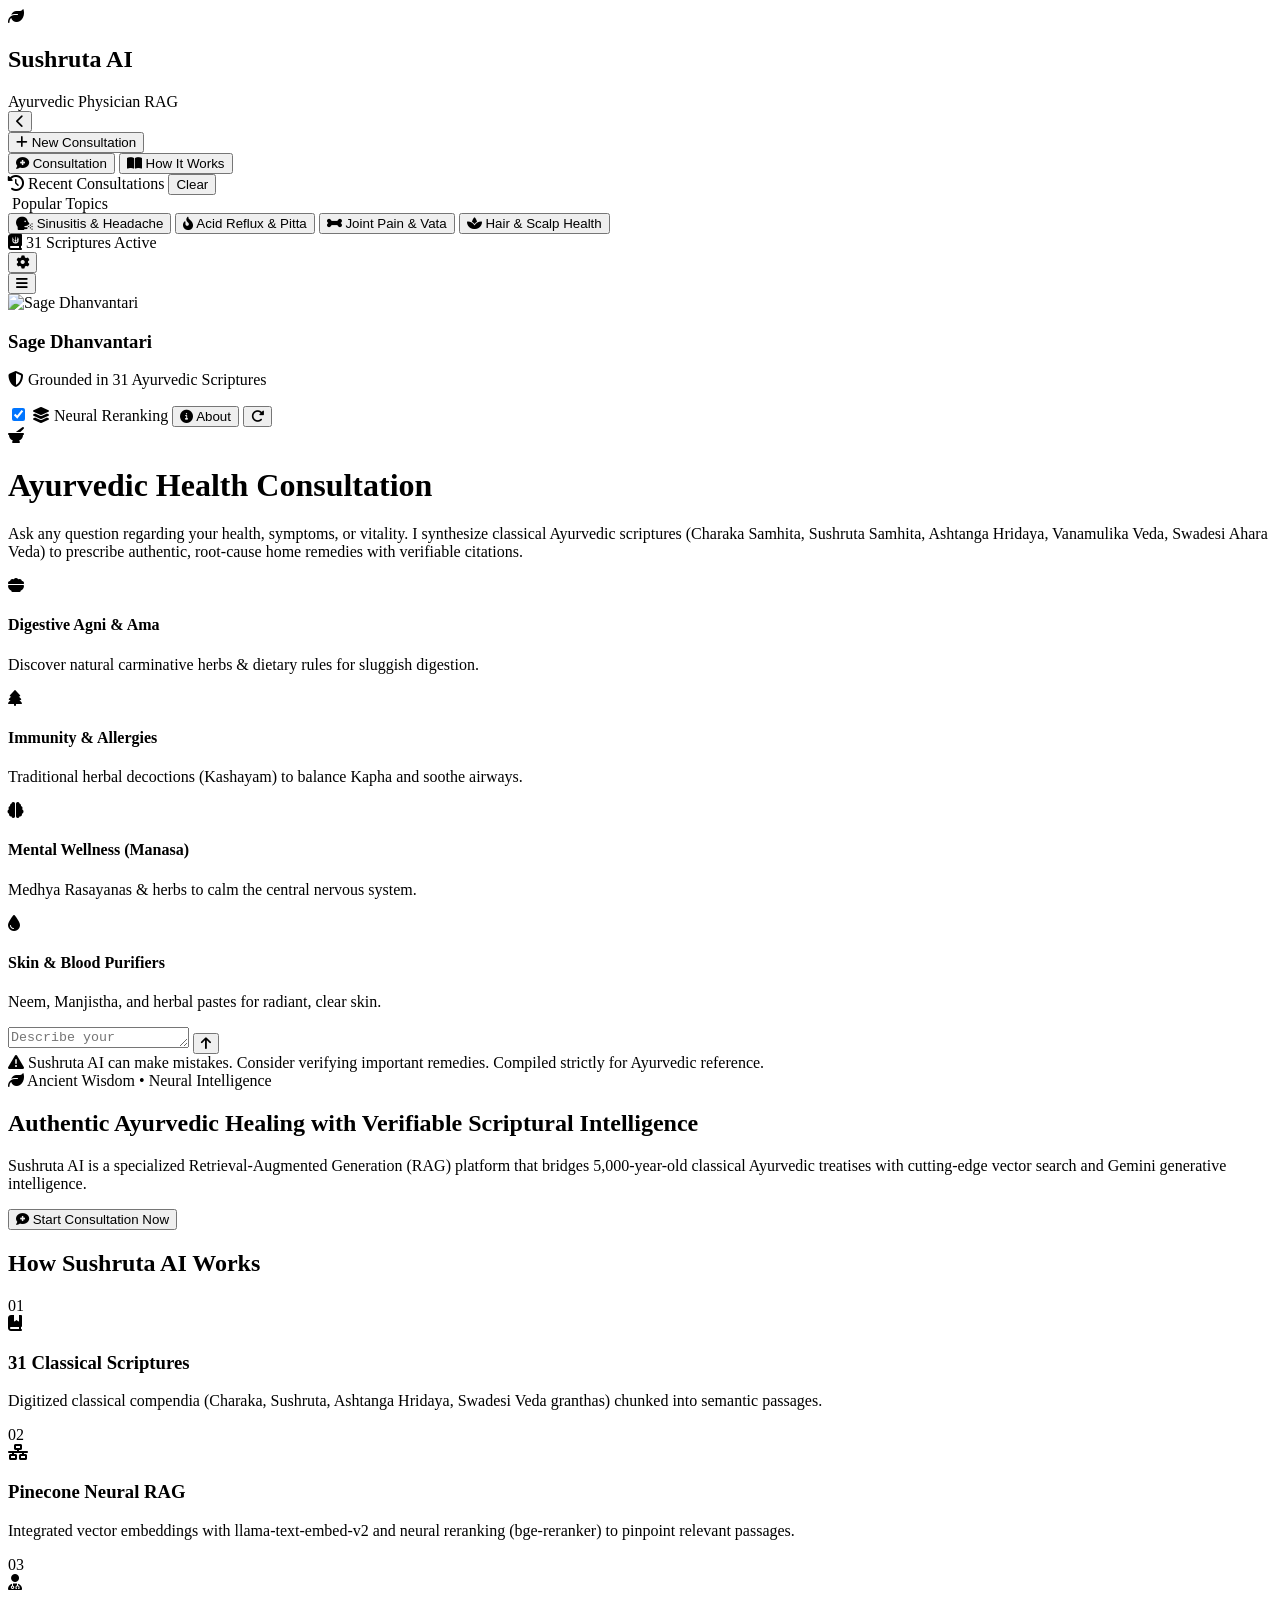
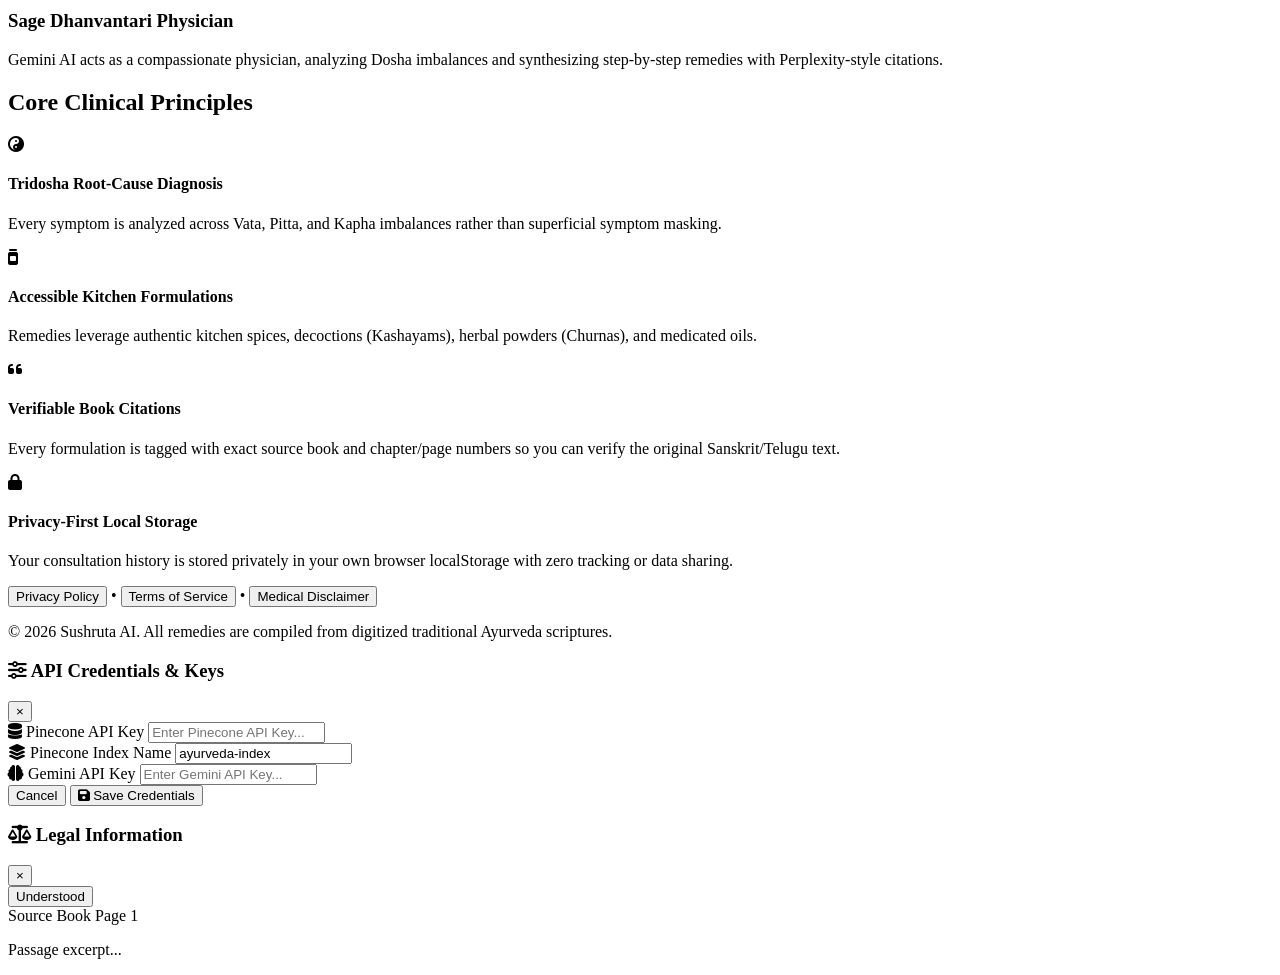
==== backend/static/index.html @ 0fadebde "feat: add brochure view, collapsible sidebar, local chat history, and fix gemini model" ====
<!DOCTYPE html>
<html lang="en">
<head>
    <meta charset="UTF-8">
    <meta name="viewport" content="width=device-width, initial-scale=1.0">
    <title>Sushruta AI - Ayurvedic Physician & Scripture RAG</title>
    <!-- Fonts -->
    <link rel="preconnect" href="https://fonts.googleapis.com">
    <link rel="preconnect" href="https://fonts.gstatic.com" crossorigin>
    <link href="https://fonts.googleapis.com/css2?family=Inter:wght@300;400;500;600;700&family=Playfair+Display:ital,wght@0,500;0,600;0,700;1,400&family=Plus+Jakarta+Sans:wght@400;500;600;700&display=swap" rel="stylesheet">
    <!-- FontAwesome Icons -->
    <link rel="stylesheet" href="https://cdnjs.cloudflare.com/ajax/libs/font-awesome/6.4.0/css/all.min.css">
    <!-- Markdown Parser -->
    <script src="https://cdn.jsdelivr.net/npm/marked/marked.min.js"></script>
    <!-- Stylesheet -->
    <link rel="stylesheet" href="/static/style.css">
</head>
<body>
    <div class="app-layout">
        <!-- Collapsible Sidebar -->
        <aside class="sidebar" id="sidebar">
            <div class="sidebar-top">
                <div class="brand">
                    <i class="fa-solid fa-leaf brand-icon"></i>
                    <div class="brand-text">
                        <h2>Sushruta <span class="accent">AI</span></h2>
                        <span class="tagline">Ayurvedic Physician RAG</span>
                    </div>
                </div>
                <button id="btn-collapse-sidebar" class="icon-toggle-btn" title="Collapse Sidebar">
                    <i class="fa-solid fa-chevron-left"></i>
                </button>
            </div>

            <button id="btn-new-chat" class="new-chat-btn" title="Start New Consultation">
                <i class="fa-solid fa-plus"></i>
                <span>New Consultation</span>
            </button>

            <!-- Navigation Mode Switcher -->
            <div class="nav-tabs">
                <button id="tab-chat" class="nav-tab active"><i class="fa-solid fa-comment-medical"></i> Consultation</button>
                <button id="tab-brochure" class="nav-tab"><i class="fa-solid fa-book-open"></i> How It Works</button>
            </div>

            <!-- Recent Chat History Section (Stored in localStorage) -->
            <div class="sidebar-section" id="sidebar-history-section">
                <div class="section-header">
                    <span class="section-title"><i class="fa-solid fa-clock-rotate-left"></i> Recent Consultations</span>
                    <button id="btn-clear-all-history" class="text-btn" title="Clear all chat history">Clear</button>
                </div>
                <div class="history-list" id="history-list">
                    <!-- Dynamic chat session items -->
                </div>
            </div>

            <!-- Suggested Quick Topics -->
            <div class="sidebar-section">
                <span class="section-title"><i class="fa-solid fa-sparkles"></i> Popular Topics</span>
                <div class="quick-prompts-list">
                    <button class="prompt-chip" data-prompt="I am suffering from severe sinusitis, blocked nose, and morning headache. What Ayurvedic remedies, steam inhalations, and herbs do the scriptures prescribe?">
                        <i class="fa-solid fa-head-side-cough"></i> Sinusitis & Headache
                    </button>
                    <button class="prompt-chip" data-prompt="I have severe acid reflux, burning sensation in the chest, and indigestion after meals. Explain the Pitta dosha root cause and remedies.">
                        <i class="fa-solid fa-fire-flame-curved"></i> Acid Reflux & Pitta
                    </button>
                    <button class="prompt-chip" data-prompt="I suffer from joint stiffness, knee pain, and cracking sounds in the morning. What Vata-pacifying oils and decoctions should I use?">
                        <i class="fa-solid fa-bone"></i> Joint Pain & Vata
                    </button>
                    <button class="prompt-chip" data-prompt="What Ayurvedic formulations and hair oils (like Bhringraj or Amla) are recommended for premature graying and hair fall?">
                        <i class="fa-solid fa-spa"></i> Hair & Scalp Health
                    </button>
                </div>
            </div>

            <!-- Sidebar Footer -->
            <div class="sidebar-footer">
                <div class="corpus-badge" id="corpus-status-badge">
                    <i class="fa-solid fa-book-journal-whills"></i>
                    <span>31 Scriptures Active</span>
                </div>
                <button id="btn-settings-modal" class="settings-btn" title="Configure API Keys">
                    <i class="fa-solid fa-gear"></i>
                </button>
            </div>
        </aside>

        <!-- Main Content Area -->
        <main class="main-content">
            <!-- Top Header Bar -->
            <header class="app-header">
                <div class="header-left">
                    <button id="btn-toggle-sidebar" class="sidebar-toggle-btn" title="Toggle Sidebar">
                        <i class="fa-solid fa-bars"></i>
                    </button>
                    <div class="doctor-profile" id="doctor-profile-header">
                        <div class="avatar-wrapper">
                            <img src="https://images.unsplash.com/photo-1618005182384-a83a8bd57fbe?w=100&auto=format&fit=crop&q=80" alt="Sage Dhanvantari" class="doctor-avatar">
                            <span class="status-dot"></span>
                        </div>
                        <div class="doctor-info">
                            <h3>Sage Dhanvantari</h3>
                            <p><i class="fa-solid fa-shield-halved"></i> Grounded in 31 Ayurvedic Scriptures</p>
                        </div>
                    </div>
                </div>

                <div class="header-right">
                    <label class="rerank-toggle" title="Enable Pinecone bge-reranker-v2-m3 for maximum scriptural relevance">
                        <input type="checkbox" id="checkbox-rerank" checked>
                        <span class="toggle-track"></span>
                        <span class="toggle-text"><i class="fa-solid fa-layer-group"></i> Neural Reranking</span>
                    </label>
                    <button id="btn-header-brochure" class="header-link-btn"><i class="fa-solid fa-circle-info"></i> About</button>
                    <button id="btn-clear-chat" class="icon-btn" title="Clear Current Chat"><i class="fa-solid fa-rotate-right"></i></button>
                </div>
            </header>

            <!-- VIEW 1: Chat Consultation Stream (ChatGPT Style) -->
            <div class="view-container active" id="chat-view">
                <div class="chat-messages" id="chat-messages">
                    <!-- Welcome Hero Card -->
                    <div class="welcome-screen" id="welcome-screen">
                        <div class="welcome-icon">
                            <i class="fa-solid fa-mortar-pestle"></i>
                        </div>
                        <h1>Ayurvedic Health Consultation</h1>
                        <p class="welcome-subtitle">Ask any question regarding your health, symptoms, or vitality. I synthesize classical Ayurvedic scriptures (Charaka Samhita, Sushruta Samhita, Ashtanga Hridaya, Vanamulika Veda, Swadesi Ahara Veda) to prescribe authentic, root-cause home remedies with verifiable citations.</p>

                        <div class="welcome-grid">
                            <div class="welcome-card" data-prompt="What is the root cause of chronic gas, bloating, and constipation according to Ayurveda, and how to fix it naturally?">
                                <i class="fa-solid fa-bowl-food"></i>
                                <h4>Digestive Agni & Ama</h4>
                                <p>Discover natural carminative herbs & dietary rules for sluggish digestion.</p>
                            </div>
                            <div class="welcome-card" data-prompt="Suggest an authentic Ayurvedic remedy for seasonal allergies, throat irritation, and sneezing.">
                                <i class="fa-solid fa-tree"></i>
                                <h4>Immunity & Allergies</h4>
                                <p>Traditional herbal decoctions (Kashayam) to balance Kapha and soothe airways.</p>
                            </div>
                            <div class="welcome-card" data-prompt="How can I reduce stress, mental fatigue, and anxiety using Ayurvedic herbs like Brahmi and Ashwagandha?">
                                <i class="fa-solid fa-brain"></i>
                                <h4>Mental Wellness (Manasa)</h4>
                                <p>Medhya Rasayanas & herbs to calm the central nervous system.</p>
                            </div>
                            <div class="welcome-card" data-prompt="What are the best natural remedies for dry skin, eczema, and blood purification?">
                                <i class="fa-solid fa-droplet"></i>
                                <h4>Skin & Blood Purifiers</h4>
                                <p>Neem, Manjistha, and herbal pastes for radiant, clear skin.</p>
                            </div>
                        </div>
                    </div>
                </div>

                <!-- Chat Input Area -->
                <div class="chat-input-area">
                    <form id="chat-form" class="chat-form">
                        <div class="input-wrapper">
                            <textarea id="chat-input" placeholder="Describe your symptoms, constitution, or health inquiry (e.g. chronic sinusitis, acid reflux, insomnia)..." rows="1" required></textarea>
                            <button type="submit" id="btn-send" class="send-btn" title="Send Message">
                                <i class="fa-solid fa-arrow-up"></i>
                            </button>
                        </div>
                    </form>
                    <div class="input-footer">
                        <span><i class="fa-solid fa-triangle-exclamation"></i> Sushruta AI can make mistakes. Consider verifying important remedies. Compiled strictly for Ayurvedic reference.</span>
                    </div>
                </div>
            </div>

            <!-- VIEW 2: Brochure / Landing Page (How It Works & Policies) -->
            <div class="view-container hidden" id="brochure-view">
                <div class="brochure-content">
                    <!-- Hero Section -->
                    <section class="brochure-hero">
                        <span class="pill-badge"><i class="fa-solid fa-leaf"></i> Ancient Wisdom &bull; Neural Intelligence</span>
                        <h1>Authentic Ayurvedic Healing with Verifiable Scriptural Intelligence</h1>
                        <p class="hero-desc">Sushruta AI is a specialized Retrieval-Augmented Generation (RAG) platform that bridges 5,000-year-old classical Ayurvedic treatises with cutting-edge vector search and Gemini generative intelligence.</p>
                        <button id="btn-try-consultation" class="cta-btn"><i class="fa-solid fa-comment-medical"></i> Start Consultation Now</button>
                    </section>

                    <!-- How It Works Section -->
                    <section class="brochure-section">
                        <h2 class="section-heading">How Sushruta AI Works</h2>
                        <div class="steps-grid">
                            <div class="step-card">
                                <div class="step-num">01</div>
                                <i class="fa-solid fa-book-bookmark step-icon"></i>
                                <h3>31 Classical Scriptures</h3>
                                <p>Digitized classical compendia (Charaka, Sushruta, Ashtanga Hridaya, Swadesi Veda granthas) chunked into semantic passages.</p>
                            </div>
                            <div class="step-card">
                                <div class="step-num">02</div>
                                <i class="fa-solid fa-network-wired step-icon"></i>
                                <h3>Pinecone Neural RAG</h3>
                                <p>Integrated vector embeddings with llama-text-embed-v2 and neural reranking (bge-reranker) to pinpoint relevant passages.</p>
                            </div>
                            <div class="step-card">
                                <div class="step-num">03</div>
                                <i class="fa-solid fa-user-doctor step-icon"></i>
                                <h3>Sage Dhanvantari Physician</h3>
                                <p>Gemini AI acts as a compassionate physician, analyzing Dosha imbalances and synthesizing step-by-step remedies with Perplexity-style citations.</p>
                            </div>
                        </div>
                    </section>

                    <!-- Clinical Pillars -->
                    <section class="brochure-section">
                        <h2 class="section-heading">Core Clinical Principles</h2>
                        <div class="pillars-grid">
                            <div class="pillar-card">
                                <i class="fa-solid fa-yin-yang"></i>
                                <h4>Tridosha Root-Cause Diagnosis</h4>
                                <p>Every symptom is analyzed across Vata, Pitta, and Kapha imbalances rather than superficial symptom masking.</p>
                            </div>
                            <div class="pillar-card">
                                <i class="fa-solid fa-jar"></i>
                                <h4>Accessible Kitchen Formulations</h4>
                                <p>Remedies leverage authentic kitchen spices, decoctions (Kashayams), herbal powders (Churnas), and medicated oils.</p>
                            </div>
                            <div class="pillar-card">
                                <i class="fa-solid fa-quote-left"></i>
                                <h4>Verifiable Book Citations</h4>
                                <p>Every formulation is tagged with exact source book and chapter/page numbers so you can verify the original Sanskrit/Telugu text.</p>
                            </div>
                            <div class="pillar-card">
                                <i class="fa-solid fa-lock"></i>
                                <h4>Privacy-First Local Storage</h4>
                                <p>Your consultation history is stored privately in your own browser localStorage with zero tracking or data sharing.</p>
                            </div>
                        </div>
                    </section>

                    <!-- Brochure Footer with Legal Links -->
                    <footer class="brochure-footer">
                        <div class="footer-links">
                            <button id="btn-open-privacy" class="footer-link">Privacy Policy</button>
                            <span>&bull;</span>
                            <button id="btn-open-terms" class="footer-link">Terms of Service</button>
                            <span>&bull;</span>
                            <button id="btn-open-disclaimer" class="footer-link">Medical Disclaimer</button>
                        </div>
                        <p class="footer-copy">&copy; 2026 Sushruta AI. All remedies are compiled from digitized traditional Ayurveda scriptures.</p>
                    </footer>
                </div>
            </div>
        </main>
    </div>

    <!-- Settings Modal -->
    <div class="modal-overlay hidden" id="settings-modal">
        <div class="modal-card">
            <div class="modal-header">
                <h3><i class="fa-solid fa-sliders"></i> API Credentials & Keys</h3>
                <button class="btn-close-modal" id="btn-close-settings">&times;</button>
            </div>
            <form id="settings-form" class="settings-form">
                <div class="form-group">
                    <label for="pinecone-api-key"><i class="fa-solid fa-database"></i> Pinecone API Key</label>
                    <input type="password" id="pinecone-api-key" placeholder="Enter Pinecone API Key...">
                </div>
                <div class="form-group">
                    <label for="pinecone-index-name"><i class="fa-solid fa-layer-group"></i> Pinecone Index Name</label>
                    <input type="text" id="pinecone-index-name" value="ayurveda-index">
                </div>
                <div class="form-group">
                    <label for="gemini-api-key"><i class="fa-solid fa-brain"></i> Gemini API Key</label>
                    <input type="password" id="gemini-api-key" placeholder="Enter Gemini API Key...">
                </div>
                <div class="modal-actions">
                    <button type="button" class="btn btn-secondary" id="btn-cancel-settings">Cancel</button>
                    <button type="submit" class="btn btn-primary"><i class="fa-solid fa-floppy-disk"></i> Save Credentials</button>
                </div>
            </form>
        </div>
    </div>

    <!-- Legal Modals (Privacy, Terms, Disclaimer) -->
    <div class="modal-overlay hidden" id="legal-modal">
        <div class="modal-card" style="max-width: 600px;">
            <div class="modal-header">
                <h3 id="legal-modal-title"><i class="fa-solid fa-scale-balanced"></i> Legal Information</h3>
                <button class="btn-close-modal" id="btn-close-legal">&times;</button>
            </div>
            <div class="legal-modal-body" id="legal-modal-content" style="max-height: 400px; overflow-y: auto; font-size: 0.88rem; line-height: 1.6; color: var(--text-muted);">
                <!-- Dynamic legal text -->
            </div>
            <div class="modal-actions">
                <button type="button" class="btn btn-primary" id="btn-dismiss-legal">Understood</button>
            </div>
        </div>
    </div>

    <!-- Citation Excerpt Drawer -->
    <div class="citation-popover hidden" id="citation-popover">
        <div class="citation-header">
            <span class="citation-book-title" id="popover-book-title">Source Book</span>
            <span class="citation-page" id="popover-page">Page 1</span>
        </div>
        <p class="citation-body" id="popover-excerpt">Passage excerpt...</p>
    </div>

    <script src="/static/app.js"></script>
</body>
</html>
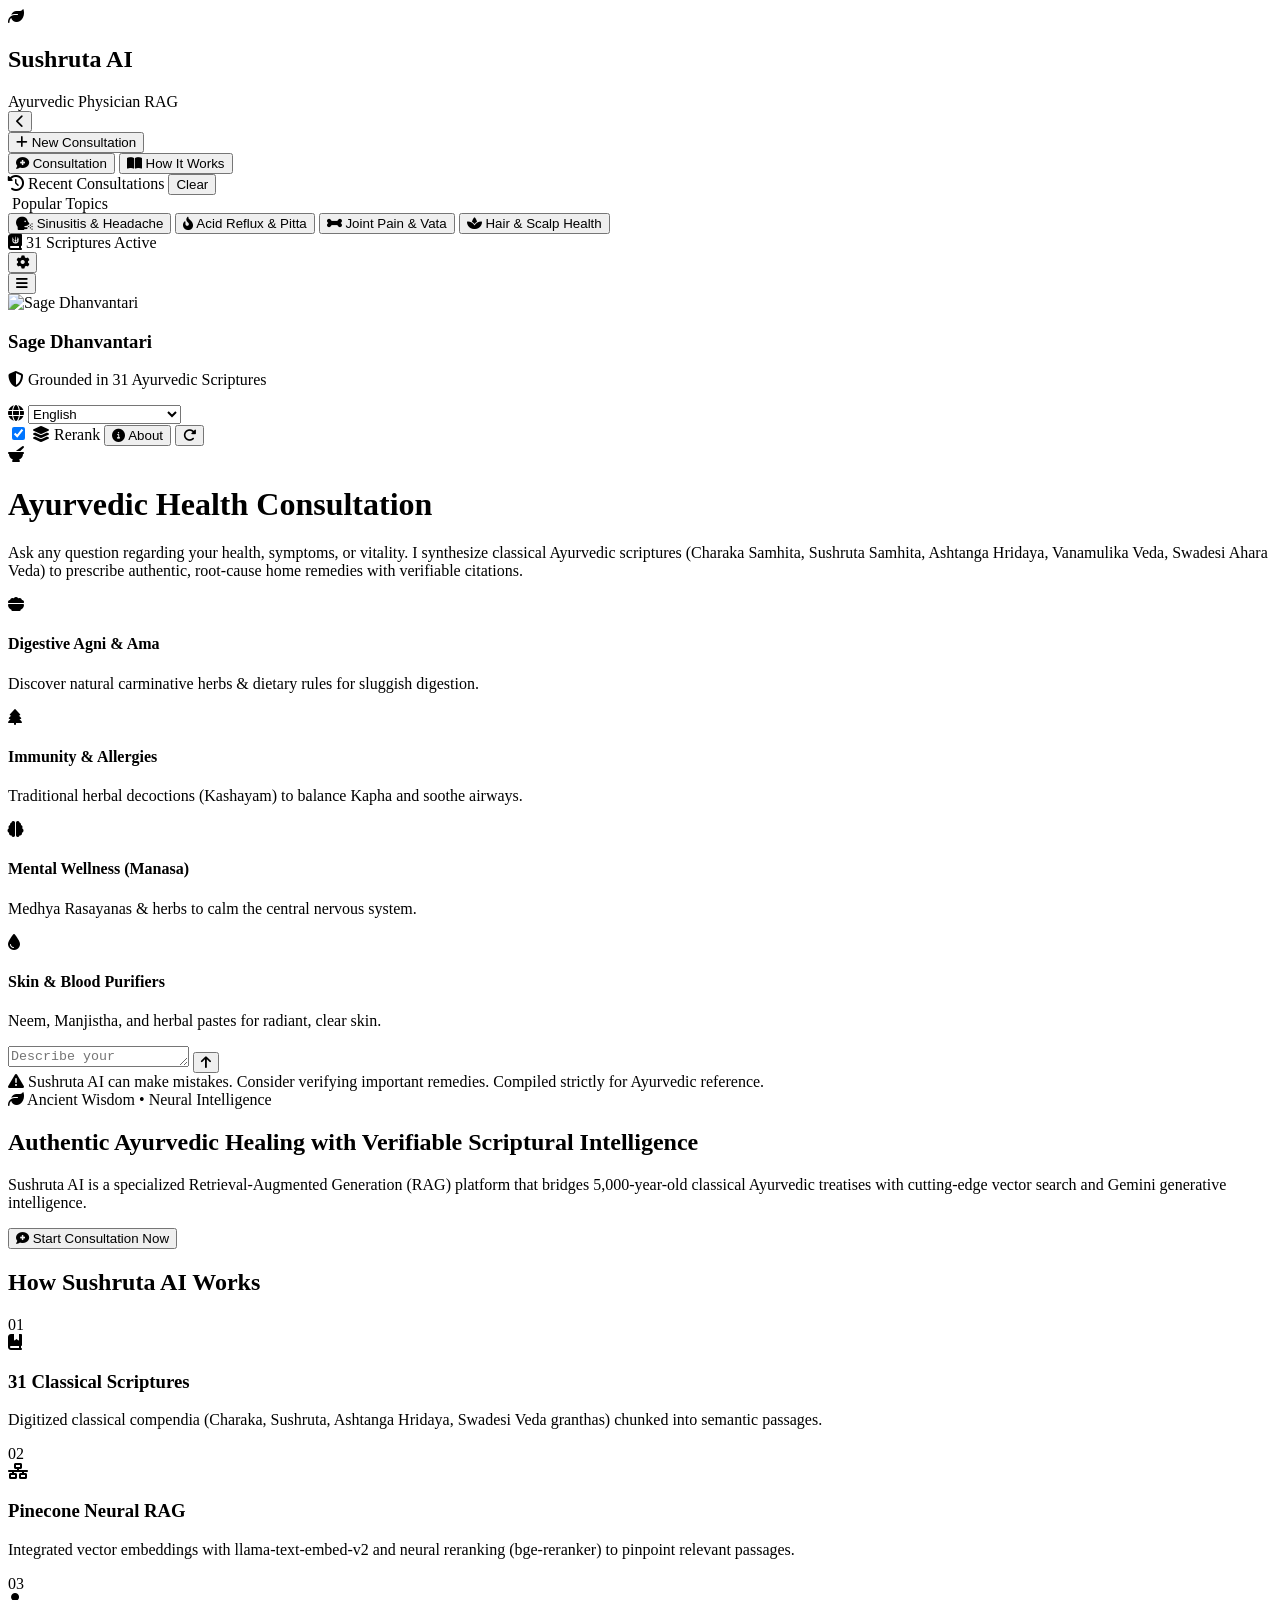
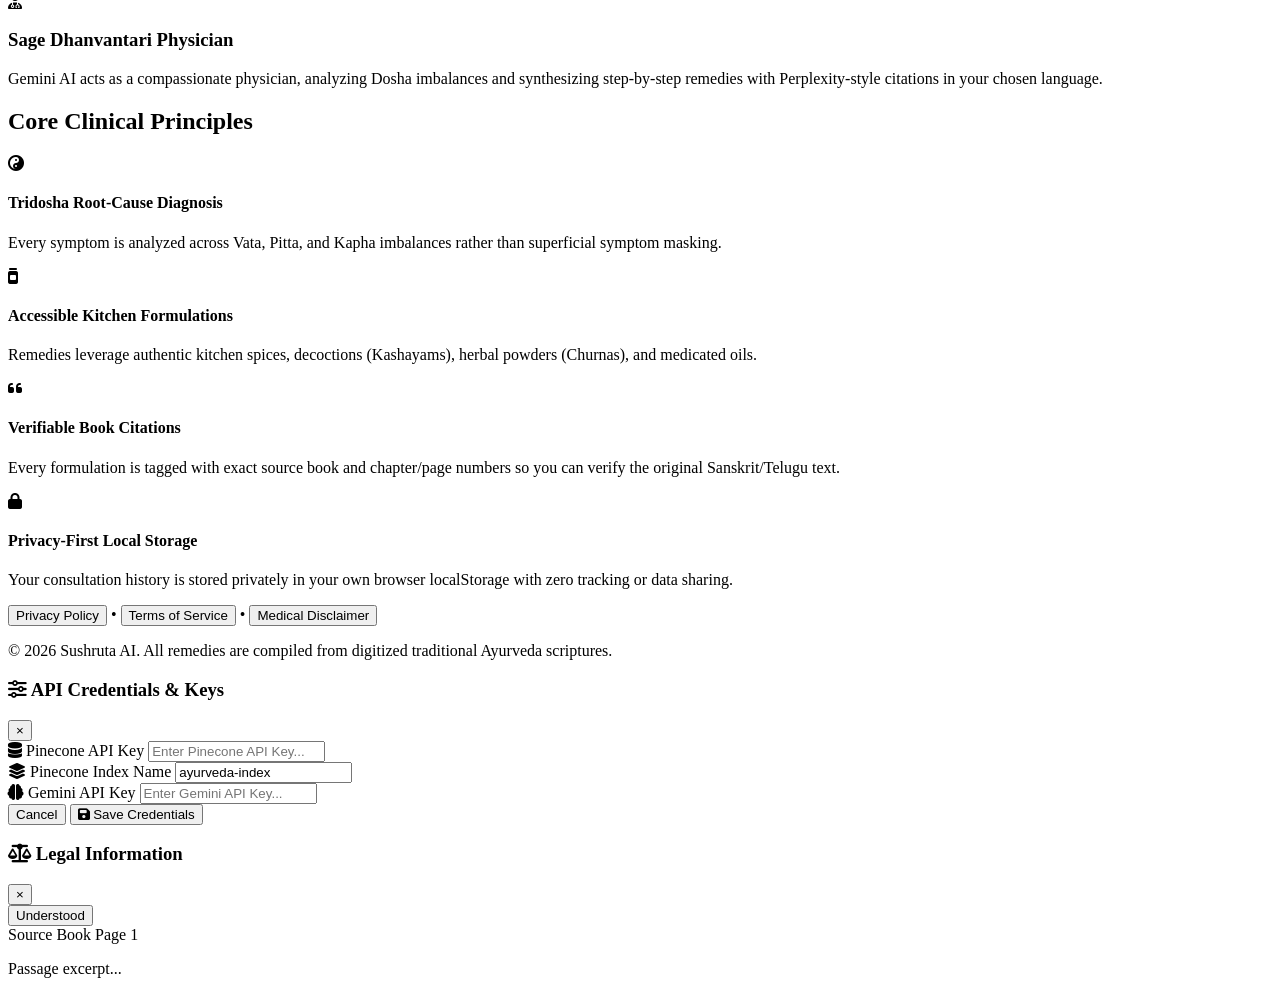
==== commit a91eeb66: "feat: add multi-language selection for consultation responses" ====
--- a/backend/static/index.html
+++ b/backend/static/index.html
@@ -106,10 +106,29 @@
                 </div>
 
                 <div class="header-right">
+                    <!-- Language Selection Dropdown -->
+                    <div class="lang-selector-wrapper" title="Select Response Language">
+                        <i class="fa-solid fa-globe lang-icon"></i>
+                        <select id="select-language" class="lang-select">
+                            <option value="English" selected>English</option>
+                            <option value="Telugu">తెలుగు (Telugu)</option>
+                            <option value="Hindi">हिन्दी (Hindi)</option>
+                            <option value="Sanskrit">संस्कृतम् (Sanskrit)</option>
+                            <option value="Tamil">தமிழ் (Tamil)</option>
+                            <option value="Kannada">ಕನ್ನಡ (Kannada)</option>
+                            <option value="Malayalam">മലയാളം (Malayalam)</option>
+                            <option value="Marathi">मराठी (Marathi)</option>
+                            <option value="Bengali">বাংলা (Bengali)</option>
+                            <option value="Spanish">Español (Spanish)</option>
+                            <option value="French">Français (French)</option>
+                            <option value="German">Deutsch (German)</option>
+                        </select>
+                    </div>
+
                     <label class="rerank-toggle" title="Enable Pinecone bge-reranker-v2-m3 for maximum scriptural relevance">
                         <input type="checkbox" id="checkbox-rerank" checked>
                         <span class="toggle-track"></span>
-                        <span class="toggle-text"><i class="fa-solid fa-layer-group"></i> Neural Reranking</span>
+                        <span class="toggle-text"><i class="fa-solid fa-layer-group"></i> Rerank</span>
                     </label>
                     <button id="btn-header-brochure" class="header-link-btn"><i class="fa-solid fa-circle-info"></i> About</button>
                     <button id="btn-clear-chat" class="icon-btn" title="Clear Current Chat"><i class="fa-solid fa-rotate-right"></i></button>
@@ -199,7 +218,7 @@
                                 <div class="step-num">03</div>
                                 <i class="fa-solid fa-user-doctor step-icon"></i>
                                 <h3>Sage Dhanvantari Physician</h3>
-                                <p>Gemini AI acts as a compassionate physician, analyzing Dosha imbalances and synthesizing step-by-step remedies with Perplexity-style citations.</p>
+                                <p>Gemini AI acts as a compassionate physician, analyzing Dosha imbalances and synthesizing step-by-step remedies with Perplexity-style citations in your chosen language.</p>
                             </div>
                         </div>
                     </section>
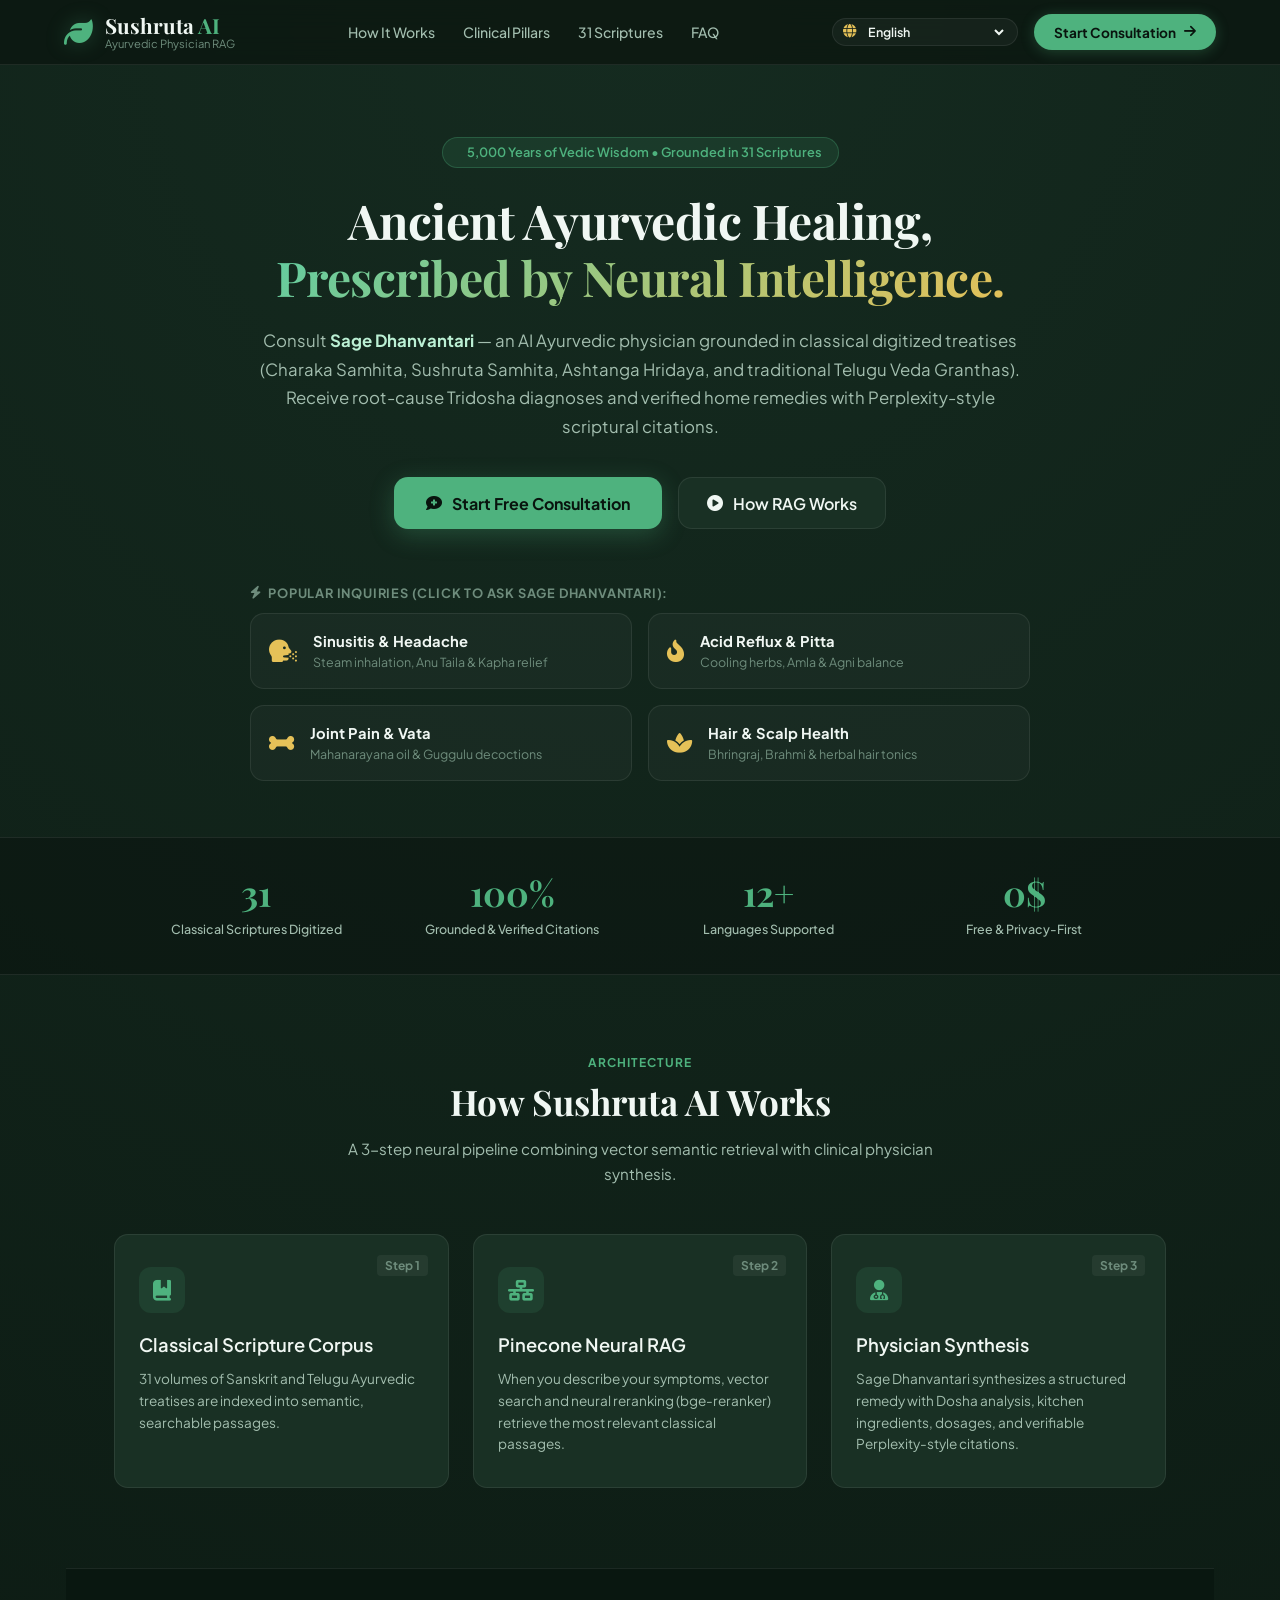
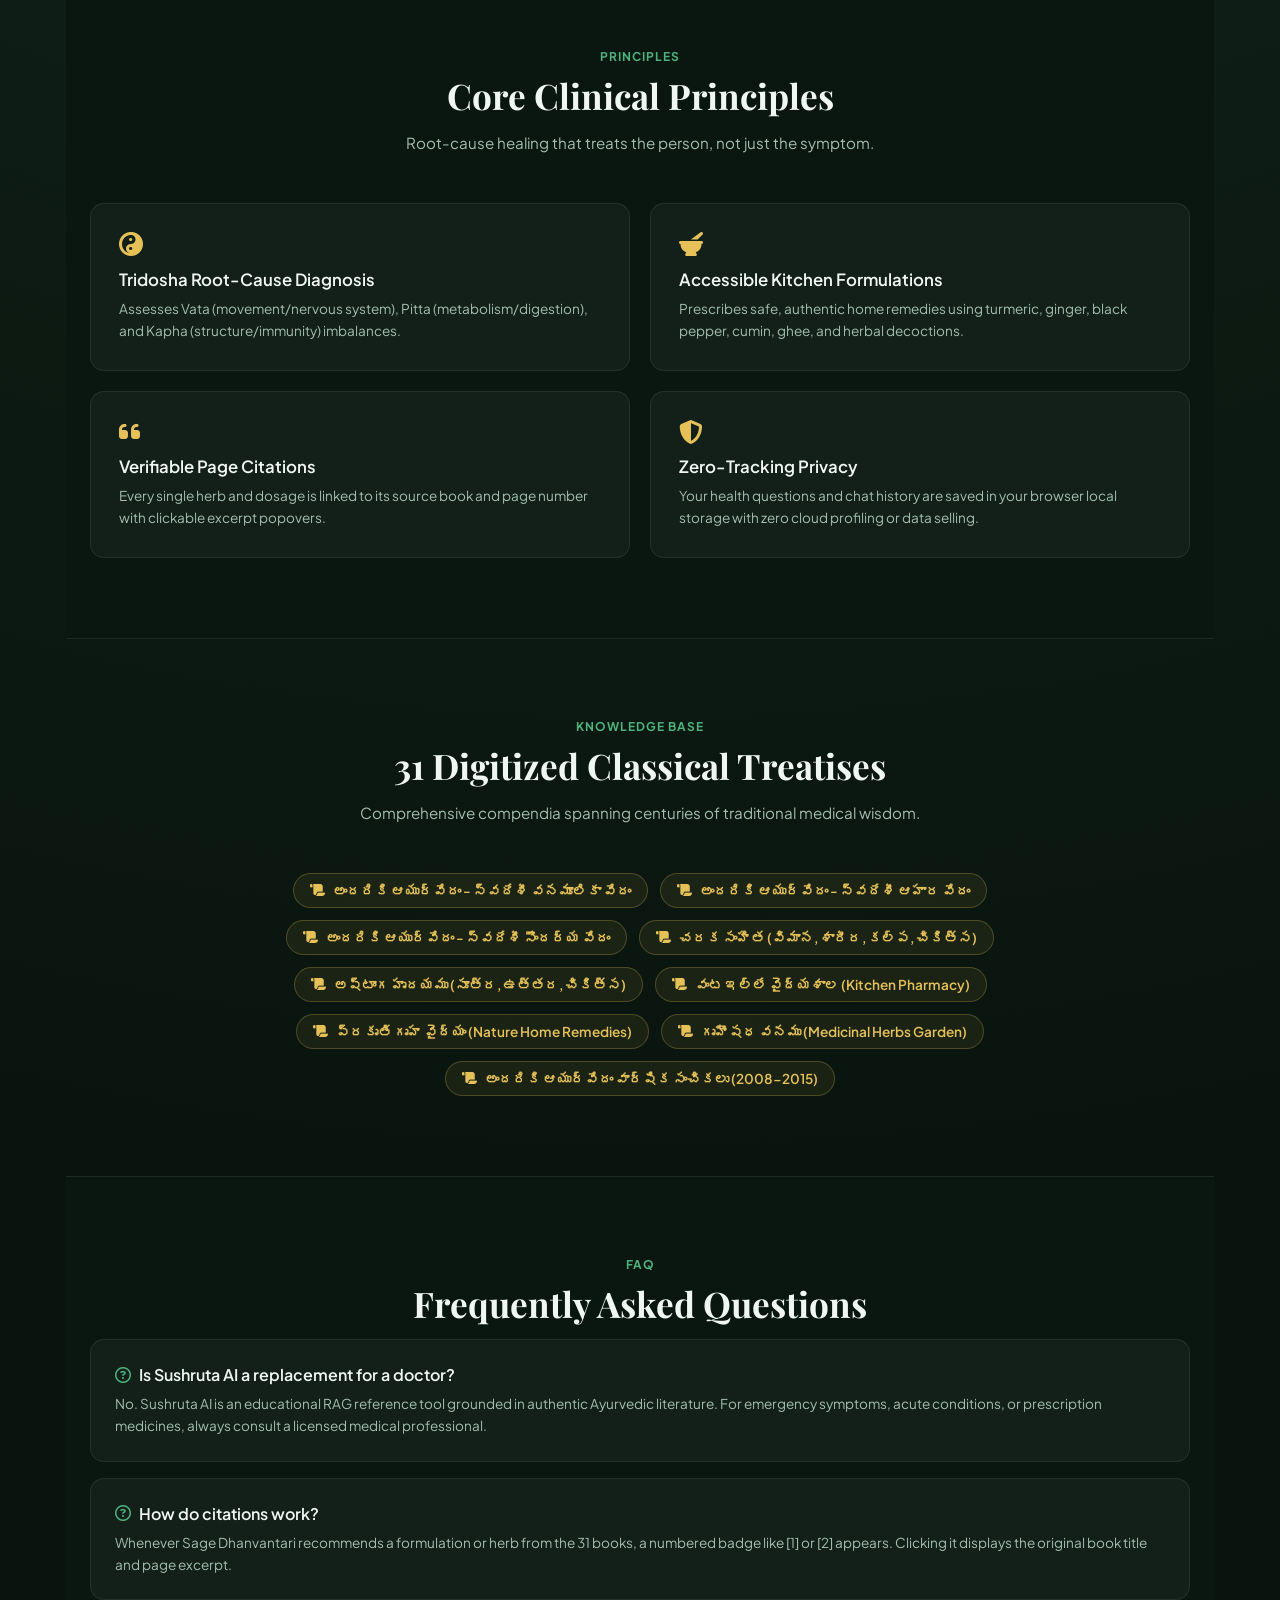
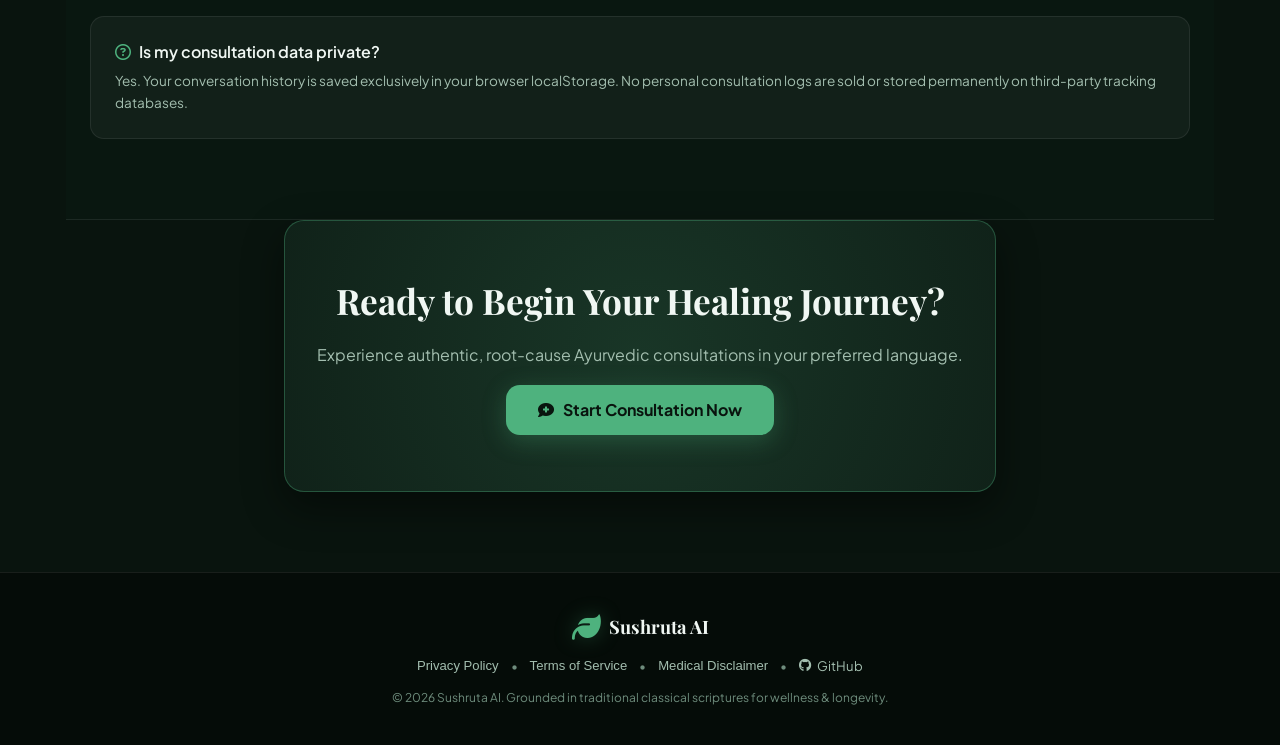
==== commit e2a82291: "feat: complete modern landing page as default website entry point" ====
--- a/backend/static/index.html
+++ b/backend/static/index.html
@@ -3,20 +3,281 @@
 <head>
     <meta charset="UTF-8">
     <meta name="viewport" content="width=device-width, initial-scale=1.0">
-    <title>Sushruta AI - Ayurvedic Physician & Scripture RAG</title>
+    <title>Sushruta AI - Ancient Ayurvedic Wisdom & Neural Scripture RAG</title>
     <!-- Fonts -->
     <link rel="preconnect" href="https://fonts.googleapis.com">
     <link rel="preconnect" href="https://fonts.gstatic.com" crossorigin>
-    <link href="https://fonts.googleapis.com/css2?family=Inter:wght@300;400;500;600;700&family=Playfair+Display:ital,wght@0,500;0,600;0,700;1,400&family=Plus+Jakarta+Sans:wght@400;500;600;700&display=swap" rel="stylesheet">
+    <link href="https://fonts.googleapis.com/css2?family=Inter:wght@300;400;500;600;700&family=Playfair+Display:ital,wght@0,500;0,600;0,700;1,400&family=Plus+Jakarta+Sans:wght@400;500;600;700;800&display=swap" rel="stylesheet">
     <!-- FontAwesome Icons -->
     <link rel="stylesheet" href="https://cdnjs.cloudflare.com/ajax/libs/font-awesome/6.4.0/css/all.min.css">
     <!-- Markdown Parser -->
     <script src="https://cdn.jsdelivr.net/npm/marked/marked.min.js"></script>
     <!-- Stylesheet -->
-    <link rel="stylesheet" href="/static/style.css">
+    <link rel="stylesheet" href="style.css">
 </head>
 <body>
-    <div class="app-layout">
+
+    <!-- ========================================================= -->
+    <!-- VIEW 1: BEAUTIFUL FULL-PAGE LANDING PAGE (DEFAULT VIEW)   -->
+    <!-- ========================================================= -->
+    <div class="landing-page-view" id="landing-view">
+        <!-- Landing Navbar -->
+        <nav class="landing-nav">
+            <div class="landing-nav-container">
+                <div class="landing-brand">
+                    <i class="fa-solid fa-leaf brand-icon"></i>
+                    <div>
+                        <span class="landing-brand-title">Sushruta <span class="accent">AI</span></span>
+                        <span class="landing-brand-tag">Ayurvedic Physician RAG</span>
+                    </div>
+                </div>
+
+                <div class="landing-nav-links">
+                    <a href="#how-it-works" class="nav-link">How It Works</a>
+                    <a href="#pillars" class="nav-link">Clinical Pillars</a>
+                    <a href="#scriptures" class="nav-link">31 Scriptures</a>
+                    <a href="#faq" class="nav-link">FAQ</a>
+                </div>
+
+                <div class="landing-nav-actions">
+                    <!-- Language Selector Dropdown -->
+                    <div class="lang-selector-wrapper" title="Select Consultation Language">
+                        <i class="fa-solid fa-globe lang-icon"></i>
+                        <select id="landing-select-language" class="lang-select">
+                            <option value="English" selected>English</option>
+                            <option value="Telugu">తెలుగు (Telugu)</option>
+                            <option value="Hindi">हिन्दी (Hindi)</option>
+                            <option value="Sanskrit">संस्कृतम् (Sanskrit)</option>
+                            <option value="Tamil">தமிழ் (Tamil)</option>
+                            <option value="Kannada">ಕನ್ನಡ (Kannada)</option>
+                            <option value="Malayalam">മലയാളം (Malayalam)</option>
+                            <option value="Marathi">मराठी (Marathi)</option>
+                            <option value="Bengali">বাংলা (Bengali)</option>
+                            <option value="Spanish">Español (Spanish)</option>
+                            <option value="French">Français (French)</option>
+                            <option value="German">Deutsch (German)</option>
+                        </select>
+                    </div>
+
+                    <button id="btn-landing-start" class="btn-primary-glow">
+                        <span>Start Consultation</span>
+                        <i class="fa-solid fa-arrow-right"></i>
+                    </button>
+                </div>
+            </div>
+        </nav>
+
+        <!-- Landing Hero Section -->
+        <header class="landing-hero">
+            <div class="hero-badge">
+                <i class="fa-solid fa-sparkles"></i> 5,000 Years of Vedic Wisdom &bull; Grounded in 31 Scriptures
+            </div>
+            <h1 class="hero-title">
+                Ancient Ayurvedic Healing,<br>
+                <span class="gradient-text">Prescribed by Neural Intelligence.</span>
+            </h1>
+            <p class="hero-subtitle">
+                Consult <strong>Sage Dhanvantari</strong> — an AI Ayurvedic physician grounded in classical digitized treatises (Charaka Samhita, Sushruta Samhita, Ashtanga Hridaya, and traditional Telugu Veda Granthas). Receive root-cause Tridosha diagnoses and verified home remedies with Perplexity-style scriptural citations.
+            </p>
+
+            <div class="hero-cta-group">
+                <button id="btn-hero-consult" class="btn-hero-primary">
+                    <i class="fa-solid fa-comment-medical"></i> Start Free Consultation
+                </button>
+                <a href="#how-it-works" class="btn-hero-secondary">
+                    <i class="fa-solid fa-circle-play"></i> How RAG Works
+                </a>
+            </div>
+
+            <!-- Quick Start Consultation Cards -->
+            <div class="hero-prompts-container">
+                <span class="prompts-label"><i class="fa-solid fa-bolt"></i> Popular Inquiries (Click to ask Sage Dhanvantari):</span>
+                <div class="hero-prompts-grid">
+                    <div class="hero-prompt-card" data-prompt="I am suffering from severe sinusitis, blocked nose, and morning headache. What Ayurvedic remedies, steam inhalations, and herbs do the scriptures prescribe?">
+                        <i class="fa-solid fa-head-side-cough prompt-icon"></i>
+                        <div>
+                            <strong>Sinusitis & Headache</strong>
+                            <p>Steam inhalation, Anu Taila & Kapha relief</p>
+                        </div>
+                    </div>
+                    <div class="hero-prompt-card" data-prompt="I have severe acid reflux, burning sensation in the chest, and indigestion after meals. Explain the Pitta dosha root cause and remedies.">
+                        <i class="fa-solid fa-fire-flame-curved prompt-icon"></i>
+                        <div>
+                            <strong>Acid Reflux & Pitta</strong>
+                            <p>Cooling herbs, Amla & Agni balance</p>
+                        </div>
+                    </div>
+                    <div class="hero-prompt-card" data-prompt="I suffer from joint stiffness, knee pain, and cracking sounds in the morning. What Vata-pacifying oils and decoctions should I use?">
+                        <i class="fa-solid fa-bone prompt-icon"></i>
+                        <div>
+                            <strong>Joint Pain & Vata</strong>
+                            <p>Mahanarayana oil & Guggulu decoctions</p>
+                        </div>
+                    </div>
+                    <div class="hero-prompt-card" data-prompt="What Ayurvedic formulations and hair oils (like Bhringraj or Amla) are recommended for premature graying and hair fall?">
+                        <i class="fa-solid fa-spa prompt-icon"></i>
+                        <div>
+                            <strong>Hair & Scalp Health</strong>
+                            <p>Bhringraj, Brahmi & herbal hair tonics</p>
+                        </div>
+                    </div>
+                </div>
+            </div>
+        </header>
+
+        <!-- Stats Bar -->
+        <section class="landing-stats-bar">
+            <div class="stats-grid">
+                <div class="stat-item">
+                    <span class="stat-number">31</span>
+                    <span class="stat-label">Classical Scriptures Digitized</span>
+                </div>
+                <div class="stat-item">
+                    <span class="stat-number">100%</span>
+                    <span class="stat-label">Grounded & Verified Citations</span>
+                </div>
+                <div class="stat-item">
+                    <span class="stat-number">12+</span>
+                    <span class="stat-label">Languages Supported</span>
+                </div>
+                <div class="stat-item">
+                    <span class="stat-number">0$</span>
+                    <span class="stat-label">Free & Privacy-First</span>
+                </div>
+            </div>
+        </section>
+
+        <!-- How It Works Section -->
+        <section class="landing-section" id="how-it-works">
+            <div class="section-badge">Architecture</div>
+            <h2 class="section-title">How Sushruta AI Works</h2>
+            <p class="section-sub">A 3-step neural pipeline combining vector semantic retrieval with clinical physician synthesis.</p>
+
+            <div class="landing-steps-grid">
+                <div class="landing-step-card">
+                    <div class="step-badge">Step 1</div>
+                    <div class="step-icon-box"><i class="fa-solid fa-book-bookmark"></i></div>
+                    <h3>Classical Scripture Corpus</h3>
+                    <p>31 volumes of Sanskrit and Telugu Ayurvedic treatises are indexed into semantic, searchable passages.</p>
+                </div>
+                <div class="landing-step-card">
+                    <div class="step-badge">Step 2</div>
+                    <div class="step-icon-box"><i class="fa-solid fa-network-wired"></i></div>
+                    <h3>Pinecone Neural RAG</h3>
+                    <p>When you describe your symptoms, vector search and neural reranking (bge-reranker) retrieve the most relevant classical passages.</p>
+                </div>
+                <div class="landing-step-card">
+                    <div class="step-badge">Step 3</div>
+                    <div class="step-icon-box"><i class="fa-solid fa-user-doctor"></i></div>
+                    <h3>Physician Synthesis</h3>
+                    <p>Sage Dhanvantari synthesizes a structured remedy with Dosha analysis, kitchen ingredients, dosages, and verifiable Perplexity-style citations.</p>
+                </div>
+            </div>
+        </section>
+
+        <!-- Clinical Pillars Section -->
+        <section class="landing-section dark-alt" id="pillars">
+            <div class="section-badge">Principles</div>
+            <h2 class="section-title">Core Clinical Principles</h2>
+            <p class="section-sub">Root-cause healing that treats the person, not just the symptom.</p>
+
+            <div class="landing-pillars-grid">
+                <div class="landing-pillar-card">
+                    <i class="fa-solid fa-yin-yang pillar-icon"></i>
+                    <h4>Tridosha Root-Cause Diagnosis</h4>
+                    <p>Assesses Vata (movement/nervous system), Pitta (metabolism/digestion), and Kapha (structure/immunity) imbalances.</p>
+                </div>
+                <div class="landing-pillar-card">
+                    <i class="fa-solid fa-mortar-pestle pillar-icon"></i>
+                    <h4>Accessible Kitchen Formulations</h4>
+                    <p>Prescribes safe, authentic home remedies using turmeric, ginger, black pepper, cumin, ghee, and herbal decoctions.</p>
+                </div>
+                <div class="landing-pillar-card">
+                    <i class="fa-solid fa-quote-left pillar-icon"></i>
+                    <h4>Verifiable Page Citations</h4>
+                    <p>Every single herb and dosage is linked to its source book and page number with clickable excerpt popovers.</p>
+                </div>
+                <div class="landing-pillar-card">
+                    <i class="fa-solid fa-shield-halved pillar-icon"></i>
+                    <h4>Zero-Tracking Privacy</h4>
+                    <p>Your health questions and chat history are saved in your browser local storage with zero cloud profiling or data selling.</p>
+                </div>
+            </div>
+        </section>
+
+        <!-- 31 Scriptures Showcase Section -->
+        <section class="landing-section" id="scriptures">
+            <div class="section-badge">Knowledge Base</div>
+            <h2 class="section-title">31 Digitized Classical Treatises</h2>
+            <p class="section-sub">Comprehensive compendia spanning centuries of traditional medical wisdom.</p>
+
+            <div class="scriptures-chips-grid">
+                <div class="scripture-chip"><i class="fa-solid fa-scroll"></i> అందరికి ఆయుర్వేదం - స్వదేశీ వనమూలికా వేదం</div>
+                <div class="scripture-chip"><i class="fa-solid fa-scroll"></i> అందరికి ఆయుర్వేదం - స్వదేశీ ఆహార వేదం</div>
+                <div class="scripture-chip"><i class="fa-solid fa-scroll"></i> అందరికి ఆయుర్వేదం - స్వదేశీ సౌందర్య వేదం</div>
+                <div class="scripture-chip"><i class="fa-solid fa-scroll"></i> చరక సంహిత (విమాన, శారీర, కల్ప, చికిత్స)</div>
+                <div class="scripture-chip"><i class="fa-solid fa-scroll"></i> అష్టాంగ హృదయము (సూత్ర, ఉత్తర, చికిత్స)</div>
+                <div class="scripture-chip"><i class="fa-solid fa-scroll"></i> వంట ఇల్లే వైద్యశాల (Kitchen Pharmacy)</div>
+                <div class="scripture-chip"><i class="fa-solid fa-scroll"></i> ప్రకృతి గృహ వైద్యం (Nature Home Remedies)</div>
+                <div class="scripture-chip"><i class="fa-solid fa-scroll"></i> గృహౌషధ వనము (Medicinal Herbs Garden)</div>
+                <div class="scripture-chip"><i class="fa-solid fa-scroll"></i> అందరికి ఆయుర్వేదం వార్షిక సంచికలు (2008-2015)</div>
+            </div>
+        </section>
+
+        <!-- FAQ Section -->
+        <section class="landing-section dark-alt" id="faq">
+            <div class="section-badge">FAQ</div>
+            <h2 class="section-title">Frequently Asked Questions</h2>
+            <div class="faq-container">
+                <div class="faq-card">
+                    <h4><i class="fa-regular fa-circle-question"></i> Is Sushruta AI a replacement for a doctor?</h4>
+                    <p>No. Sushruta AI is an educational RAG reference tool grounded in authentic Ayurvedic literature. For emergency symptoms, acute conditions, or prescription medicines, always consult a licensed medical professional.</p>
+                </div>
+                <div class="faq-card">
+                    <h4><i class="fa-regular fa-circle-question"></i> How do citations work?</h4>
+                    <p>Whenever Sage Dhanvantari recommends a formulation or herb from the 31 books, a numbered badge like [1] or [2] appears. Clicking it displays the original book title and page excerpt.</p>
+                </div>
+                <div class="faq-card">
+                    <h4><i class="fa-regular fa-circle-question"></i> Is my consultation data private?</h4>
+                    <p>Yes. Your conversation history is saved exclusively in your browser localStorage. No personal consultation logs are sold or stored permanently on third-party tracking databases.</p>
+                </div>
+            </div>
+        </section>
+
+        <!-- Bottom CTA Banner -->
+        <section class="landing-cta-banner">
+            <h2>Ready to Begin Your Healing Journey?</h2>
+            <p>Experience authentic, root-cause Ayurvedic consultations in your preferred language.</p>
+            <button id="btn-bottom-start" class="btn-hero-primary">
+                <i class="fa-solid fa-comment-medical"></i> Start Consultation Now
+            </button>
+        </section>
+
+        <!-- Landing Footer -->
+        <footer class="landing-footer">
+            <div class="footer-inner">
+                <div class="footer-brand">
+                    <i class="fa-solid fa-leaf brand-icon"></i>
+                    <span>Sushruta AI</span>
+                </div>
+                <div class="footer-links">
+                    <button class="btn-legal-link" id="btn-footer-privacy">Privacy Policy</button>
+                    <span>&bull;</span>
+                    <button class="btn-legal-link" id="btn-footer-terms">Terms of Service</button>
+                    <span>&bull;</span>
+                    <button class="btn-legal-link" id="btn-footer-disclaimer">Medical Disclaimer</button>
+                    <span>&bull;</span>
+                    <a href="https://github.com/SudheendraSripada/ayurveda-rag" target="_blank" class="footer-github"><i class="fa-brands fa-github"></i> GitHub</a>
+                </div>
+                <p class="footer-copy">&copy; 2026 Sushruta AI. Grounded in traditional classical scriptures for wellness & longevity.</p>
+            </div>
+        </footer>
+    </div>
+
+    <!-- ========================================================= -->
+    <!-- VIEW 2: CHATGPT-STYLE CONSULTATION CHAT (INTERACTIVE APP) -->
+    <!-- ========================================================= -->
+    <div class="app-layout hidden" id="chat-app-view">
         <!-- Collapsible Sidebar -->
         <aside class="sidebar" id="sidebar">
             <div class="sidebar-top">
@@ -32,21 +293,21 @@
                 </button>
             </div>
 
+            <!-- Return to Landing Page Button -->
+            <button id="btn-return-home" class="home-nav-btn" title="Return to Landing Page">
+                <i class="fa-solid fa-house"></i>
+                <span>Home &amp; About</span>
+            </button>
+
             <button id="btn-new-chat" class="new-chat-btn" title="Start New Consultation">
                 <i class="fa-solid fa-plus"></i>
                 <span>New Consultation</span>
             </button>
 
-            <!-- Navigation Mode Switcher -->
-            <div class="nav-tabs">
-                <button id="tab-chat" class="nav-tab active"><i class="fa-solid fa-comment-medical"></i> Consultation</button>
-                <button id="tab-brochure" class="nav-tab"><i class="fa-solid fa-book-open"></i> How It Works</button>
-            </div>
-
             <!-- Recent Chat History Section (Stored in localStorage) -->
             <div class="sidebar-section" id="sidebar-history-section">
                 <div class="section-header">
-                    <span class="section-title"><i class="fa-solid fa-clock-rotate-left"></i> Recent Consultations</span>
+                    <span class="section-title"><i class="fa-solid fa-clock-rotate-left"></i> Consultations</span>
                     <button id="btn-clear-all-history" class="text-btn" title="Clear all chat history">Clear</button>
                 </div>
                 <div class="history-list" id="history-list">
@@ -56,7 +317,7 @@
 
             <!-- Suggested Quick Topics -->
             <div class="sidebar-section">
-                <span class="section-title"><i class="fa-solid fa-sparkles"></i> Popular Topics</span>
+                <span class="section-title"><i class="fa-solid fa-sparkles"></i> Quick Inquiries</span>
                 <div class="quick-prompts-list">
                     <button class="prompt-chip" data-prompt="I am suffering from severe sinusitis, blocked nose, and morning headache. What Ayurvedic remedies, steam inhalations, and herbs do the scriptures prescribe?">
                         <i class="fa-solid fa-head-side-cough"></i> Sinusitis & Headache
@@ -85,7 +346,7 @@
             </div>
         </aside>
 
-        <!-- Main Content Area -->
+        <!-- Main Chat Area -->
         <main class="main-content">
             <!-- Top Header Bar -->
             <header class="app-header">
@@ -109,7 +370,7 @@
                     <!-- Language Selection Dropdown -->
                     <div class="lang-selector-wrapper" title="Select Response Language">
                         <i class="fa-solid fa-globe lang-icon"></i>
-                        <select id="select-language" class="lang-select">
+                        <select id="chat-select-language" class="lang-select">
                             <option value="English" selected>English</option>
                             <option value="Telugu">తెలుగు (Telugu)</option>
                             <option value="Hindi">हिन्दी (Hindi)</option>
@@ -130,12 +391,13 @@
                         <span class="toggle-track"></span>
                         <span class="toggle-text"><i class="fa-solid fa-layer-group"></i> Rerank</span>
                     </label>
-                    <button id="btn-header-brochure" class="header-link-btn"><i class="fa-solid fa-circle-info"></i> About</button>
+
+                    <button id="btn-header-home" class="header-link-btn" title="Back to Landing Page"><i class="fa-solid fa-house"></i> Home</button>
                     <button id="btn-clear-chat" class="icon-btn" title="Clear Current Chat"><i class="fa-solid fa-rotate-right"></i></button>
                 </div>
             </header>
 
-            <!-- VIEW 1: Chat Consultation Stream (ChatGPT Style) -->
+            <!-- Chat Stream Area -->
             <div class="view-container active" id="chat-view">
                 <div class="chat-messages" id="chat-messages">
                     <!-- Welcome Hero Card -->
@@ -186,86 +448,12 @@
                     </div>
                 </div>
             </div>
-
-            <!-- VIEW 2: Brochure / Landing Page (How It Works & Policies) -->
-            <div class="view-container hidden" id="brochure-view">
-                <div class="brochure-content">
-                    <!-- Hero Section -->
-                    <section class="brochure-hero">
-                        <span class="pill-badge"><i class="fa-solid fa-leaf"></i> Ancient Wisdom &bull; Neural Intelligence</span>
-                        <h1>Authentic Ayurvedic Healing with Verifiable Scriptural Intelligence</h1>
-                        <p class="hero-desc">Sushruta AI is a specialized Retrieval-Augmented Generation (RAG) platform that bridges 5,000-year-old classical Ayurvedic treatises with cutting-edge vector search and Gemini generative intelligence.</p>
-                        <button id="btn-try-consultation" class="cta-btn"><i class="fa-solid fa-comment-medical"></i> Start Consultation Now</button>
-                    </section>
-
-                    <!-- How It Works Section -->
-                    <section class="brochure-section">
-                        <h2 class="section-heading">How Sushruta AI Works</h2>
-                        <div class="steps-grid">
-                            <div class="step-card">
-                                <div class="step-num">01</div>
-                                <i class="fa-solid fa-book-bookmark step-icon"></i>
-                                <h3>31 Classical Scriptures</h3>
-                                <p>Digitized classical compendia (Charaka, Sushruta, Ashtanga Hridaya, Swadesi Veda granthas) chunked into semantic passages.</p>
-                            </div>
-                            <div class="step-card">
-                                <div class="step-num">02</div>
-                                <i class="fa-solid fa-network-wired step-icon"></i>
-                                <h3>Pinecone Neural RAG</h3>
-                                <p>Integrated vector embeddings with llama-text-embed-v2 and neural reranking (bge-reranker) to pinpoint relevant passages.</p>
-                            </div>
-                            <div class="step-card">
-                                <div class="step-num">03</div>
-                                <i class="fa-solid fa-user-doctor step-icon"></i>
-                                <h3>Sage Dhanvantari Physician</h3>
-                                <p>Gemini AI acts as a compassionate physician, analyzing Dosha imbalances and synthesizing step-by-step remedies with Perplexity-style citations in your chosen language.</p>
-                            </div>
-                        </div>
-                    </section>
-
-                    <!-- Clinical Pillars -->
-                    <section class="brochure-section">
-                        <h2 class="section-heading">Core Clinical Principles</h2>
-                        <div class="pillars-grid">
-                            <div class="pillar-card">
-                                <i class="fa-solid fa-yin-yang"></i>
-                                <h4>Tridosha Root-Cause Diagnosis</h4>
-                                <p>Every symptom is analyzed across Vata, Pitta, and Kapha imbalances rather than superficial symptom masking.</p>
-                            </div>
-                            <div class="pillar-card">
-                                <i class="fa-solid fa-jar"></i>
-                                <h4>Accessible Kitchen Formulations</h4>
-                                <p>Remedies leverage authentic kitchen spices, decoctions (Kashayams), herbal powders (Churnas), and medicated oils.</p>
-                            </div>
-                            <div class="pillar-card">
-                                <i class="fa-solid fa-quote-left"></i>
-                                <h4>Verifiable Book Citations</h4>
-                                <p>Every formulation is tagged with exact source book and chapter/page numbers so you can verify the original Sanskrit/Telugu text.</p>
-                            </div>
-                            <div class="pillar-card">
-                                <i class="fa-solid fa-lock"></i>
-                                <h4>Privacy-First Local Storage</h4>
-                                <p>Your consultation history is stored privately in your own browser localStorage with zero tracking or data sharing.</p>
-                            </div>
-                        </div>
-                    </section>
-
-                    <!-- Brochure Footer with Legal Links -->
-                    <footer class="brochure-footer">
-                        <div class="footer-links">
-                            <button id="btn-open-privacy" class="footer-link">Privacy Policy</button>
-                            <span>&bull;</span>
-                            <button id="btn-open-terms" class="footer-link">Terms of Service</button>
-                            <span>&bull;</span>
-                            <button id="btn-open-disclaimer" class="footer-link">Medical Disclaimer</button>
-                        </div>
-                        <p class="footer-copy">&copy; 2026 Sushruta AI. All remedies are compiled from digitized traditional Ayurveda scriptures.</p>
-                    </footer>
-                </div>
-            </div>
         </main>
     </div>
 
+    <!-- ========================================================= -->
+    <!-- MODALS & POPOVERS (ISOLATED)                              -->
+    <!-- ========================================================= -->
     <!-- Settings Modal -->
     <div class="modal-overlay hidden" id="settings-modal">
         <div class="modal-card">
@@ -319,6 +507,6 @@
         <p class="citation-body" id="popover-excerpt">Passage excerpt...</p>
     </div>
 
-    <script src="/static/app.js"></script>
+    <script src="app.js"></script>
 </body>
 </html>
--- a/backend/static/style.css
+++ b/backend/static/style.css
@@ -0,0 +1,1776 @@
+/* Botanical Dark Theme Design System */
+:root {
+    --bg-dark: #09140e;
+    --bg-landing: #0c1811;
+    --bg-sidebar: #0f1e16;
+    --bg-main: #13241b;
+    --bg-surface: #193024;
+    --bg-card: rgba(255, 255, 255, 0.04);
+    --bg-card-hover: rgba(255, 255, 255, 0.08);
+    --border: rgba(255, 255, 255, 0.08);
+    --border-highlight: rgba(78, 178, 126, 0.35);
+    
+    --primary: #4eb27e;
+    --primary-hover: #5ec991;
+    --primary-glow: rgba(78, 178, 126, 0.28);
+    --accent-gold: #e5c158;
+    --accent-amber: #f59e0b;
+    
+    --text-main: #f0f7f3;
+    --text-muted: #a3beaf;
+    --text-dim: #6e8c7c;
+    
+    --user-bubble: #1f3d2d;
+    --doctor-bubble: rgba(255, 255, 255, 0.03);
+    
+    --font-serif: 'Playfair Display', Georgia, serif;
+    --font-sans: 'Plus Jakarta Sans', 'Inter', system-ui, -apple-system, sans-serif;
+    --shadow-sm: 0 4px 12px rgba(0, 0, 0, 0.25);
+    --shadow-lg: 0 16px 40px rgba(0, 0, 0, 0.45);
+    --radius-sm: 8px;
+    --radius-md: 14px;
+    --radius-lg: 20px;
+    --transition: all 0.25s cubic-bezier(0.2, 0, 0, 1);
+}
+
+* {
+    margin: 0;
+    padding: 0;
+    box-sizing: border-box;
+}
+
+html {
+    scroll-behavior: smooth;
+}
+
+body {
+    font-family: var(--font-sans);
+    background-color: var(--bg-dark);
+    color: var(--text-main);
+    min-height: 100vh;
+    overflow-x: hidden;
+}
+
+/* Global Hidden Helper */
+.hidden {
+    display: none !important;
+}
+
+/* Scrollbar */
+::-webkit-scrollbar {
+    width: 6px;
+    height: 6px;
+}
+::-webkit-scrollbar-track {
+    background: transparent;
+}
+::-webkit-scrollbar-thumb {
+    background: rgba(255, 255, 255, 0.15);
+    border-radius: 4px;
+}
+::-webkit-scrollbar-thumb:hover {
+    background: rgba(255, 255, 255, 0.25);
+}
+
+/* ========================================================= */
+/* 1. LANDING PAGE STYLES                                    */
+/* ========================================================= */
+.landing-page-view {
+    width: 100%;
+    min-height: 100vh;
+    background: radial-gradient(circle at 50% 0%, #152b20 0%, var(--bg-dark) 70%);
+    display: flex;
+    flex-direction: column;
+    animation: fadeIn 0.3s ease-out;
+}
+
+/* Landing Navigation */
+.landing-nav {
+    position: sticky;
+    top: 0;
+    z-index: 100;
+    background: rgba(12, 24, 17, 0.85);
+    backdrop-filter: blur(14px);
+    border-bottom: 1px solid var(--border);
+    padding: 0.85rem 0;
+}
+
+.landing-nav-container {
+    max-width: 1200px;
+    margin: 0 auto;
+    padding: 0 1.5rem;
+    display: flex;
+    justify-content: space-between;
+    align-items: center;
+}
+
+.landing-brand {
+    display: flex;
+    align-items: center;
+    gap: 0.75rem;
+    cursor: pointer;
+}
+
+.brand-icon {
+    font-size: 1.8rem;
+    color: var(--primary);
+    filter: drop-shadow(0 0 10px var(--primary-glow));
+}
+
+.landing-brand-title {
+    font-family: var(--font-serif);
+    font-size: 1.3rem;
+    font-weight: 700;
+    color: var(--text-main);
+    display: block;
+    line-height: 1.1;
+}
+
+.landing-brand-title .accent {
+    color: var(--primary);
+}
+
+.landing-brand-tag {
+    font-size: 0.7rem;
+    color: var(--text-dim);
+    display: block;
+}
+
+.landing-nav-links {
+    display: flex;
+    gap: 1.75rem;
+}
+
+.nav-link {
+    color: var(--text-muted);
+    text-decoration: none;
+    font-size: 0.88rem;
+    font-weight: 500;
+    transition: var(--transition);
+}
+
+.nav-link:hover {
+    color: var(--primary);
+}
+
+.landing-nav-actions {
+    display: flex;
+    align-items: center;
+    gap: 1rem;
+}
+
+.btn-primary-glow {
+    background: var(--primary);
+    color: var(--bg-dark);
+    border: none;
+    font-family: var(--font-sans);
+    font-size: 0.85rem;
+    font-weight: 700;
+    padding: 0.6rem 1.25rem;
+    border-radius: 20px;
+    cursor: pointer;
+    display: inline-flex;
+    align-items: center;
+    gap: 0.5rem;
+    box-shadow: 0 2px 14px var(--primary-glow);
+    transition: var(--transition);
+}
+
+.btn-primary-glow:hover {
+    background: var(--primary-hover);
+    transform: translateY(-1px);
+    box-shadow: 0 4px 18px var(--primary-glow);
+}
+
+/* Landing Hero Section */
+.landing-hero {
+    max-width: 960px;
+    margin: 0 auto;
+    padding: 4.5rem 1.5rem 3.5rem;
+    text-align: center;
+    display: flex;
+    flex-direction: column;
+    align-items: center;
+}
+
+.hero-badge {
+    background: rgba(78, 178, 126, 0.12);
+    color: var(--primary);
+    border: 1px solid rgba(78, 178, 126, 0.28);
+    font-size: 0.8rem;
+    font-weight: 600;
+    padding: 0.4rem 1rem;
+    border-radius: 20px;
+    display: inline-flex;
+    align-items: center;
+    gap: 0.5rem;
+    margin-bottom: 1.5rem;
+}
+
+.hero-title {
+    font-family: var(--font-serif);
+    font-size: 3rem;
+    font-weight: 700;
+    line-height: 1.2;
+    color: var(--text-main);
+    margin-bottom: 1.25rem;
+    letter-spacing: -0.5px;
+}
+
+.gradient-text {
+    background: linear-gradient(135deg, #62cca0 0%, #e5c158 100%);
+    -webkit-background-clip: text;
+    -webkit-text-fill-color: transparent;
+}
+
+.hero-subtitle {
+    font-size: 1.05rem;
+    color: var(--text-muted);
+    line-height: 1.7;
+    max-width: 780px;
+    margin-bottom: 2.25rem;
+}
+
+.hero-subtitle strong {
+    color: #bbf0d4;
+}
+
+.hero-cta-group {
+    display: flex;
+    gap: 1rem;
+    margin-bottom: 3.5rem;
+}
+
+.btn-hero-primary {
+    background: var(--primary);
+    color: var(--bg-dark);
+    border: none;
+    font-family: var(--font-sans);
+    font-size: 1rem;
+    font-weight: 700;
+    padding: 0.9rem 2rem;
+    border-radius: var(--radius-md);
+    cursor: pointer;
+    display: inline-flex;
+    align-items: center;
+    gap: 0.6rem;
+    box-shadow: 0 6px 24px var(--primary-glow);
+    transition: var(--transition);
+}
+
+.btn-hero-primary:hover {
+    background: var(--primary-hover);
+    transform: translateY(-2px);
+    box-shadow: 0 8px 28px var(--primary-glow);
+}
+
+.btn-hero-secondary {
+    background: var(--bg-surface);
+    color: var(--text-main);
+    border: 1px solid var(--border);
+    font-family: var(--font-sans);
+    font-size: 1rem;
+    font-weight: 600;
+    padding: 0.9rem 1.75rem;
+    border-radius: var(--radius-md);
+    cursor: pointer;
+    text-decoration: none;
+    display: inline-flex;
+    align-items: center;
+    gap: 0.6rem;
+    transition: var(--transition);
+}
+
+.btn-hero-secondary:hover {
+    background: var(--bg-card-hover);
+    border-color: var(--border-highlight);
+}
+
+/* Quick Inquiries Hero Prompt Cards */
+.hero-prompts-container {
+    width: 100%;
+    text-align: left;
+}
+
+.prompts-label {
+    font-size: 0.8rem;
+    font-weight: 700;
+    text-transform: uppercase;
+    letter-spacing: 0.8px;
+    color: var(--text-dim);
+    margin-bottom: 0.75rem;
+    display: flex;
+    align-items: center;
+    gap: 0.4rem;
+}
+
+.hero-prompts-grid {
+    display: grid;
+    grid-template-columns: repeat(2, 1fr);
+    gap: 1rem;
+}
+
+.hero-prompt-card {
+    background: rgba(255, 255, 255, 0.03);
+    border: 1px solid var(--border);
+    border-radius: var(--radius-md);
+    padding: 1.15rem;
+    display: flex;
+    align-items: center;
+    gap: 1rem;
+    cursor: pointer;
+    transition: var(--transition);
+}
+
+.hero-prompt-card:hover {
+    background: rgba(78, 178, 126, 0.08);
+    border-color: var(--border-highlight);
+    transform: translateY(-2px);
+}
+
+.prompt-icon {
+    font-size: 1.4rem;
+    color: var(--accent-gold);
+    flex-shrink: 0;
+}
+
+.hero-prompt-card strong {
+    font-size: 0.92rem;
+    color: var(--text-main);
+    display: block;
+    margin-bottom: 0.2rem;
+}
+
+.hero-prompt-card p {
+    font-size: 0.78rem;
+    color: var(--text-dim);
+}
+
+/* Stats Bar */
+.landing-stats-bar {
+    border-top: 1px solid var(--border);
+    border-bottom: 1px solid var(--border);
+    background: rgba(0, 0, 0, 0.25);
+    padding: 2.25rem 1.5rem;
+}
+
+.stats-grid {
+    max-width: 1000px;
+    margin: 0 auto;
+    display: grid;
+    grid-template-columns: repeat(4, 1fr);
+    gap: 1.5rem;
+    text-align: center;
+}
+
+.stat-number {
+    font-family: var(--font-serif);
+    font-size: 2.2rem;
+    font-weight: 700;
+    color: var(--primary);
+    display: block;
+    line-height: 1.1;
+    margin-bottom: 0.3rem;
+}
+
+.stat-label {
+    font-size: 0.78rem;
+    color: var(--text-muted);
+    font-weight: 500;
+}
+
+/* Landing Sections */
+.landing-section {
+    max-width: 1100px;
+    margin: 0 auto;
+    padding: 5rem 1.5rem;
+    text-align: center;
+}
+
+.landing-section.dark-alt {
+    max-width: 100%;
+    background: #091710;
+    border-top: 1px solid var(--border);
+    border-bottom: 1px solid var(--border);
+}
+
+.landing-section.dark-alt > * {
+    max-width: 1100px;
+    margin-left: auto;
+    margin-right: auto;
+}
+
+.section-badge {
+    font-size: 0.75rem;
+    font-weight: 700;
+    text-transform: uppercase;
+    letter-spacing: 1px;
+    color: var(--primary);
+    margin-bottom: 0.5rem;
+}
+
+.section-title {
+    font-family: var(--font-serif);
+    font-size: 2.2rem;
+    color: var(--text-main);
+    margin-bottom: 0.75rem;
+}
+
+.section-sub {
+    font-size: 0.95rem;
+    color: var(--text-muted);
+    max-width: 600px;
+    margin: 0 auto 3rem;
+    line-height: 1.6;
+}
+
+/* How it Works Steps Grid */
+.landing-steps-grid {
+    display: grid;
+    grid-template-columns: repeat(3, 1fr);
+    gap: 1.5rem;
+    text-align: left;
+}
+
+.landing-step-card {
+    background: var(--bg-surface);
+    border: 1px solid var(--border);
+    border-radius: var(--radius-md);
+    padding: 2rem 1.5rem;
+    position: relative;
+    display: flex;
+    flex-direction: column;
+    gap: 0.75rem;
+}
+
+.step-badge {
+    position: absolute;
+    top: 1.25rem;
+    right: 1.25rem;
+    font-size: 0.75rem;
+    font-weight: 700;
+    color: var(--text-dim);
+    background: rgba(255, 255, 255, 0.05);
+    padding: 0.2rem 0.5rem;
+    border-radius: 4px;
+}
+
+.step-icon-box {
+    width: 46px;
+    height: 46px;
+    background: rgba(78, 178, 126, 0.12);
+    border-radius: 12px;
+    display: flex;
+    align-items: center;
+    justify-content: center;
+    color: var(--primary);
+    font-size: 1.3rem;
+    margin-bottom: 0.5rem;
+}
+
+.landing-step-card h3 {
+    font-size: 1.15rem;
+    font-weight: 600;
+    color: var(--text-main);
+}
+
+.landing-step-card p {
+    font-size: 0.85rem;
+    color: var(--text-muted);
+    line-height: 1.6;
+}
+
+/* Clinical Pillars Grid */
+.landing-pillars-grid {
+    display: grid;
+    grid-template-columns: repeat(2, 1fr);
+    gap: 1.25rem;
+    text-align: left;
+}
+
+.landing-pillar-card {
+    background: var(--bg-card);
+    border: 1px solid var(--border);
+    border-radius: var(--radius-md);
+    padding: 1.75rem;
+    display: flex;
+    flex-direction: column;
+    gap: 0.5rem;
+    transition: var(--transition);
+}
+
+.landing-pillar-card:hover {
+    background: var(--bg-card-hover);
+    border-color: var(--border-highlight);
+}
+
+.pillar-icon {
+    font-size: 1.5rem;
+    color: var(--accent-gold);
+    margin-bottom: 0.3rem;
+}
+
+.landing-pillar-card h4 {
+    font-size: 1.05rem;
+    font-weight: 600;
+    color: var(--text-main);
+}
+
+.landing-pillar-card p {
+    font-size: 0.85rem;
+    color: var(--text-muted);
+    line-height: 1.6;
+}
+
+/* Scriptures Showcase Chips */
+.scriptures-chips-grid {
+    display: flex;
+    flex-wrap: wrap;
+    justify-content: center;
+    gap: 0.75rem;
+    max-width: 900px;
+    margin: 0 auto;
+}
+
+.scripture-chip {
+    background: rgba(229, 193, 88, 0.08);
+    border: 1px solid rgba(229, 193, 88, 0.25);
+    color: var(--accent-gold);
+    border-radius: 20px;
+    padding: 0.5rem 1rem;
+    font-size: 0.85rem;
+    font-weight: 600;
+    display: flex;
+    align-items: center;
+    gap: 0.5rem;
+}
+
+/* FAQ */
+.faq-container {
+    max-width: 800px;
+    margin: 0 auto;
+    display: flex;
+    flex-direction: column;
+    gap: 1rem;
+    text-align: left;
+}
+
+.faq-card {
+    background: var(--bg-card);
+    border: 1px solid var(--border);
+    border-radius: var(--radius-md);
+    padding: 1.5rem;
+}
+
+.faq-card h4 {
+    font-size: 1rem;
+    font-weight: 600;
+    color: var(--text-main);
+    margin-bottom: 0.5rem;
+    display: flex;
+    align-items: center;
+    gap: 0.5rem;
+}
+
+.faq-card h4 i {
+    color: var(--primary);
+}
+
+.faq-card p {
+    font-size: 0.85rem;
+    color: var(--text-muted);
+    line-height: 1.6;
+}
+
+/* Bottom CTA Banner */
+.landing-cta-banner {
+    max-width: 960px;
+    margin: 0 auto 5rem;
+    padding: 3.5rem 2rem;
+    background: radial-gradient(circle at center, #193627 0%, #102219 100%);
+    border: 1px solid var(--border-highlight);
+    border-radius: var(--radius-lg);
+    text-align: center;
+    display: flex;
+    flex-direction: column;
+    align-items: center;
+    gap: 1.25rem;
+    box-shadow: var(--shadow-lg);
+}
+
+.landing-cta-banner h2 {
+    font-family: var(--font-serif);
+    font-size: 2.2rem;
+    color: var(--text-main);
+}
+
+.landing-cta-banner p {
+    font-size: 1rem;
+    color: var(--text-muted);
+}
+
+/* Landing Footer */
+.landing-footer {
+    border-top: 1px solid var(--border);
+    background: rgba(0, 0, 0, 0.4);
+    padding: 2.5rem 1.5rem;
+}
+
+.footer-inner {
+    max-width: 1100px;
+    margin: 0 auto;
+    display: flex;
+    flex-direction: column;
+    align-items: center;
+    gap: 1rem;
+    text-align: center;
+}
+
+.footer-brand {
+    display: flex;
+    align-items: center;
+    gap: 0.5rem;
+    font-family: var(--font-serif);
+    font-size: 1.15rem;
+    font-weight: 700;
+    color: var(--text-main);
+}
+
+.footer-links {
+    display: flex;
+    align-items: center;
+    gap: 0.75rem;
+    font-size: 0.82rem;
+    color: var(--text-dim);
+}
+
+.btn-legal-link {
+    background: none;
+    border: none;
+    color: var(--text-muted);
+    font-size: 0.82rem;
+    cursor: pointer;
+    transition: var(--transition);
+}
+
+.btn-legal-link:hover {
+    color: var(--primary);
+    text-decoration: underline;
+}
+
+.footer-github {
+    color: var(--text-muted);
+    text-decoration: none;
+    display: inline-flex;
+    align-items: center;
+    gap: 0.3rem;
+    transition: var(--transition);
+}
+
+.footer-github:hover {
+    color: var(--text-main);
+}
+
+.footer-copy {
+    font-size: 0.75rem;
+    color: var(--text-dim);
+}
+
+/* ========================================================= */
+/* 2. CHAT APP VIEW STYLES                                   */
+/* ========================================================= */
+.app-layout {
+    display: flex;
+    width: 100vw;
+    height: 100vh;
+    overflow: hidden;
+    position: relative;
+    animation: fadeIn 0.3s ease-out;
+}
+
+/* Sidebar */
+.sidebar {
+    width: 280px;
+    background: var(--bg-sidebar);
+    border-right: 1px solid var(--border);
+    display: flex;
+    flex-direction: column;
+    padding: 1.25rem 1rem;
+    gap: 1rem;
+    flex-shrink: 0;
+    transition: margin-left 0.3s cubic-bezier(0.2, 0, 0, 1);
+    z-index: 50;
+}
+
+.sidebar.collapsed {
+    margin-left: -280px;
+}
+
+.sidebar-top {
+    display: flex;
+    justify-content: space-between;
+    align-items: center;
+}
+
+.brand {
+    display: flex;
+    align-items: center;
+    gap: 0.75rem;
+}
+
+.brand-text h2 {
+    font-family: var(--font-serif);
+    font-size: 1.2rem;
+    font-weight: 700;
+    color: var(--text-main);
+    letter-spacing: -0.5px;
+}
+
+.brand-text .accent {
+    color: var(--primary);
+}
+
+.brand-text .tagline {
+    font-size: 0.72rem;
+    color: var(--text-dim);
+    display: block;
+}
+
+.icon-toggle-btn {
+    background: transparent;
+    border: none;
+    color: var(--text-muted);
+    font-size: 1rem;
+    cursor: pointer;
+    padding: 0.4rem;
+    border-radius: 6px;
+    transition: var(--transition);
+}
+
+.icon-toggle-btn:hover {
+    color: var(--text-main);
+    background: var(--bg-card-hover);
+}
+
+.home-nav-btn {
+    background: rgba(255, 255, 255, 0.03);
+    color: var(--text-muted);
+    border: 1px solid var(--border);
+    border-radius: var(--radius-md);
+    padding: 0.6rem 0.9rem;
+    font-family: var(--font-sans);
+    font-size: 0.82rem;
+    font-weight: 600;
+    cursor: pointer;
+    display: flex;
+    align-items: center;
+    gap: 0.5rem;
+    transition: var(--transition);
+}
+
+.home-nav-btn:hover {
+    background: var(--bg-card-hover);
+    color: var(--primary);
+    border-color: var(--border-highlight);
+}
+
+.new-chat-btn {
+    background: var(--bg-surface);
+    color: var(--text-main);
+    border: 1px solid var(--border);
+    border-radius: var(--radius-md);
+    padding: 0.75rem 1rem;
+    font-family: var(--font-sans);
+    font-size: 0.9rem;
+    font-weight: 600;
+    cursor: pointer;
+    display: flex;
+    align-items: center;
+    justify-content: center;
+    gap: 0.6rem;
+    transition: var(--transition);
+}
+
+.new-chat-btn:hover {
+    background: var(--primary);
+    color: var(--bg-dark);
+    border-color: var(--primary);
+    box-shadow: 0 4px 14px var(--primary-glow);
+}
+
+/* Sidebar History & Sections */
+.sidebar-section {
+    display: flex;
+    flex-direction: column;
+    gap: 0.5rem;
+}
+
+#sidebar-history-section {
+    flex: 1;
+    overflow-y: auto;
+}
+
+.section-header {
+    display: flex;
+    justify-content: space-between;
+    align-items: center;
+    padding: 0 0.4rem;
+}
+
+.sidebar-section .section-title {
+    font-size: 0.72rem;
+    font-weight: 700;
+    text-transform: uppercase;
+    letter-spacing: 0.8px;
+    color: var(--text-dim);
+    display: flex;
+    align-items: center;
+    gap: 0.4rem;
+}
+
+.text-btn {
+    background: none;
+    border: none;
+    color: var(--text-dim);
+    font-size: 0.75rem;
+    cursor: pointer;
+    transition: var(--transition);
+}
+
+.text-btn:hover {
+    color: var(--accent-amber);
+}
+
+.history-list {
+    display: flex;
+    flex-direction: column;
+    gap: 0.35rem;
+}
+
+.history-item {
+    display: flex;
+    justify-content: space-between;
+    align-items: center;
+    padding: 0.55rem 0.75rem;
+    border-radius: var(--radius-sm);
+    background: transparent;
+    color: var(--text-muted);
+    font-size: 0.82rem;
+    cursor: pointer;
+    transition: var(--transition);
+}
+
+.history-item:hover, .history-item.active {
+    background: var(--bg-card-hover);
+    color: var(--text-main);
+}
+
+.history-title {
+    overflow: hidden;
+    text-overflow: ellipsis;
+    white-space: nowrap;
+    max-width: 190px;
+}
+
+.btn-delete-session {
+    background: none;
+    border: none;
+    color: var(--text-dim);
+    font-size: 0.75rem;
+    cursor: pointer;
+    opacity: 0;
+    transition: var(--transition);
+}
+
+.history-item:hover .btn-delete-session {
+    opacity: 1;
+}
+
+.btn-delete-session:hover {
+    color: #ef4444;
+}
+
+.quick-prompts-list {
+    display: flex;
+    flex-direction: column;
+    gap: 0.35rem;
+}
+
+.prompt-chip {
+    background: transparent;
+    border: none;
+    outline: none;
+    color: var(--text-muted);
+    font-family: var(--font-sans);
+    font-size: 0.82rem;
+    text-align: left;
+    padding: 0.55rem 0.75rem;
+    border-radius: var(--radius-sm);
+    cursor: pointer;
+    display: flex;
+    align-items: center;
+    gap: 0.6rem;
+    transition: var(--transition);
+    white-space: nowrap;
+    overflow: hidden;
+    text-overflow: ellipsis;
+}
+
+.prompt-chip:hover {
+    background: var(--bg-card-hover);
+    color: var(--text-main);
+}
+
+.sidebar-footer {
+    display: flex;
+    justify-content: space-between;
+    align-items: center;
+    padding-top: 0.75rem;
+    border-top: 1px solid var(--border);
+}
+
+.corpus-badge {
+    background: rgba(78, 178, 126, 0.1);
+    color: var(--primary);
+    border: 1px solid rgba(78, 178, 126, 0.2);
+    font-size: 0.72rem;
+    font-weight: 600;
+    padding: 0.35rem 0.65rem;
+    border-radius: 20px;
+    display: flex;
+    align-items: center;
+    gap: 0.4rem;
+}
+
+.settings-btn {
+    background: transparent;
+    border: none;
+    color: var(--text-dim);
+    font-size: 1rem;
+    cursor: pointer;
+    padding: 0.4rem;
+    border-radius: 6px;
+    transition: var(--transition);
+}
+
+.settings-btn:hover {
+    color: var(--text-main);
+    background: var(--bg-card-hover);
+}
+
+/* Main Content Area */
+.main-content {
+    flex: 1;
+    display: flex;
+    flex-direction: column;
+    background: var(--bg-main);
+    height: 100vh;
+    overflow: hidden;
+    position: relative;
+}
+
+/* App Header */
+.app-header {
+    height: 60px;
+    border-bottom: 1px solid var(--border);
+    display: flex;
+    justify-content: space-between;
+    align-items: center;
+    padding: 0 1.5rem;
+    background: rgba(19, 36, 27, 0.85);
+    backdrop-filter: blur(12px);
+    z-index: 10;
+}
+
+.header-left {
+    display: flex;
+    align-items: center;
+    gap: 1rem;
+}
+
+.sidebar-toggle-btn {
+    background: transparent;
+    border: 1px solid var(--border);
+    color: var(--text-muted);
+    width: 34px;
+    height: 34px;
+    border-radius: var(--radius-sm);
+    cursor: pointer;
+    display: flex;
+    align-items: center;
+    justify-content: center;
+    font-size: 0.95rem;
+    transition: var(--transition);
+}
+
+.sidebar-toggle-btn:hover {
+    color: var(--text-main);
+    border-color: var(--primary);
+    background: var(--bg-card-hover);
+}
+
+.doctor-profile {
+    display: flex;
+    align-items: center;
+    gap: 0.85rem;
+}
+
+.avatar-wrapper {
+    position: relative;
+    width: 36px;
+    height: 36px;
+}
+
+.doctor-avatar {
+    width: 100%;
+    height: 100%;
+    border-radius: 50%;
+    object-fit: cover;
+    border: 2px solid var(--primary);
+}
+
+.status-dot {
+    position: absolute;
+    bottom: 0;
+    right: 0;
+    width: 9px;
+    height: 9px;
+    background: var(--primary);
+    border-radius: 50%;
+    border: 2px solid var(--bg-dark);
+}
+
+.doctor-info h3 {
+    font-size: 0.92rem;
+    font-weight: 600;
+    color: var(--text-main);
+}
+
+.doctor-info p {
+    font-size: 0.72rem;
+    color: var(--text-muted);
+}
+
+.header-right {
+    display: flex;
+    align-items: center;
+    gap: 0.75rem;
+}
+
+/* Language Selector Dropdown */
+.lang-selector-wrapper {
+    display: flex;
+    align-items: center;
+    gap: 0.4rem;
+    background: var(--bg-card);
+    border: 1px solid var(--border);
+    border-radius: 20px;
+    padding: 0.25rem 0.65rem;
+    transition: var(--transition);
+}
+
+.lang-selector-wrapper:hover, .lang-selector-wrapper:focus-within {
+    border-color: var(--border-highlight);
+    background: var(--bg-card-hover);
+}
+
+.lang-icon {
+    font-size: 0.85rem;
+    color: var(--accent-gold);
+}
+
+.lang-select {
+    background: transparent;
+    border: none;
+    outline: none;
+    color: var(--text-main);
+    font-family: var(--font-sans);
+    font-size: 0.78rem;
+    font-weight: 600;
+    cursor: pointer;
+}
+
+.lang-select option {
+    background: #15291e;
+    color: var(--text-main);
+}
+
+.rerank-toggle {
+    display: flex;
+    align-items: center;
+    gap: 0.5rem;
+    cursor: pointer;
+    font-size: 0.78rem;
+    color: var(--text-muted);
+    font-weight: 500;
+}
+
+.rerank-toggle input {
+    display: none;
+}
+
+.toggle-track {
+    width: 30px;
+    height: 16px;
+    background: rgba(255, 255, 255, 0.15);
+    border-radius: 20px;
+    position: relative;
+    transition: var(--transition);
+}
+
+.toggle-track::before {
+    content: '';
+    position: absolute;
+    left: 2px;
+    top: 2px;
+    width: 12px;
+    height: 12px;
+    background: white;
+    border-radius: 50%;
+    transition: var(--transition);
+}
+
+.rerank-toggle input:checked + .toggle-track {
+    background: var(--primary);
+}
+
+.rerank-toggle input:checked + .toggle-track::before {
+    transform: translateX(14px);
+}
+
+.header-link-btn {
+    background: var(--bg-card);
+    border: 1px solid var(--border);
+    color: var(--text-muted);
+    font-family: var(--font-sans);
+    font-size: 0.78rem;
+    font-weight: 600;
+    padding: 0.35rem 0.75rem;
+    border-radius: 20px;
+    cursor: pointer;
+    display: flex;
+    align-items: center;
+    gap: 0.4rem;
+    transition: var(--transition);
+}
+
+.header-link-btn:hover {
+    color: var(--text-main);
+    border-color: var(--border-highlight);
+}
+
+.icon-btn {
+    background: transparent;
+    border: none;
+    color: var(--text-muted);
+    font-size: 0.95rem;
+    padding: 0.4rem;
+    cursor: pointer;
+    border-radius: 6px;
+    transition: var(--transition);
+}
+
+.icon-btn:hover {
+    color: var(--text-main);
+    background: var(--bg-card-hover);
+}
+
+/* Chat Container */
+.view-container {
+    flex: 1;
+    display: flex;
+    flex-direction: column;
+    height: calc(100vh - 60px);
+    overflow: hidden;
+}
+
+/* Chat Messages (ChatGPT Style Centered Layout) */
+.chat-messages {
+    flex: 1;
+    overflow-y: auto;
+    padding: 2rem 1.5rem;
+    display: flex;
+    flex-direction: column;
+    gap: 1.5rem;
+    max-width: 800px;
+    width: 100%;
+    margin: 0 auto;
+}
+
+/* Welcome Screen */
+.welcome-screen {
+    text-align: center;
+    margin: auto 0;
+    display: flex;
+    flex-direction: column;
+    align-items: center;
+    animation: fadeIn 0.3s ease-out;
+}
+
+.welcome-icon {
+    width: 56px;
+    height: 56px;
+    background: rgba(78, 178, 126, 0.12);
+    border: 1px solid rgba(78, 178, 126, 0.25);
+    color: var(--primary);
+    font-size: 1.6rem;
+    border-radius: 50%;
+    display: flex;
+    align-items: center;
+    justify-content: center;
+    margin-bottom: 1rem;
+    box-shadow: 0 0 20px var(--primary-glow);
+}
+
+.welcome-screen h1 {
+    font-family: var(--font-serif);
+    font-size: 1.85rem;
+    color: var(--text-main);
+    margin-bottom: 0.5rem;
+}
+
+.welcome-subtitle {
+    font-size: 0.9rem;
+    color: var(--text-muted);
+    max-width: 620px;
+    line-height: 1.6;
+    margin-bottom: 2rem;
+}
+
+.welcome-grid {
+    display: grid;
+    grid-template-columns: repeat(2, 1fr);
+    gap: 0.85rem;
+    width: 100%;
+}
+
+.welcome-card {
+    background: var(--bg-card);
+    border: 1px solid var(--border);
+    border-radius: var(--radius-md);
+    padding: 1.15rem;
+    text-align: left;
+    cursor: pointer;
+    transition: var(--transition);
+}
+
+.welcome-card:hover {
+    background: var(--bg-card-hover);
+    border-color: var(--border-highlight);
+    transform: translateY(-2px);
+}
+
+.welcome-card i {
+    font-size: 1.2rem;
+    color: var(--accent-gold);
+    margin-bottom: 0.5rem;
+}
+
+.welcome-card h4 {
+    font-size: 0.9rem;
+    font-weight: 600;
+    color: var(--text-main);
+    margin-bottom: 0.25rem;
+}
+
+.welcome-card p {
+    font-size: 0.78rem;
+    color: var(--text-dim);
+    line-height: 1.4;
+}
+
+/* Chat Message Rows */
+.message-row {
+    display: flex;
+    gap: 0.85rem;
+    width: 100%;
+    animation: messageSlide 0.25s ease-out;
+}
+
+@keyframes messageSlide {
+    from { opacity: 0; transform: translateY(8px); }
+    to { opacity: 1; transform: translateY(0); }
+}
+
+.message-row.user {
+    justify-content: flex-end;
+}
+
+.message-row.doctor {
+    justify-content: flex-start;
+}
+
+.message-avatar {
+    width: 32px;
+    height: 32px;
+    border-radius: 50%;
+    display: flex;
+    align-items: center;
+    justify-content: center;
+    flex-shrink: 0;
+    margin-top: 2px;
+}
+
+.message-row.doctor .message-avatar {
+    background: rgba(78, 178, 126, 0.15);
+    color: var(--primary);
+    border: 1px solid var(--border-highlight);
+}
+
+.message-bubble {
+    max-width: 88%;
+    border-radius: var(--radius-md);
+    padding: 1.15rem 1.35rem;
+    font-size: 0.92rem;
+    line-height: 1.65;
+    word-break: break-word;
+}
+
+.message-row.user .message-bubble {
+    background: var(--user-bubble);
+    border: 1px solid rgba(78, 178, 126, 0.25);
+    color: #e6f4ec;
+    border-top-right-radius: 4px;
+}
+
+.message-row.doctor .message-bubble {
+    background: var(--doctor-bubble);
+    border: 1px solid var(--border);
+    border-top-left-radius: 4px;
+    color: var(--text-main);
+}
+
+/* Perplexity Style Sources Tray */
+.sources-tray {
+    display: flex;
+    flex-direction: column;
+    gap: 0.5rem;
+    margin-bottom: 1.15rem;
+    padding-bottom: 0.85rem;
+    border-bottom: 1px solid var(--border);
+}
+
+.sources-label {
+    font-size: 0.72rem;
+    font-weight: 700;
+    text-transform: uppercase;
+    letter-spacing: 0.6px;
+    color: var(--text-dim);
+    display: flex;
+    align-items: center;
+    gap: 0.4rem;
+}
+
+.sources-chips {
+    display: flex;
+    flex-wrap: wrap;
+    gap: 0.4rem;
+}
+
+.source-chip {
+    background: rgba(229, 193, 88, 0.08);
+    border: 1px solid rgba(229, 193, 88, 0.25);
+    color: var(--accent-gold);
+    border-radius: 20px;
+    padding: 0.25rem 0.65rem;
+    font-size: 0.75rem;
+    font-weight: 600;
+    display: flex;
+    align-items: center;
+    gap: 0.35rem;
+    cursor: pointer;
+    transition: var(--transition);
+}
+
+.source-chip:hover {
+    background: rgba(229, 193, 88, 0.18);
+    border-color: var(--accent-gold);
+}
+
+.source-chip .chip-num {
+    background: var(--accent-gold);
+    color: var(--bg-dark);
+    width: 14px;
+    height: 14px;
+    border-radius: 50%;
+    display: flex;
+    align-items: center;
+    justify-content: center;
+    font-size: 0.62rem;
+    font-weight: 700;
+}
+
+/* Inline Citations */
+.inline-citation {
+    display: inline-flex;
+    align-items: center;
+    justify-content: center;
+    background: rgba(229, 193, 88, 0.15);
+    color: var(--accent-gold);
+    border: 1px solid rgba(229, 193, 88, 0.3);
+    font-size: 0.7rem;
+    font-weight: 700;
+    padding: 0 4px;
+    margin: 0 2px;
+    border-radius: 4px;
+    cursor: pointer;
+    vertical-align: super;
+    text-decoration: none;
+    transition: var(--transition);
+}
+
+.inline-citation:hover {
+    background: var(--accent-gold);
+    color: var(--bg-dark);
+}
+
+/* Markdown Typography */
+.markdown-body h1, .markdown-body h2, .markdown-body h3, .markdown-body h4 {
+    font-family: var(--font-serif);
+    color: var(--text-main);
+    margin-top: 1.25rem;
+    margin-bottom: 0.5rem;
+}
+
+.markdown-body h1 { font-size: 1.35rem; color: var(--primary); }
+.markdown-body h2 { font-size: 1.15rem; border-bottom: 1px solid var(--border); padding-bottom: 0.3rem; }
+.markdown-body h3 { font-size: 1rem; }
+
+.markdown-body p { margin-bottom: 0.85rem; }
+.markdown-body ul, .markdown-body ol { margin-bottom: 0.85rem; padding-left: 1.35rem; }
+.markdown-body li { margin-bottom: 0.3rem; }
+.markdown-body strong { color: #bbf0d4; }
+.markdown-body blockquote {
+    border-left: 3px solid var(--primary);
+    background: rgba(78, 178, 126, 0.05);
+    padding: 0.6rem 1rem;
+    margin: 0.85rem 0;
+    border-radius: 0 8px 8px 0;
+    font-style: italic;
+}
+
+/* Typing Indicator */
+.typing-indicator {
+    display: flex;
+    align-items: center;
+    gap: 0.35rem;
+    padding: 0.4rem 0;
+}
+
+.typing-dot {
+    width: 6px;
+    height: 6px;
+    background: var(--primary);
+    border-radius: 50%;
+    animation: typingBounce 1.4s infinite ease-in-out;
+}
+
+.typing-dot:nth-child(2) { animation-delay: 0.2s; }
+.typing-dot:nth-child(3) { animation-delay: 0.4s; }
+
+@keyframes typingBounce {
+    0%, 80%, 100% { transform: translateY(0); opacity: 0.4; }
+    40% { transform: translateY(-5px); opacity: 1; }
+}
+
+/* Input Area (Centered Column) */
+.chat-input-area {
+    padding: 1rem 1.5rem 1.25rem;
+    background: linear-gradient(180deg, transparent 0%, var(--bg-main) 35%);
+    max-width: 800px;
+    width: 100%;
+    margin: 0 auto;
+}
+
+.input-wrapper {
+    position: relative;
+    background: var(--bg-surface);
+    border: 1px solid var(--border);
+    border-radius: var(--radius-lg);
+    box-shadow: var(--shadow-sm);
+    display: flex;
+    align-items: flex-end;
+    padding: 0.75rem 1rem 0.75rem 1.25rem;
+    transition: var(--transition);
+}
+
+.input-wrapper:focus-within {
+    border-color: var(--border-highlight);
+    box-shadow: 0 0 0 3px var(--primary-glow);
+}
+
+.input-wrapper textarea {
+    flex: 1;
+    background: transparent;
+    border: none;
+    outline: none;
+    color: var(--text-main);
+    font-family: var(--font-sans);
+    font-size: 0.92rem;
+    resize: none;
+    max-height: 180px;
+    line-height: 1.5;
+}
+
+.input-wrapper textarea::placeholder {
+    color: var(--text-dim);
+}
+
+.send-btn {
+    width: 34px;
+    height: 34px;
+    border-radius: 50%;
+    background: var(--primary);
+    color: var(--bg-dark);
+    border: none;
+    cursor: pointer;
+    display: flex;
+    align-items: center;
+    justify-content: center;
+    font-size: 0.85rem;
+    transition: var(--transition);
+    flex-shrink: 0;
+    margin-left: 0.5rem;
+}
+
+.send-btn:hover {
+    transform: scale(1.05);
+    background: var(--primary-hover);
+}
+
+.send-btn:disabled {
+    background: rgba(255, 255, 255, 0.08);
+    color: var(--text-dim);
+    cursor: not-allowed;
+    transform: none;
+}
+
+.input-footer {
+    text-align: center;
+    margin-top: 0.5rem;
+    font-size: 0.72rem;
+    color: var(--text-dim);
+}
+
+/* Modals - Absolute Isolation */
+.modal-overlay {
+    position: fixed;
+    top: 0;
+    left: 0;
+    right: 0;
+    bottom: 0;
+    background: rgba(0, 0, 0, 0.8);
+    backdrop-filter: blur(8px);
+    display: flex;
+    align-items: center;
+    justify-content: center;
+    z-index: 200;
+    padding: 1rem;
+}
+
+.modal-overlay.hidden {
+    display: none !important;
+}
+
+.modal-card {
+    background: var(--bg-surface);
+    border: 1px solid var(--border);
+    border-radius: var(--radius-lg);
+    width: 100%;
+    max-width: 480px;
+    padding: 2rem;
+    box-shadow: var(--shadow-lg);
+    animation: fadeIn 0.2s ease-out;
+}
+
+.modal-header {
+    display: flex;
+    justify-content: space-between;
+    align-items: center;
+    margin-bottom: 1.5rem;
+}
+
+.modal-header h3 {
+    font-size: 1.15rem;
+    color: var(--text-main);
+    display: flex;
+    align-items: center;
+    gap: 0.5rem;
+}
+
+.btn-close-modal {
+    background: none;
+    border: none;
+    color: var(--text-muted);
+    font-size: 1.5rem;
+    cursor: pointer;
+}
+
+.form-group {
+    display: flex;
+    flex-direction: column;
+    gap: 0.4rem;
+    margin-bottom: 1.25rem;
+}
+
+.form-group label {
+    font-size: 0.85rem;
+    font-weight: 600;
+    color: var(--text-muted);
+}
+
+.form-group input {
+    background: var(--bg-dark);
+    border: 1px solid var(--border);
+    border-radius: var(--radius-sm);
+    color: var(--text-main);
+    font-family: var(--font-sans);
+    padding: 0.7rem 0.9rem;
+    font-size: 0.9rem;
+    outline: none;
+}
+
+.form-group input:focus {
+    border-color: var(--primary);
+}
+
+.modal-actions {
+    display: flex;
+    justify-content: flex-end;
+    gap: 0.75rem;
+    margin-top: 1.5rem;
+}
+
+.btn {
+    padding: 0.65rem 1.25rem;
+    border-radius: var(--radius-sm);
+    font-family: var(--font-sans);
+    font-size: 0.85rem;
+    font-weight: 600;
+    cursor: pointer;
+    border: none;
+    display: inline-flex;
+    align-items: center;
+    gap: 0.5rem;
+    transition: var(--transition);
+}
+
+.btn-primary {
+    background: var(--primary);
+    color: var(--bg-dark);
+}
+
+.btn-primary:hover {
+    background: var(--primary-hover);
+}
+
+.btn-secondary {
+    background: var(--bg-card-hover);
+    color: var(--text-muted);
+}
+
+.btn-secondary:hover {
+    color: var(--text-main);
+}
+
+/* Citation Popover */
+.citation-popover {
+    position: fixed;
+    background: #193325;
+    border: 1px solid var(--accent-gold);
+    border-radius: var(--radius-md);
+    padding: 1rem 1.25rem;
+    max-width: 360px;
+    box-shadow: var(--shadow-lg);
+    z-index: 300;
+    pointer-events: none;
+    animation: fadeIn 0.2s ease-out;
+}
+
+.citation-popover.hidden {
+    display: none !important;
+}
+
+.citation-header {
+    display: flex;
+    justify-content: space-between;
+    align-items: center;
+    margin-bottom: 0.5rem;
+    font-size: 0.8rem;
+}
+
+.citation-book-title {
+    font-weight: 700;
+    color: var(--accent-gold);
+}
+
+.citation-page {
+    background: rgba(229, 193, 88, 0.15);
+    color: var(--accent-gold);
+    padding: 0.15rem 0.5rem;
+    border-radius: 4px;
+    font-size: 0.72rem;
+}
+
+.citation-body {
+    font-size: 0.82rem;
+    color: var(--text-main);
+    line-height: 1.5;
+    font-style: italic;
+}
+
+@keyframes fadeIn {
+    from { opacity: 0; transform: scale(0.97); }
+    to { opacity: 1; transform: scale(1); }
+}
+
+/* Responsive Rules */
+@media (max-width: 900px) {
+    .hero-title {
+        font-size: 2.2rem;
+    }
+    .landing-steps-grid {
+        grid-template-columns: 1fr;
+    }
+    .landing-pillars-grid {
+        grid-template-columns: 1fr;
+    }
+    .hero-prompts-grid {
+        grid-template-columns: 1fr;
+    }
+    .stats-grid {
+        grid-template-columns: repeat(2, 1fr);
+    }
+    .landing-nav-links {
+        display: none;
+    }
+}
+
+@media (max-width: 768px) {
+    .sidebar {
+        position: absolute;
+        top: 0;
+        bottom: 0;
+        left: 0;
+        box-shadow: var(--shadow-lg);
+    }
+    .welcome-grid {
+        grid-template-columns: 1fr;
+    }
+    .app-header {
+        padding: 0 0.75rem;
+    }
+    .chat-messages {
+        padding: 1.25rem 1rem;
+    }
+    .chat-input-area {
+        padding: 0.75rem 1rem 1rem;
+    }
+    .lang-select {
+        max-width: 80px;
+    }
+    .hero-cta-group {
+        flex-direction: column;
+        width: 100%;
+    }
+}
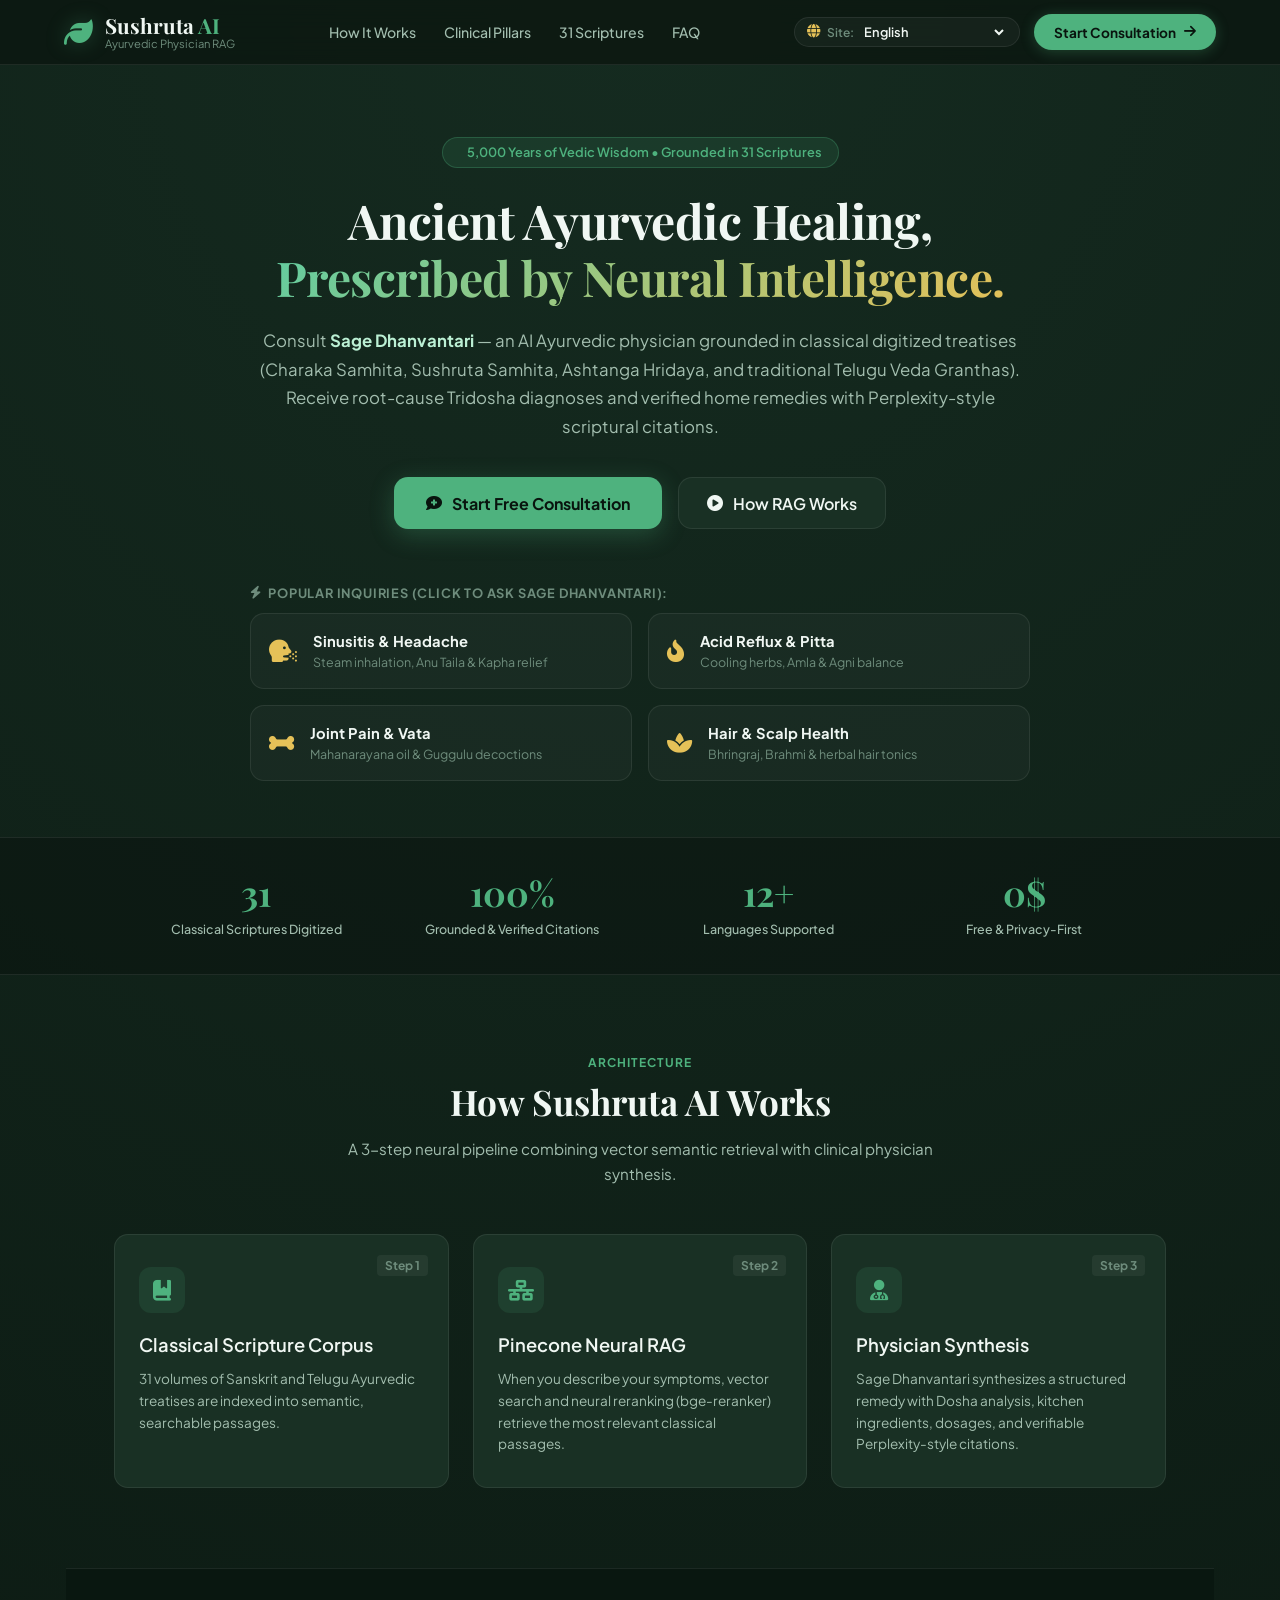
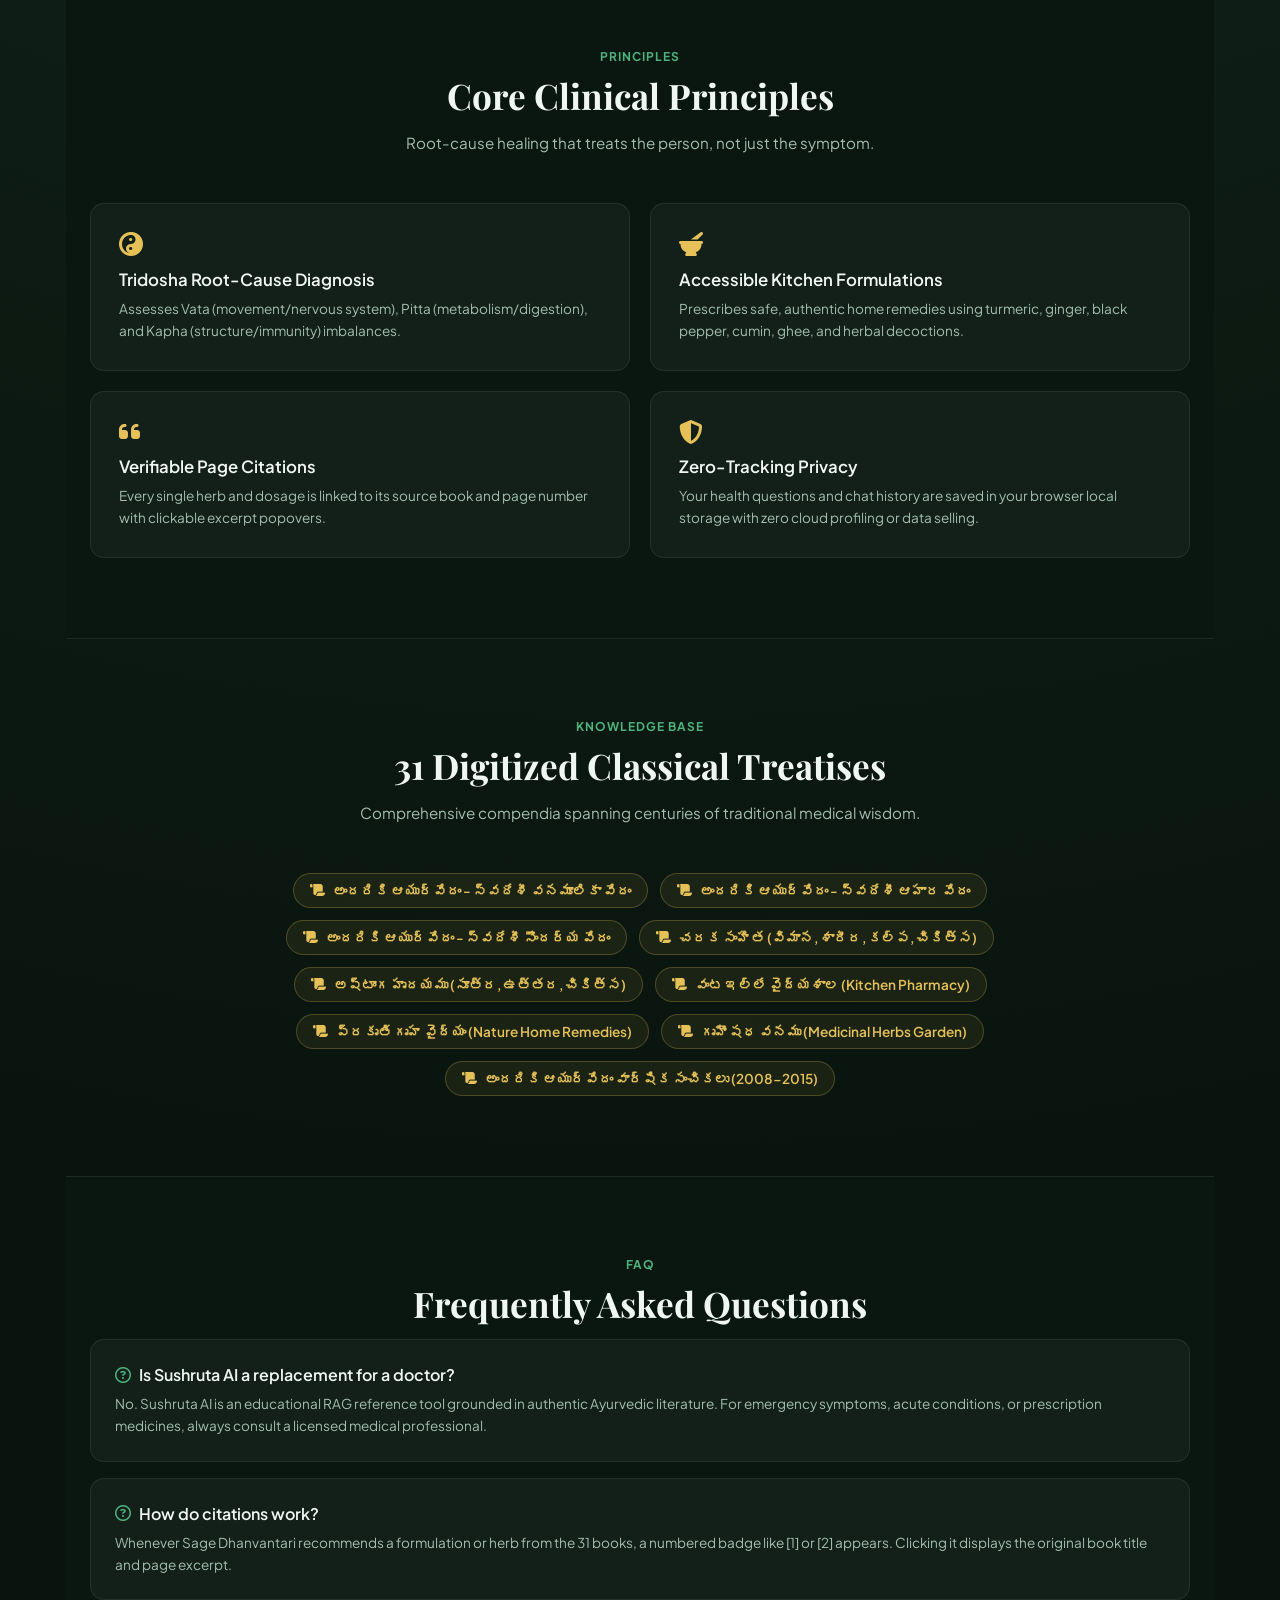
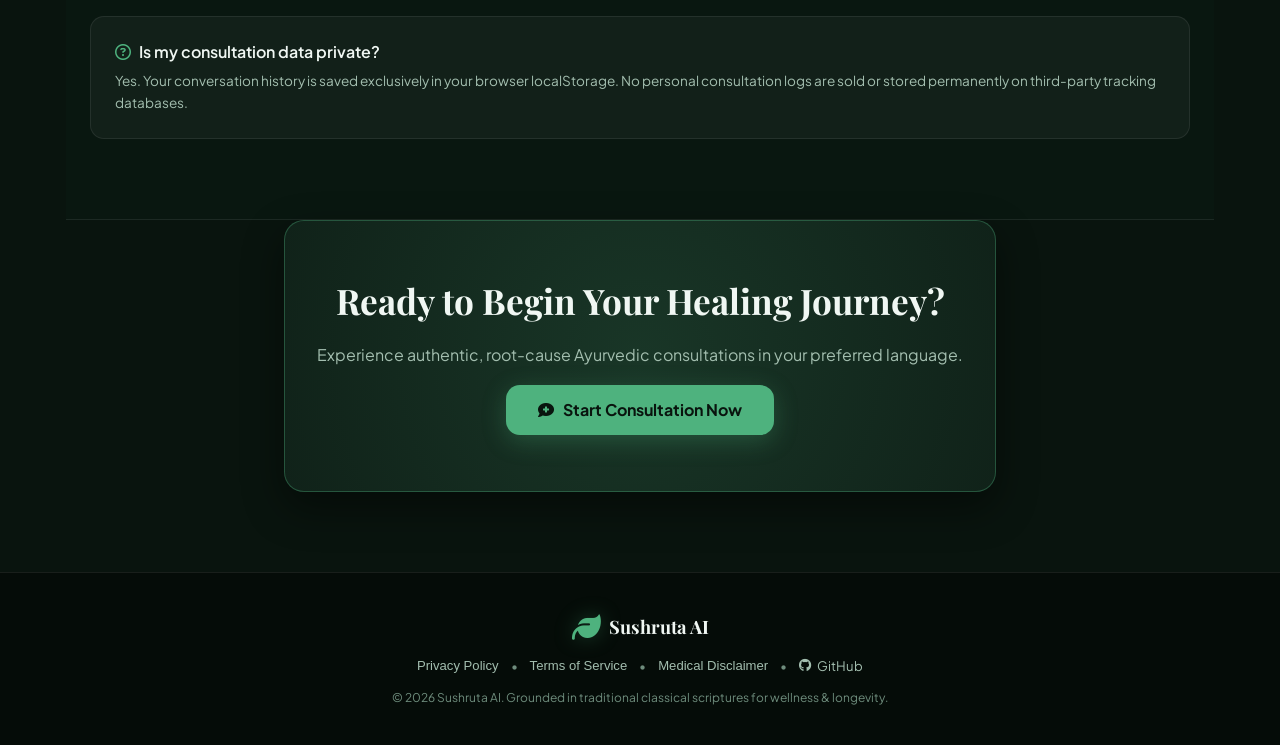
==== commit 4dd85cc1: "feat: separate header site language from in-chatbox response language" ====
--- a/backend/static/index.html
+++ b/backend/static/index.html
@@ -28,22 +28,23 @@
                     <i class="fa-solid fa-leaf brand-icon"></i>
                     <div>
                         <span class="landing-brand-title">Sushruta <span class="accent">AI</span></span>
-                        <span class="landing-brand-tag">Ayurvedic Physician RAG</span>
+                        <span class="landing-brand-tag" data-i18n="tagline">Ayurvedic Physician RAG</span>
                     </div>
                 </div>
 
                 <div class="landing-nav-links">
-                    <a href="#how-it-works" class="nav-link">How It Works</a>
-                    <a href="#pillars" class="nav-link">Clinical Pillars</a>
-                    <a href="#scriptures" class="nav-link">31 Scriptures</a>
-                    <a href="#faq" class="nav-link">FAQ</a>
+                    <a href="#how-it-works" class="nav-link" data-i18n="nav_how_it_works">How It Works</a>
+                    <a href="#pillars" class="nav-link" data-i18n="nav_pillars">Clinical Pillars</a>
+                    <a href="#scriptures" class="nav-link" data-i18n="nav_scriptures">31 Scriptures</a>
+                    <a href="#faq" class="nav-link" data-i18n="nav_faq">FAQ</a>
                 </div>
 
                 <div class="landing-nav-actions">
-                    <!-- Language Selector Dropdown -->
-                    <div class="lang-selector-wrapper" title="Select Consultation Language">
+                    <!-- Website UI Language Selector Dropdown -->
+                    <div class="lang-selector-wrapper" title="Change Website Display Language">
                         <i class="fa-solid fa-globe lang-icon"></i>
-                        <select id="landing-select-language" class="lang-select">
+                        <span class="lang-selector-label" data-i18n="site_lang_label">Site:</span>
+                        <select id="landing-site-language" class="lang-select">
                             <option value="English" selected>English</option>
                             <option value="Telugu">తెలుగు (Telugu)</option>
                             <option value="Hindi">हिन्दी (Hindi)</option>
@@ -60,7 +61,7 @@
                     </div>
 
                     <button id="btn-landing-start" class="btn-primary-glow">
-                        <span>Start Consultation</span>
+                        <span data-i18n="nav_start_btn">Start Consultation</span>
                         <i class="fa-solid fa-arrow-right"></i>
                     </button>
                 </div>
@@ -69,56 +70,56 @@
 
         <!-- Landing Hero Section -->
         <header class="landing-hero">
-            <div class="hero-badge">
+            <div class="hero-badge" data-i18n="hero_badge">
                 <i class="fa-solid fa-sparkles"></i> 5,000 Years of Vedic Wisdom &bull; Grounded in 31 Scriptures
             </div>
             <h1 class="hero-title">
-                Ancient Ayurvedic Healing,<br>
-                <span class="gradient-text">Prescribed by Neural Intelligence.</span>
+                <span data-i18n="hero_title_1">Ancient Ayurvedic Healing,</span><br>
+                <span class="gradient-text" data-i18n="hero_title_2">Prescribed by Neural Intelligence.</span>
             </h1>
-            <p class="hero-subtitle">
+            <p class="hero-subtitle" data-i18n="hero_subtitle">
                 Consult <strong>Sage Dhanvantari</strong> — an AI Ayurvedic physician grounded in classical digitized treatises (Charaka Samhita, Sushruta Samhita, Ashtanga Hridaya, and traditional Telugu Veda Granthas). Receive root-cause Tridosha diagnoses and verified home remedies with Perplexity-style scriptural citations.
             </p>
 
             <div class="hero-cta-group">
                 <button id="btn-hero-consult" class="btn-hero-primary">
-                    <i class="fa-solid fa-comment-medical"></i> Start Free Consultation
+                    <i class="fa-solid fa-comment-medical"></i> <span data-i18n="hero_btn_consult">Start Free Consultation</span>
                 </button>
                 <a href="#how-it-works" class="btn-hero-secondary">
-                    <i class="fa-solid fa-circle-play"></i> How RAG Works
+                    <i class="fa-solid fa-circle-play"></i> <span data-i18n="hero_btn_rag">How RAG Works</span>
                 </a>
             </div>
 
             <!-- Quick Start Consultation Cards -->
             <div class="hero-prompts-container">
-                <span class="prompts-label"><i class="fa-solid fa-bolt"></i> Popular Inquiries (Click to ask Sage Dhanvantari):</span>
+                <span class="prompts-label"><i class="fa-solid fa-bolt"></i> <span data-i18n="popular_inquiries">Popular Inquiries (Click to ask Sage Dhanvantari):</span></span>
                 <div class="hero-prompts-grid">
                     <div class="hero-prompt-card" data-prompt="I am suffering from severe sinusitis, blocked nose, and morning headache. What Ayurvedic remedies, steam inhalations, and herbs do the scriptures prescribe?">
                         <i class="fa-solid fa-head-side-cough prompt-icon"></i>
                         <div>
-                            <strong>Sinusitis & Headache</strong>
-                            <p>Steam inhalation, Anu Taila & Kapha relief</p>
+                            <strong data-i18n="prompt_sinus_title">Sinusitis & Headache</strong>
+                            <p data-i18n="prompt_sinus_desc">Steam inhalation, Anu Taila & Kapha relief</p>
                         </div>
                     </div>
                     <div class="hero-prompt-card" data-prompt="I have severe acid reflux, burning sensation in the chest, and indigestion after meals. Explain the Pitta dosha root cause and remedies.">
                         <i class="fa-solid fa-fire-flame-curved prompt-icon"></i>
                         <div>
-                            <strong>Acid Reflux & Pitta</strong>
-                            <p>Cooling herbs, Amla & Agni balance</p>
+                            <strong data-i18n="prompt_reflux_title">Acid Reflux & Pitta</strong>
+                            <p data-i18n="prompt_reflux_desc">Cooling herbs, Amla & Agni balance</p>
                         </div>
                     </div>
                     <div class="hero-prompt-card" data-prompt="I suffer from joint stiffness, knee pain, and cracking sounds in the morning. What Vata-pacifying oils and decoctions should I use?">
                         <i class="fa-solid fa-bone prompt-icon"></i>
                         <div>
-                            <strong>Joint Pain & Vata</strong>
-                            <p>Mahanarayana oil & Guggulu decoctions</p>
+                            <strong data-i18n="prompt_joint_title">Joint Pain & Vata</strong>
+                            <p data-i18n="prompt_joint_desc">Mahanarayana oil & Guggulu decoctions</p>
                         </div>
                     </div>
                     <div class="hero-prompt-card" data-prompt="What Ayurvedic formulations and hair oils (like Bhringraj or Amla) are recommended for premature graying and hair fall?">
                         <i class="fa-solid fa-spa prompt-icon"></i>
                         <div>
-                            <strong>Hair & Scalp Health</strong>
-                            <p>Bhringraj, Brahmi & herbal hair tonics</p>
+                            <strong data-i18n="prompt_hair_title">Hair & Scalp Health</strong>
+                            <p data-i18n="prompt_hair_desc">Bhringraj, Brahmi & herbal hair tonics</p>
                         </div>
                     </div>
                 </div>
@@ -130,86 +131,86 @@
             <div class="stats-grid">
                 <div class="stat-item">
                     <span class="stat-number">31</span>
-                    <span class="stat-label">Classical Scriptures Digitized</span>
+                    <span class="stat-label" data-i18n="stats_scriptures">Classical Scriptures Digitized</span>
                 </div>
                 <div class="stat-item">
                     <span class="stat-number">100%</span>
-                    <span class="stat-label">Grounded & Verified Citations</span>
+                    <span class="stat-label" data-i18n="stats_citations">Grounded & Verified Citations</span>
                 </div>
                 <div class="stat-item">
                     <span class="stat-number">12+</span>
-                    <span class="stat-label">Languages Supported</span>
+                    <span class="stat-label" data-i18n="stats_languages">Languages Supported</span>
                 </div>
                 <div class="stat-item">
                     <span class="stat-number">0$</span>
-                    <span class="stat-label">Free & Privacy-First</span>
+                    <span class="stat-label" data-i18n="stats_free">Free & Privacy-First</span>
                 </div>
             </div>
         </section>
 
         <!-- How It Works Section -->
         <section class="landing-section" id="how-it-works">
-            <div class="section-badge">Architecture</div>
-            <h2 class="section-title">How Sushruta AI Works</h2>
-            <p class="section-sub">A 3-step neural pipeline combining vector semantic retrieval with clinical physician synthesis.</p>
+            <div class="section-badge" data-i18n="arch_badge">Architecture</div>
+            <h2 class="section-title" data-i18n="arch_title">How Sushruta AI Works</h2>
+            <p class="section-sub" data-i18n="arch_sub">A 3-step neural pipeline combining vector semantic retrieval with clinical physician synthesis.</p>
 
             <div class="landing-steps-grid">
                 <div class="landing-step-card">
-                    <div class="step-badge">Step 1</div>
+                    <div class="step-badge" data-i18n="step_1_num">Step 1</div>
                     <div class="step-icon-box"><i class="fa-solid fa-book-bookmark"></i></div>
-                    <h3>Classical Scripture Corpus</h3>
-                    <p>31 volumes of Sanskrit and Telugu Ayurvedic treatises are indexed into semantic, searchable passages.</p>
+                    <h3 data-i18n="step_1_title">Classical Scripture Corpus</h3>
+                    <p data-i18n="step_1_desc">31 volumes of Sanskrit and Telugu Ayurvedic treatises are indexed into semantic, searchable passages.</p>
                 </div>
                 <div class="landing-step-card">
-                    <div class="step-badge">Step 2</div>
+                    <div class="step-badge" data-i18n="step_2_num">Step 2</div>
                     <div class="step-icon-box"><i class="fa-solid fa-network-wired"></i></div>
-                    <h3>Pinecone Neural RAG</h3>
-                    <p>When you describe your symptoms, vector search and neural reranking (bge-reranker) retrieve the most relevant classical passages.</p>
+                    <h3 data-i18n="step_2_title">Pinecone Neural RAG</h3>
+                    <p data-i18n="step_2_desc">When you describe your symptoms, vector search and neural reranking (bge-reranker) retrieve the most relevant classical passages.</p>
                 </div>
                 <div class="landing-step-card">
-                    <div class="step-badge">Step 3</div>
+                    <div class="step-badge" data-i18n="step_3_num">Step 3</div>
                     <div class="step-icon-box"><i class="fa-solid fa-user-doctor"></i></div>
-                    <h3>Physician Synthesis</h3>
-                    <p>Sage Dhanvantari synthesizes a structured remedy with Dosha analysis, kitchen ingredients, dosages, and verifiable Perplexity-style citations.</p>
+                    <h3 data-i18n="step_3_title">Physician Synthesis</h3>
+                    <p data-i18n="step_3_desc">Sage Dhanvantari synthesizes a structured remedy with Dosha analysis, kitchen ingredients, dosages, and verifiable Perplexity-style citations.</p>
                 </div>
             </div>
         </section>
 
         <!-- Clinical Pillars Section -->
         <section class="landing-section dark-alt" id="pillars">
-            <div class="section-badge">Principles</div>
-            <h2 class="section-title">Core Clinical Principles</h2>
-            <p class="section-sub">Root-cause healing that treats the person, not just the symptom.</p>
+            <div class="section-badge" data-i18n="pillars_badge">Principles</div>
+            <h2 class="section-title" data-i18n="pillars_title">Core Clinical Principles</h2>
+            <p class="section-sub" data-i18n="pillars_sub">Root-cause healing that treats the person, not just the symptom.</p>
 
             <div class="landing-pillars-grid">
                 <div class="landing-pillar-card">
                     <i class="fa-solid fa-yin-yang pillar-icon"></i>
-                    <h4>Tridosha Root-Cause Diagnosis</h4>
-                    <p>Assesses Vata (movement/nervous system), Pitta (metabolism/digestion), and Kapha (structure/immunity) imbalances.</p>
+                    <h4 data-i18n="pillar_1_title">Tridosha Root-Cause Diagnosis</h4>
+                    <p data-i18n="pillar_1_desc">Assesses Vata (movement/nervous system), Pitta (metabolism/digestion), and Kapha (structure/immunity) imbalances.</p>
                 </div>
                 <div class="landing-pillar-card">
                     <i class="fa-solid fa-mortar-pestle pillar-icon"></i>
-                    <h4>Accessible Kitchen Formulations</h4>
-                    <p>Prescribes safe, authentic home remedies using turmeric, ginger, black pepper, cumin, ghee, and herbal decoctions.</p>
+                    <h4 data-i18n="pillar_2_title">Accessible Kitchen Formulations</h4>
+                    <p data-i18n="pillar_2_desc">Prescribes safe, authentic home remedies using turmeric, ginger, black pepper, cumin, ghee, and herbal decoctions.</p>
                 </div>
                 <div class="landing-pillar-card">
                     <i class="fa-solid fa-quote-left pillar-icon"></i>
-                    <h4>Verifiable Page Citations</h4>
-                    <p>Every single herb and dosage is linked to its source book and page number with clickable excerpt popovers.</p>
+                    <h4 data-i18n="pillar_3_title">Verifiable Page Citations</h4>
+                    <p data-i18n="pillar_3_desc">Every single herb and dosage is linked to its source book and page number with clickable excerpt popovers.</p>
                 </div>
                 <div class="landing-pillar-card">
                     <i class="fa-solid fa-shield-halved pillar-icon"></i>
-                    <h4>Zero-Tracking Privacy</h4>
-                    <p>Your health questions and chat history are saved in your browser local storage with zero cloud profiling or data selling.</p>
+                    <h4 data-i18n="pillar_4_title">Zero-Tracking Privacy</h4>
+                    <p data-i18n="pillar_4_desc">Your health questions and chat history are saved in your browser local storage with zero cloud profiling or data selling.</p>
                 </div>
             </div>
         </section>
 
         <!-- 31 Scriptures Showcase Section -->
         <section class="landing-section" id="scriptures">
-            <div class="section-badge">Knowledge Base</div>
-            <h2 class="section-title">31 Digitized Classical Treatises</h2>
-            <p class="section-sub">Comprehensive compendia spanning centuries of traditional medical wisdom.</p>
+            <div class="section-badge" data-i18n="scriptures_badge">Knowledge Base</div>
+            <h2 class="section-title" data-i18n="scriptures_title">31 Digitized Classical Treatises</h2>
+            <p class="section-sub" data-i18n="scriptures_sub">Comprehensive compendia spanning centuries of traditional medical wisdom.</p>
 
             <div class="scriptures-chips-grid">
                 <div class="scripture-chip"><i class="fa-solid fa-scroll"></i> అందరికి ఆయుర్వేదం - స్వదేశీ వనమూలికా వేదం</div>
@@ -226,30 +227,30 @@
 
         <!-- FAQ Section -->
         <section class="landing-section dark-alt" id="faq">
-            <div class="section-badge">FAQ</div>
-            <h2 class="section-title">Frequently Asked Questions</h2>
+            <div class="section-badge" data-i18n="faq_badge">FAQ</div>
+            <h2 class="section-title" data-i18n="faq_title">Frequently Asked Questions</h2>
             <div class="faq-container">
                 <div class="faq-card">
-                    <h4><i class="fa-regular fa-circle-question"></i> Is Sushruta AI a replacement for a doctor?</h4>
-                    <p>No. Sushruta AI is an educational RAG reference tool grounded in authentic Ayurvedic literature. For emergency symptoms, acute conditions, or prescription medicines, always consult a licensed medical professional.</p>
+                    <h4><i class="fa-regular fa-circle-question"></i> <span data-i18n="faq_q1">Is Sushruta AI a replacement for a doctor?</span></h4>
+                    <p data-i18n="faq_a1">No. Sushruta AI is an educational RAG reference tool grounded in authentic Ayurvedic literature. For emergency symptoms, acute conditions, or prescription medicines, always consult a licensed medical professional.</p>
                 </div>
                 <div class="faq-card">
-                    <h4><i class="fa-regular fa-circle-question"></i> How do citations work?</h4>
-                    <p>Whenever Sage Dhanvantari recommends a formulation or herb from the 31 books, a numbered badge like [1] or [2] appears. Clicking it displays the original book title and page excerpt.</p>
+                    <h4><i class="fa-regular fa-circle-question"></i> <span data-i18n="faq_q2">How do citations work?</span></h4>
+                    <p data-i18n="faq_a2">Whenever Sage Dhanvantari recommends a formulation or herb from the 31 books, a numbered badge like [1] or [2] appears. Clicking it displays the original book title and page excerpt.</p>
                 </div>
                 <div class="faq-card">
-                    <h4><i class="fa-regular fa-circle-question"></i> Is my consultation data private?</h4>
-                    <p>Yes. Your conversation history is saved exclusively in your browser localStorage. No personal consultation logs are sold or stored permanently on third-party tracking databases.</p>
+                    <h4><i class="fa-regular fa-circle-question"></i> <span data-i18n="faq_q3">Is my consultation data private?</span></h4>
+                    <p data-i18n="faq_a3">Yes. Your conversation history is saved exclusively in your browser localStorage. No personal consultation logs are sold or stored permanently on third-party tracking databases.</p>
                 </div>
             </div>
         </section>
 
         <!-- Bottom CTA Banner -->
         <section class="landing-cta-banner">
-            <h2>Ready to Begin Your Healing Journey?</h2>
-            <p>Experience authentic, root-cause Ayurvedic consultations in your preferred language.</p>
+            <h2 data-i18n="cta_banner_title">Ready to Begin Your Healing Journey?</h2>
+            <p data-i18n="cta_banner_sub">Experience authentic, root-cause Ayurvedic consultations in your preferred language.</p>
             <button id="btn-bottom-start" class="btn-hero-primary">
-                <i class="fa-solid fa-comment-medical"></i> Start Consultation Now
+                <i class="fa-solid fa-comment-medical"></i> <span data-i18n="cta_banner_btn">Start Consultation Now</span>
             </button>
         </section>
 
@@ -261,15 +262,15 @@
                     <span>Sushruta AI</span>
                 </div>
                 <div class="footer-links">
-                    <button class="btn-legal-link" id="btn-footer-privacy">Privacy Policy</button>
+                    <button class="btn-legal-link" id="btn-footer-privacy" data-i18n="footer_privacy">Privacy Policy</button>
                     <span>&bull;</span>
-                    <button class="btn-legal-link" id="btn-footer-terms">Terms of Service</button>
+                    <button class="btn-legal-link" id="btn-footer-terms" data-i18n="footer_terms">Terms of Service</button>
                     <span>&bull;</span>
-                    <button class="btn-legal-link" id="btn-footer-disclaimer">Medical Disclaimer</button>
+                    <button class="btn-legal-link" id="btn-footer-disclaimer" data-i18n="footer_disclaimer">Medical Disclaimer</button>
                     <span>&bull;</span>
                     <a href="https://github.com/SudheendraSripada/ayurveda-rag" target="_blank" class="footer-github"><i class="fa-brands fa-github"></i> GitHub</a>
                 </div>
-                <p class="footer-copy">&copy; 2026 Sushruta AI. Grounded in traditional classical scriptures for wellness & longevity.</p>
+                <p class="footer-copy" data-i18n="footer_copy">&copy; 2026 Sushruta AI. Grounded in traditional classical scriptures for wellness & longevity.</p>
             </div>
         </footer>
     </div>
@@ -285,7 +286,7 @@
                     <i class="fa-solid fa-leaf brand-icon"></i>
                     <div class="brand-text">
                         <h2>Sushruta <span class="accent">AI</span></h2>
-                        <span class="tagline">Ayurvedic Physician RAG</span>
+                        <span class="tagline" data-i18n="tagline">Ayurvedic Physician RAG</span>
                     </div>
                 </div>
                 <button id="btn-collapse-sidebar" class="icon-toggle-btn" title="Collapse Sidebar">
@@ -296,19 +297,19 @@
             <!-- Return to Landing Page Button -->
             <button id="btn-return-home" class="home-nav-btn" title="Return to Landing Page">
                 <i class="fa-solid fa-house"></i>
-                <span>Home &amp; About</span>
+                <span data-i18n="sidebar_home">Home &amp; About</span>
             </button>
 
             <button id="btn-new-chat" class="new-chat-btn" title="Start New Consultation">
                 <i class="fa-solid fa-plus"></i>
-                <span>New Consultation</span>
+                <span data-i18n="sidebar_new_chat">New Consultation</span>
             </button>
 
             <!-- Recent Chat History Section (Stored in localStorage) -->
             <div class="sidebar-section" id="sidebar-history-section">
                 <div class="section-header">
-                    <span class="section-title"><i class="fa-solid fa-clock-rotate-left"></i> Consultations</span>
-                    <button id="btn-clear-all-history" class="text-btn" title="Clear all chat history">Clear</button>
+                    <span class="section-title"><i class="fa-solid fa-clock-rotate-left"></i> <span data-i18n="sidebar_history_title">Consultations</span></span>
+                    <button id="btn-clear-all-history" class="text-btn" title="Clear all chat history" data-i18n="sidebar_clear_btn">Clear</button>
                 </div>
                 <div class="history-list" id="history-list">
                     <!-- Dynamic chat session items -->
@@ -317,19 +318,19 @@
 
             <!-- Suggested Quick Topics -->
             <div class="sidebar-section">
-                <span class="section-title"><i class="fa-solid fa-sparkles"></i> Quick Inquiries</span>
+                <span class="section-title"><i class="fa-solid fa-sparkles"></i> <span data-i18n="sidebar_quick_inquiries">Quick Inquiries</span></span>
                 <div class="quick-prompts-list">
                     <button class="prompt-chip" data-prompt="I am suffering from severe sinusitis, blocked nose, and morning headache. What Ayurvedic remedies, steam inhalations, and herbs do the scriptures prescribe?">
-                        <i class="fa-solid fa-head-side-cough"></i> Sinusitis & Headache
+                        <i class="fa-solid fa-head-side-cough"></i> <span data-i18n="prompt_sinus_title">Sinusitis & Headache</span>
                     </button>
                     <button class="prompt-chip" data-prompt="I have severe acid reflux, burning sensation in the chest, and indigestion after meals. Explain the Pitta dosha root cause and remedies.">
-                        <i class="fa-solid fa-fire-flame-curved"></i> Acid Reflux & Pitta
+                        <i class="fa-solid fa-fire-flame-curved"></i> <span data-i18n="prompt_reflux_title">Acid Reflux & Pitta</span>
                     </button>
                     <button class="prompt-chip" data-prompt="I suffer from joint stiffness, knee pain, and cracking sounds in the morning. What Vata-pacifying oils and decoctions should I use?">
-                        <i class="fa-solid fa-bone"></i> Joint Pain & Vata
+                        <i class="fa-solid fa-bone"></i> <span data-i18n="prompt_joint_title">Joint Pain & Vata</span>
                     </button>
                     <button class="prompt-chip" data-prompt="What Ayurvedic formulations and hair oils (like Bhringraj or Amla) are recommended for premature graying and hair fall?">
-                        <i class="fa-solid fa-spa"></i> Hair & Scalp Health
+                        <i class="fa-solid fa-spa"></i> <span data-i18n="prompt_hair_title">Hair & Scalp Health</span>
                     </button>
                 </div>
             </div>
@@ -360,17 +361,18 @@
                             <span class="status-dot"></span>
                         </div>
                         <div class="doctor-info">
-                            <h3>Sage Dhanvantari</h3>
-                            <p><i class="fa-solid fa-shield-halved"></i> Grounded in 31 Ayurvedic Scriptures</p>
+                            <h3 data-i18n="doc_name">Sage Dhanvantari</h3>
+                            <p><i class="fa-solid fa-shield-halved"></i> <span data-i18n="doc_grounded">Grounded in 31 Ayurvedic Scriptures</span></p>
                         </div>
                     </div>
                 </div>
 
                 <div class="header-right">
-                    <!-- Language Selection Dropdown -->
-                    <div class="lang-selector-wrapper" title="Select Response Language">
+                    <!-- Website UI Language Selector Dropdown in Chat Header -->
+                    <div class="lang-selector-wrapper" title="Change Website Display Language">
                         <i class="fa-solid fa-globe lang-icon"></i>
-                        <select id="chat-select-language" class="lang-select">
+                        <span class="lang-selector-label" data-i18n="site_lang_label">Site:</span>
+                        <select id="chat-site-language" class="lang-select">
                             <option value="English" selected>English</option>
                             <option value="Telugu">తెలుగు (Telugu)</option>
                             <option value="Hindi">हिन्दी (Hindi)</option>
@@ -392,7 +394,7 @@
                         <span class="toggle-text"><i class="fa-solid fa-layer-group"></i> Rerank</span>
                     </label>
 
-                    <button id="btn-header-home" class="header-link-btn" title="Back to Landing Page"><i class="fa-solid fa-house"></i> Home</button>
+                    <button id="btn-header-home" class="header-link-btn" title="Back to Landing Page"><i class="fa-solid fa-house"></i> <span data-i18n="header_home">Home</span></button>
                     <button id="btn-clear-chat" class="icon-btn" title="Clear Current Chat"><i class="fa-solid fa-rotate-right"></i></button>
                 </div>
             </header>
@@ -405,46 +407,68 @@
                         <div class="welcome-icon">
                             <i class="fa-solid fa-mortar-pestle"></i>
                         </div>
-                        <h1>Ayurvedic Health Consultation</h1>
-                        <p class="welcome-subtitle">Ask any question regarding your health, symptoms, or vitality. I synthesize classical Ayurvedic scriptures (Charaka Samhita, Sushruta Samhita, Ashtanga Hridaya, Vanamulika Veda, Swadesi Ahara Veda) to prescribe authentic, root-cause home remedies with verifiable citations.</p>
+                        <h1 data-i18n="welcome_title">Ayurvedic Health Consultation</h1>
+                        <p class="welcome-subtitle" data-i18n="welcome_subtitle">Ask any question regarding your health, symptoms, or vitality. I synthesize classical Ayurvedic scriptures (Charaka Samhita, Sushruta Samhita, Ashtanga Hridaya, Vanamulika Veda, Swadesi Ahara Veda) to prescribe authentic, root-cause home remedies with verifiable citations.</p>
 
                         <div class="welcome-grid">
                             <div class="welcome-card" data-prompt="What is the root cause of chronic gas, bloating, and constipation according to Ayurveda, and how to fix it naturally?">
                                 <i class="fa-solid fa-bowl-food"></i>
-                                <h4>Digestive Agni & Ama</h4>
-                                <p>Discover natural carminative herbs & dietary rules for sluggish digestion.</p>
+                                <h4 data-i18n="welcome_card1_title">Digestive Agni & Ama</h4>
+                                <p data-i18n="welcome_card1_desc">Discover natural carminative herbs & dietary rules for sluggish digestion.</p>
                             </div>
                             <div class="welcome-card" data-prompt="Suggest an authentic Ayurvedic remedy for seasonal allergies, throat irritation, and sneezing.">
                                 <i class="fa-solid fa-tree"></i>
-                                <h4>Immunity & Allergies</h4>
-                                <p>Traditional herbal decoctions (Kashayam) to balance Kapha and soothe airways.</p>
+                                <h4 data-i18n="welcome_card2_title">Immunity & Allergies</h4>
+                                <p data-i18n="welcome_card2_desc">Traditional herbal decoctions (Kashayam) to balance Kapha and soothe airways.</p>
                             </div>
                             <div class="welcome-card" data-prompt="How can I reduce stress, mental fatigue, and anxiety using Ayurvedic herbs like Brahmi and Ashwagandha?">
                                 <i class="fa-solid fa-brain"></i>
-                                <h4>Mental Wellness (Manasa)</h4>
-                                <p>Medhya Rasayanas & herbs to calm the central nervous system.</p>
+                                <h4 data-i18n="welcome_card3_title">Mental Wellness (Manasa)</h4>
+                                <p data-i18n="welcome_card3_desc">Medhya Rasayanas & herbs to calm the central nervous system.</p>
                             </div>
                             <div class="welcome-card" data-prompt="What are the best natural remedies for dry skin, eczema, and blood purification?">
                                 <i class="fa-solid fa-droplet"></i>
-                                <h4>Skin & Blood Purifiers</h4>
-                                <p>Neem, Manjistha, and herbal pastes for radiant, clear skin.</p>
+                                <h4 data-i18n="welcome_card4_title">Skin & Blood Purifiers</h4>
+                                <p data-i18n="welcome_card4_desc">Neem, Manjistha, and herbal pastes for radiant, clear skin.</p>
                             </div>
                         </div>
                     </div>
                 </div>
 
-                <!-- Chat Input Area -->
+                <!-- Chat Input Area with In-Chatbox Response Language Selector -->
                 <div class="chat-input-area">
                     <form id="chat-form" class="chat-form">
                         <div class="input-wrapper">
                             <textarea id="chat-input" placeholder="Describe your symptoms, constitution, or health inquiry (e.g. chronic sinusitis, acid reflux, insomnia)..." rows="1" required></textarea>
-                            <button type="submit" id="btn-send" class="send-btn" title="Send Message">
-                                <i class="fa-solid fa-arrow-up"></i>
-                            </button>
+                            
+                            <!-- In-Chatbox Control Bar -->
+                            <div class="chat-input-controls">
+                                <div class="chat-response-lang-badge" title="Select the language Sage Dhanvantari responds in">
+                                    <i class="fa-solid fa-feather-pointed"></i>
+                                    <span class="response-label">Response:</span>
+                                    <select id="chat-response-language" class="chat-response-select">
+                                        <option value="English" selected>English</option>
+                                        <option value="Telugu">తెలుగు (Telugu)</option>
+                                        <option value="Hindi">हिन्दी (Hindi)</option>
+                                        <option value="Sanskrit">संस्कृतम् (Sanskrit)</option>
+                                        <option value="Tamil">தமிழ் (Tamil)</option>
+                                        <option value="Kannada">ಕನ್ನಡ (Kannada)</option>
+                                        <option value="Malayalam">മലയാളം (Malayalam)</option>
+                                        <option value="Marathi">मराठी (Marathi)</option>
+                                        <option value="Bengali">বাংলা (Bengali)</option>
+                                        <option value="Spanish">Español (Spanish)</option>
+                                        <option value="French">Français (French)</option>
+                                        <option value="German">Deutsch (German)</option>
+                                    </select>
+                                </div>
+                                <button type="submit" id="btn-send" class="send-btn" title="Send Message">
+                                    <i class="fa-solid fa-arrow-up"></i>
+                                </button>
+                            </div>
                         </div>
                     </form>
                     <div class="input-footer">
-                        <span><i class="fa-solid fa-triangle-exclamation"></i> Sushruta AI can make mistakes. Consider verifying important remedies. Compiled strictly for Ayurvedic reference.</span>
+                        <span><i class="fa-solid fa-triangle-exclamation"></i> <span data-i18n="input_warning">Sushruta AI can make mistakes. Consider verifying important remedies. Compiled strictly for Ayurvedic reference.</span></span>
                     </div>
                 </div>
             </div>
--- a/backend/static/style.css
+++ b/backend/static/style.css
@@ -156,7 +156,51 @@
 .landing-nav-actions {
     display: flex;
     align-items: center;
-    gap: 1rem;
+    gap: 0.85rem;
+}
+
+/* Header Website UI Language Selector */
+.lang-selector-wrapper {
+    display: flex;
+    align-items: center;
+    gap: 0.4rem;
+    background: var(--bg-card);
+    border: 1px solid var(--border);
+    border-radius: 20px;
+    padding: 0.3rem 0.75rem;
+    transition: var(--transition);
+}
+
+.lang-selector-wrapper:hover, .lang-selector-wrapper:focus-within {
+    border-color: var(--border-highlight);
+    background: var(--bg-card-hover);
+}
+
+.lang-icon {
+    font-size: 0.85rem;
+    color: var(--accent-gold);
+}
+
+.lang-selector-label {
+    font-size: 0.75rem;
+    font-weight: 600;
+    color: var(--text-dim);
+}
+
+.lang-select {
+    background: transparent;
+    border: none;
+    outline: none;
+    color: var(--text-main);
+    font-family: var(--font-sans);
+    font-size: 0.8rem;
+    font-weight: 600;
+    cursor: pointer;
+}
+
+.lang-select option {
+    background: #15291e;
+    color: var(--text-main);
 }
 
 .btn-primary-glow {
@@ -1055,44 +1099,6 @@
     display: flex;
     align-items: center;
     gap: 0.75rem;
-}
-
-/* Language Selector Dropdown */
-.lang-selector-wrapper {
-    display: flex;
-    align-items: center;
-    gap: 0.4rem;
-    background: var(--bg-card);
-    border: 1px solid var(--border);
-    border-radius: 20px;
-    padding: 0.25rem 0.65rem;
-    transition: var(--transition);
-}
-
-.lang-selector-wrapper:hover, .lang-selector-wrapper:focus-within {
-    border-color: var(--border-highlight);
-    background: var(--bg-card-hover);
-}
-
-.lang-icon {
-    font-size: 0.85rem;
-    color: var(--accent-gold);
-}
-
-.lang-select {
-    background: transparent;
-    border: none;
-    outline: none;
-    color: var(--text-main);
-    font-family: var(--font-sans);
-    font-size: 0.78rem;
-    font-weight: 600;
-    cursor: pointer;
-}
-
-.lang-select option {
-    background: #15291e;
-    color: var(--text-main);
 }
 
 .rerank-toggle {
@@ -1473,9 +1479,9 @@
     40% { transform: translateY(-5px); opacity: 1; }
 }
 
-/* Input Area (Centered Column) */
+/* Input Area (Centered Column) with In-Chatbox Response Language Selector */
 .chat-input-area {
-    padding: 1rem 1.5rem 1.25rem;
+    padding: 0.75rem 1.5rem 1.25rem;
     background: linear-gradient(180deg, transparent 0%, var(--bg-main) 35%);
     max-width: 800px;
     width: 100%;
@@ -1489,9 +1495,10 @@
     border-radius: var(--radius-lg);
     box-shadow: var(--shadow-sm);
     display: flex;
-    align-items: flex-end;
-    padding: 0.75rem 1rem 0.75rem 1.25rem;
-    transition: var(--transition);
+    flex-direction: column;
+    padding: 0.75rem 1rem 0.65rem 1.25rem;
+    transition: var(--transition);
+    gap: 0.4rem;
 }
 
 .input-wrapper:focus-within {
@@ -1500,7 +1507,7 @@
 }
 
 .input-wrapper textarea {
-    flex: 1;
+    width: 100%;
     background: transparent;
     border: none;
     outline: none;
@@ -1516,9 +1523,63 @@
     color: var(--text-dim);
 }
 
+.chat-input-controls {
+    display: flex;
+    justify-content: space-between;
+    align-items: center;
+    padding-top: 0.35rem;
+    border-top: 1px solid rgba(255, 255, 255, 0.05);
+}
+
+/* Response Language Selector in Chatbox */
+.chat-response-lang-badge {
+    display: flex;
+    align-items: center;
+    gap: 0.4rem;
+    background: rgba(0, 0, 0, 0.25);
+    border: 1px solid rgba(229, 193, 88, 0.3);
+    border-radius: 16px;
+    padding: 0.2rem 0.6rem;
+    transition: var(--transition);
+}
+
+.chat-response-lang-badge:hover, .chat-response-lang-badge:focus-within {
+    border-color: var(--accent-gold);
+    background: rgba(0, 0, 0, 0.35);
+}
+
+.chat-response-lang-badge i {
+    font-size: 0.75rem;
+    color: var(--accent-gold);
+}
+
+.response-label {
+    font-size: 0.72rem;
+    font-weight: 700;
+    color: var(--accent-gold);
+    text-transform: uppercase;
+    letter-spacing: 0.5px;
+}
+
+.chat-response-select {
+    background: transparent;
+    border: none;
+    outline: none;
+    color: var(--text-main);
+    font-family: var(--font-sans);
+    font-size: 0.75rem;
+    font-weight: 600;
+    cursor: pointer;
+}
+
+.chat-response-select option {
+    background: #15291e;
+    color: var(--text-main);
+}
+
 .send-btn {
-    width: 34px;
-    height: 34px;
+    width: 32px;
+    height: 32px;
     border-radius: 50%;
     background: var(--primary);
     color: var(--bg-dark);
@@ -1530,7 +1591,6 @@
     font-size: 0.85rem;
     transition: var(--transition);
     flex-shrink: 0;
-    margin-left: 0.5rem;
 }
 
 .send-btn:hover {
@@ -1547,7 +1607,7 @@
 
 .input-footer {
     text-align: center;
-    margin-top: 0.5rem;
+    margin-top: 0.4rem;
     font-size: 0.72rem;
     color: var(--text-dim);
 }
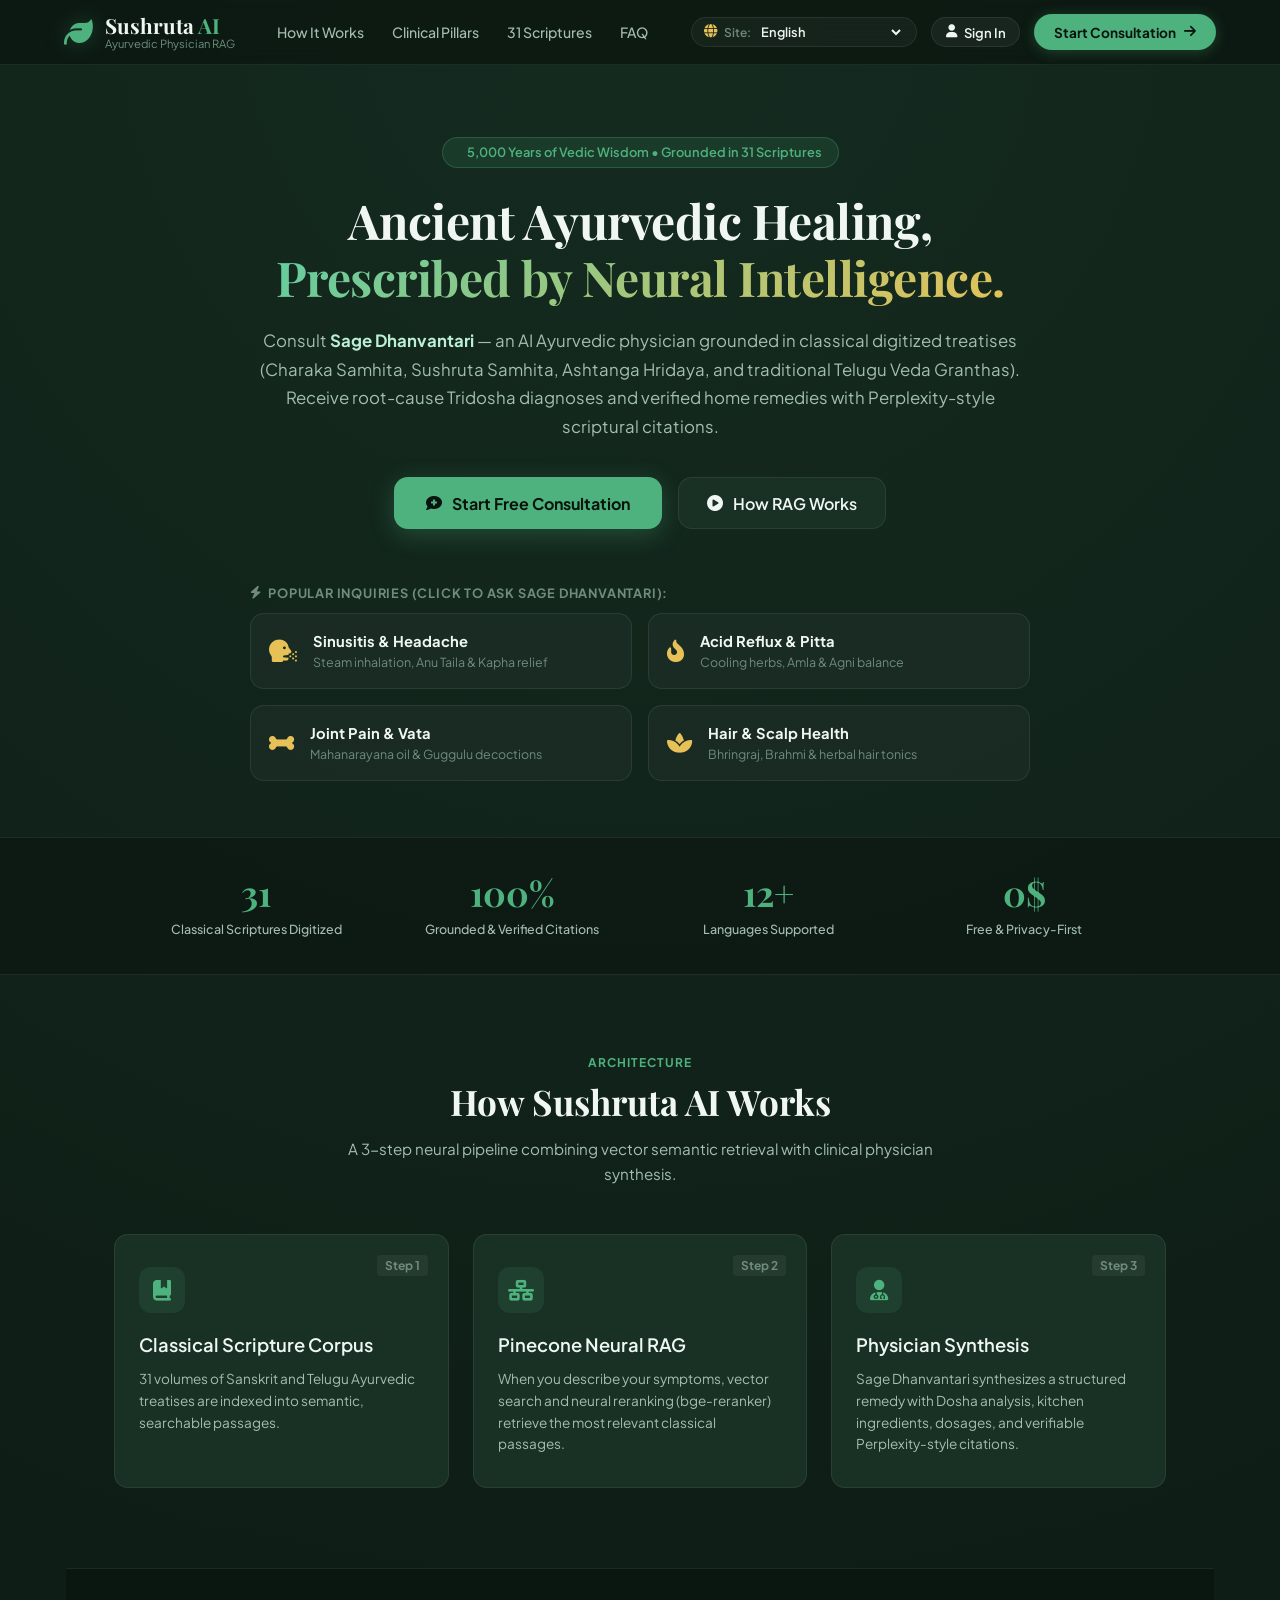
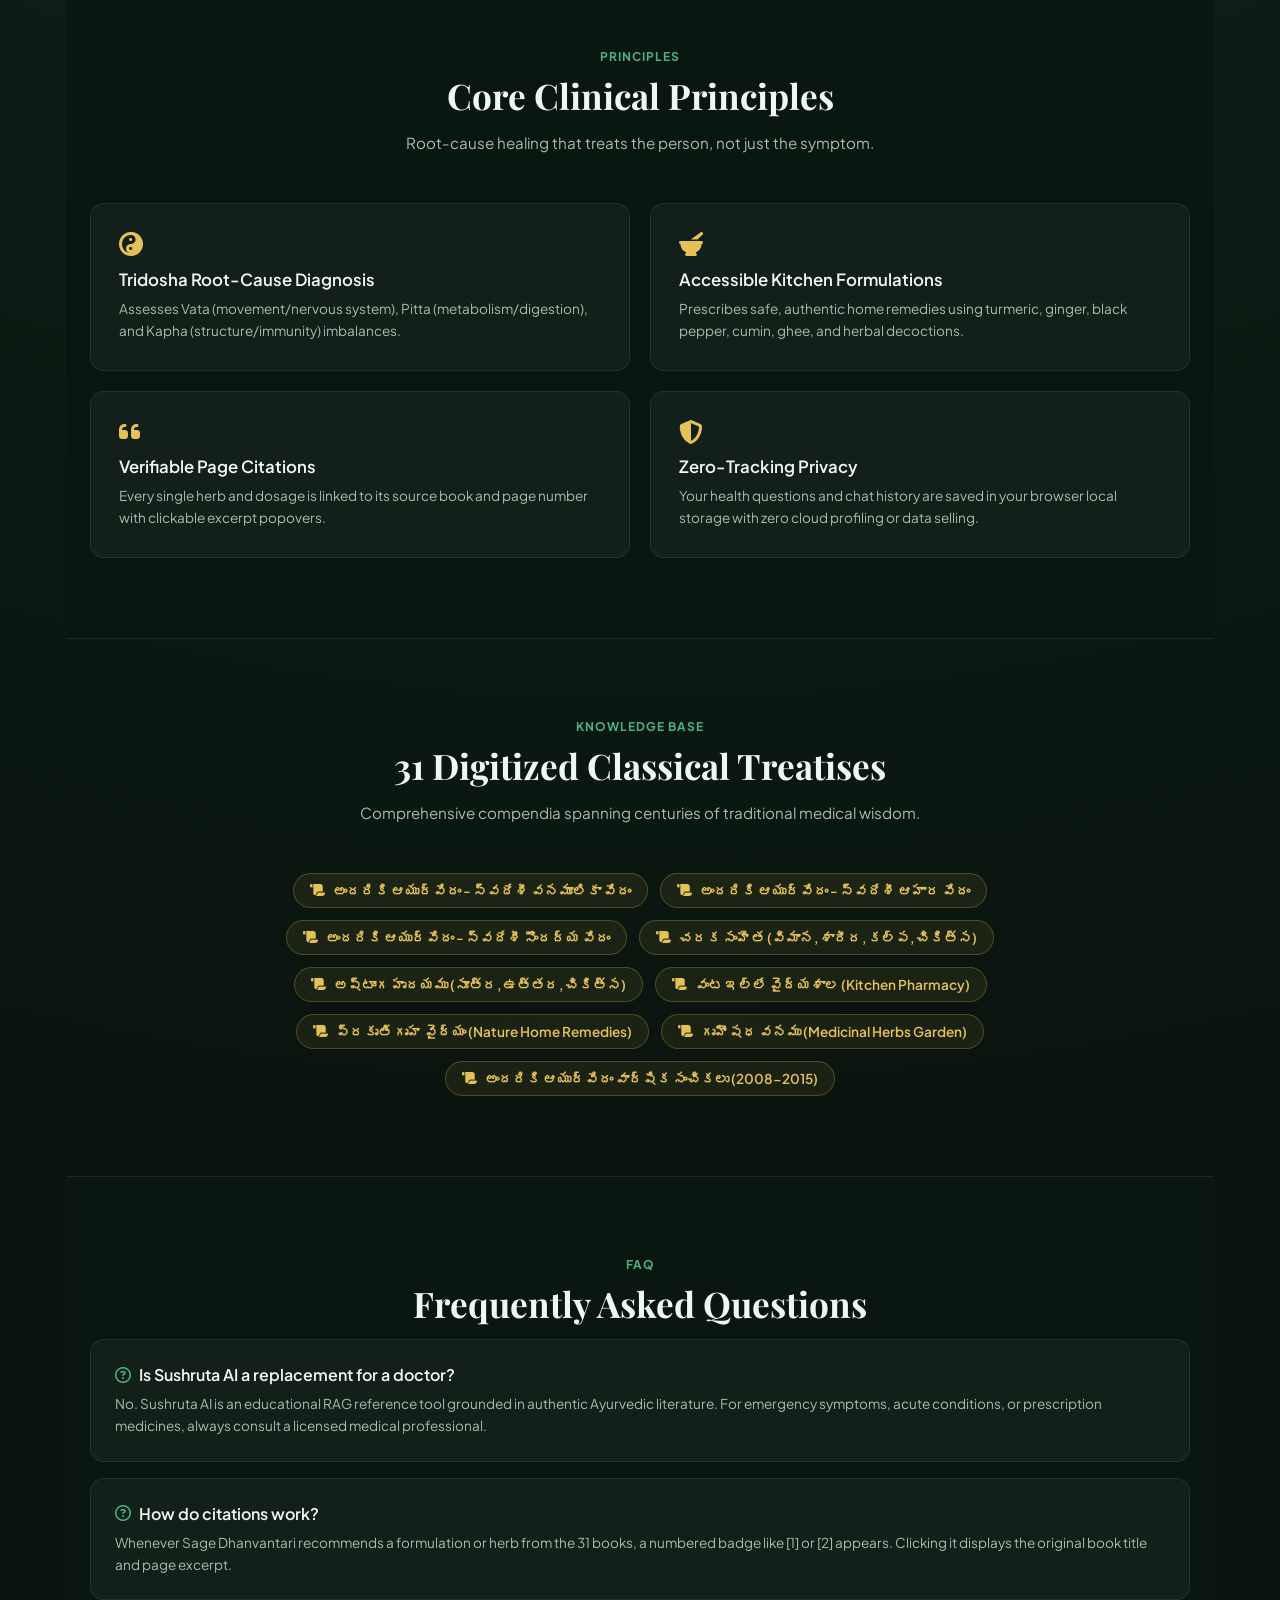
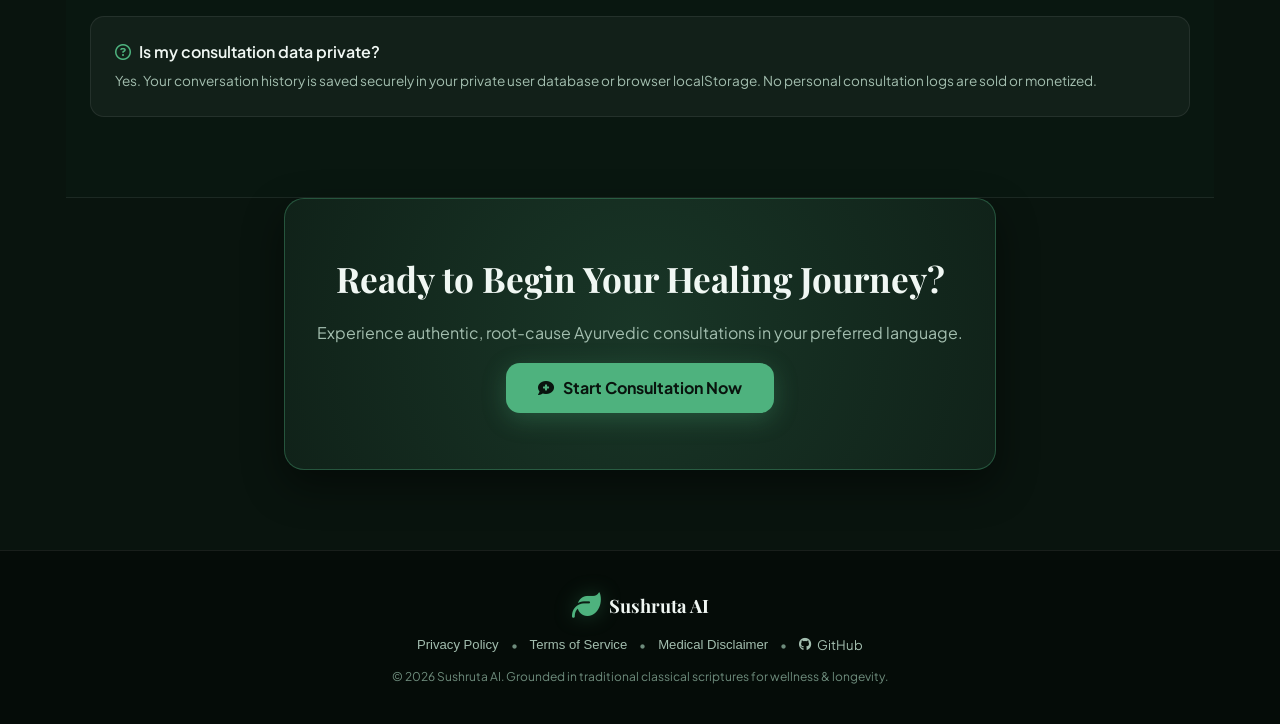
==== commit 1c649a11: "feat: multi-user authentication, persistent database chat history, and fast token streaming" ====
--- a/backend/static/index.html
+++ b/backend/static/index.html
@@ -60,6 +60,14 @@
                         </select>
                     </div>
 
+                    <!-- User Account / Auth Container -->
+                    <div id="landing-auth-container" class="auth-btn-wrapper">
+                        <button id="btn-landing-login" class="btn-auth-outline" title="Login to save consultations">
+                            <i class="fa-solid fa-user"></i>
+                            <span data-i18n="nav_login">Sign In</span>
+                        </button>
+                    </div>
+
                     <button id="btn-landing-start" class="btn-primary-glow">
                         <span data-i18n="nav_start_btn">Start Consultation</span>
                         <i class="fa-solid fa-arrow-right"></i>
@@ -240,7 +248,7 @@
                 </div>
                 <div class="faq-card">
                     <h4><i class="fa-regular fa-circle-question"></i> <span data-i18n="faq_q3">Is my consultation data private?</span></h4>
-                    <p data-i18n="faq_a3">Yes. Your conversation history is saved exclusively in your browser localStorage. No personal consultation logs are sold or stored permanently on third-party tracking databases.</p>
+                    <p data-i18n="faq_a3">Yes. Your conversation history is saved securely in your private user database or browser localStorage. No personal consultation logs are sold or monetized.</p>
                 </div>
             </div>
         </section>
@@ -305,7 +313,7 @@
                 <span data-i18n="sidebar_new_chat">New Consultation</span>
             </button>
 
-            <!-- Recent Chat History Section (Stored in localStorage) -->
+            <!-- User Database Chat History Section -->
             <div class="sidebar-section" id="sidebar-history-section">
                 <div class="section-header">
                     <span class="section-title"><i class="fa-solid fa-clock-rotate-left"></i> <span data-i18n="sidebar_history_title">Consultations</span></span>
@@ -379,13 +387,21 @@
                             <option value="Sanskrit">संस्कृतम् (Sanskrit)</option>
                             <option value="Tamil">தமிழ் (Tamil)</option>
                             <option value="Kannada">ಕನ್ನಡ (Kannada)</option>
-                            <option value="Malayalam">മലയാളം (Malayalam)</option>
+                            <option value="Malayalam">മലയാളం (Malayalam)</option>
                             <option value="Marathi">मराठी (Marathi)</option>
                             <option value="Bengali">বাংলা (Bengali)</option>
                             <option value="Spanish">Español (Spanish)</option>
                             <option value="French">Français (French)</option>
                             <option value="German">Deutsch (German)</option>
                         </select>
+                    </div>
+
+                    <!-- User Account / Auth Container in Chat Header -->
+                    <div id="chat-auth-container" class="auth-btn-wrapper">
+                        <button id="btn-chat-login" class="btn-auth-outline" title="Login to save consultations">
+                            <i class="fa-solid fa-user"></i>
+                            <span data-i18n="nav_login">Sign In</span>
+                        </button>
                     </div>
 
                     <label class="rerank-toggle" title="Enable Pinecone bge-reranker-v2-m3 for maximum scriptural relevance">
@@ -478,6 +494,63 @@
     <!-- ========================================================= -->
     <!-- MODALS & POPOVERS (ISOLATED)                              -->
     <!-- ========================================================= -->
+
+    <!-- Auth Modal (Sign In / Register) -->
+    <div class="modal-overlay hidden" id="auth-modal">
+        <div class="modal-card auth-modal-card">
+            <div class="modal-header">
+                <h3 id="auth-modal-title"><i class="fa-solid fa-leaf"></i> <span>Patient Portal</span></h3>
+                <button class="btn-close-modal" id="btn-close-auth">&times;</button>
+            </div>
+
+            <!-- Auth Mode Switcher -->
+            <div class="auth-tabs">
+                <button type="button" class="auth-tab active" id="tab-login">Sign In</button>
+                <button type="button" class="auth-tab" id="tab-signup">Create Account</button>
+            </div>
+
+            <!-- Login Form -->
+            <form id="login-form" class="auth-form">
+                <div class="form-group">
+                    <label for="login-email"><i class="fa-solid fa-envelope"></i> Email Address</label>
+                    <input type="email" id="login-email" placeholder="you@example.com" required>
+                </div>
+                <div class="form-group">
+                    <label for="login-password"><i class="fa-solid fa-lock"></i> Password</label>
+                    <input type="password" id="login-password" placeholder="••••••••" required>
+                </div>
+                <div id="login-error" class="auth-error-msg hidden"></div>
+                <div class="modal-actions">
+                    <button type="submit" class="btn btn-primary" id="btn-submit-login">
+                        <i class="fa-solid fa-right-to-bracket"></i> Sign In
+                    </button>
+                </div>
+            </form>
+
+            <!-- Signup Form -->
+            <form id="signup-form" class="auth-form hidden">
+                <div class="form-group">
+                    <label for="signup-name"><i class="fa-solid fa-user"></i> Full Name</label>
+                    <input type="text" id="signup-name" placeholder="Vaidya / Patient Name" required>
+                </div>
+                <div class="form-group">
+                    <label for="signup-email"><i class="fa-solid fa-envelope"></i> Email Address</label>
+                    <input type="email" id="signup-email" placeholder="you@example.com" required>
+                </div>
+                <div class="form-group">
+                    <label for="signup-password"><i class="fa-solid fa-lock"></i> Password</label>
+                    <input type="password" id="signup-password" placeholder="Minimum 6 characters" minlength="6" required>
+                </div>
+                <div id="signup-error" class="auth-error-msg hidden"></div>
+                <div class="modal-actions">
+                    <button type="submit" class="btn btn-primary" id="btn-submit-signup">
+                        <i class="fa-solid fa-user-plus"></i> Create Account
+                    </button>
+                </div>
+            </form>
+        </div>
+    </div>
+
     <!-- Settings Modal -->
     <div class="modal-overlay hidden" id="settings-modal">
         <div class="modal-card">
--- a/backend/static/style.css
+++ b/backend/static/style.css
@@ -1834,3 +1834,119 @@
         width: 100%;
     }
 }
+
+/* User Authentication & Profile Pill */
+.auth-btn-wrapper {
+    display: flex;
+    align-items: center;
+}
+
+.btn-auth-outline {
+    background: rgba(255, 255, 255, 0.05);
+    border: 1px solid var(--border);
+    color: var(--text-main);
+    font-family: var(--font-sans);
+    font-size: 0.82rem;
+    font-weight: 600;
+    padding: 0.35rem 0.85rem;
+    border-radius: 20px;
+    cursor: pointer;
+    display: inline-flex;
+    align-items: center;
+    gap: 0.45rem;
+    transition: var(--transition);
+}
+
+.btn-auth-outline:hover {
+    border-color: var(--primary);
+    background: rgba(78, 178, 126, 0.12);
+    color: var(--primary);
+}
+
+.auth-user-pill {
+    display: inline-flex;
+    align-items: center;
+    gap: 0.5rem;
+    background: rgba(78, 178, 126, 0.1);
+    border: 1px solid rgba(78, 178, 126, 0.25);
+    padding: 0.25rem 0.75rem;
+    border-radius: 20px;
+    font-size: 0.8rem;
+    color: var(--primary);
+    font-weight: 600;
+}
+
+.auth-user-name {
+    max-width: 120px;
+    overflow: hidden;
+    text-overflow: ellipsis;
+    white-space: nowrap;
+    color: var(--text-main);
+}
+
+.btn-auth-logout {
+    background: none;
+    border: none;
+    color: var(--text-dim);
+    cursor: pointer;
+    font-size: 0.75rem;
+    padding: 0 0.2rem;
+    transition: var(--transition);
+}
+
+.btn-auth-logout:hover {
+    color: #ef4444;
+}
+
+/* Auth Modal Tabs */
+.auth-tabs {
+    display: flex;
+    border-bottom: 1px solid var(--border);
+    margin-bottom: 1.5rem;
+}
+
+.auth-tab {
+    flex: 1;
+    background: none;
+    border: none;
+    border-bottom: 2px solid transparent;
+    color: var(--text-muted);
+    font-family: var(--font-sans);
+    font-size: 0.9rem;
+    font-weight: 600;
+    padding: 0.65rem 1rem;
+    cursor: pointer;
+    transition: var(--transition);
+}
+
+.auth-tab.active {
+    color: var(--primary);
+    border-bottom-color: var(--primary);
+}
+
+.auth-error-msg {
+    background: rgba(239, 68, 68, 0.1);
+    border: 1px solid rgba(239, 68, 68, 0.3);
+    color: #fca5a5;
+    padding: 0.6rem 0.85rem;
+    border-radius: var(--radius-sm);
+    font-size: 0.82rem;
+    margin-bottom: 1rem;
+}
+
+/* Real-time Streaming Cursor */
+.streaming-cursor {
+    display: inline-block;
+    width: 7px;
+    height: 15px;
+    background: var(--primary);
+    margin-left: 3px;
+    vertical-align: text-bottom;
+    animation: streamBlink 0.7s infinite;
+}
+
+@keyframes streamBlink {
+    0%, 100% { opacity: 1; }
+    50% { opacity: 0; }
+}
+
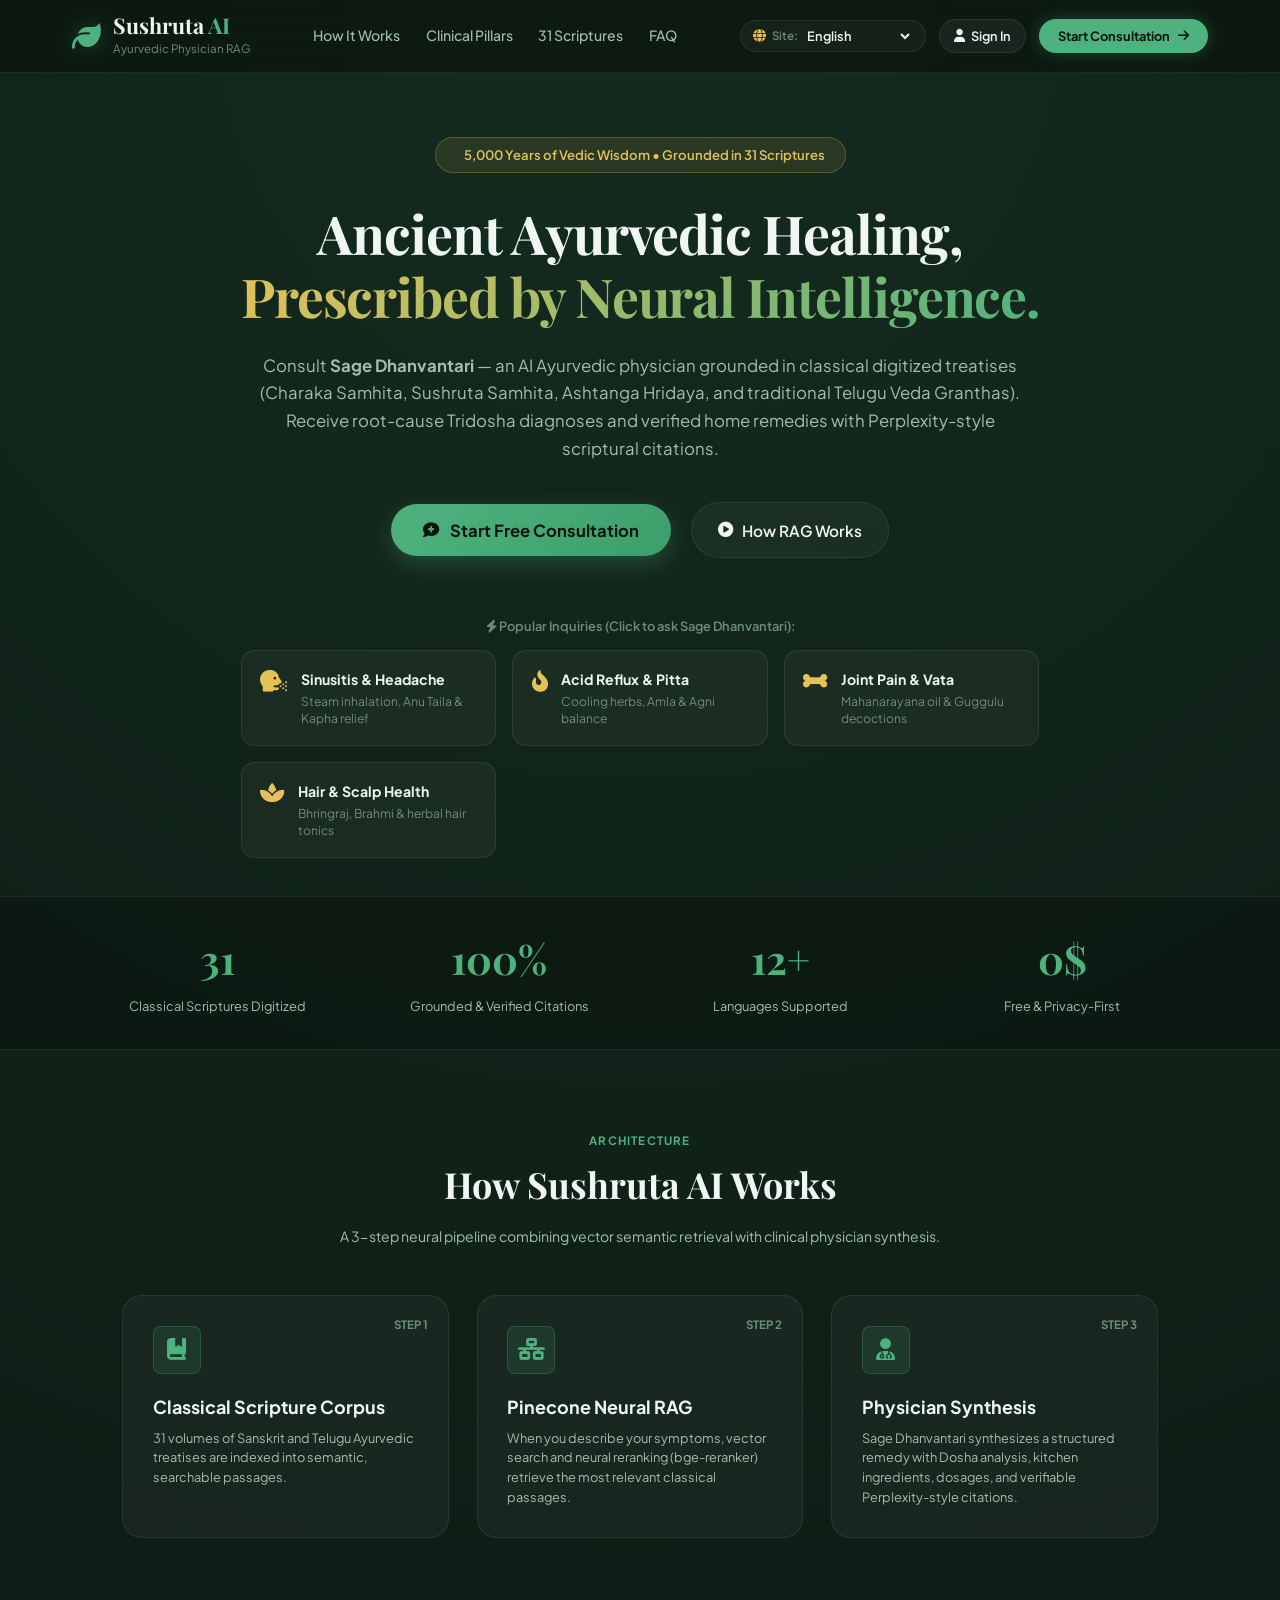
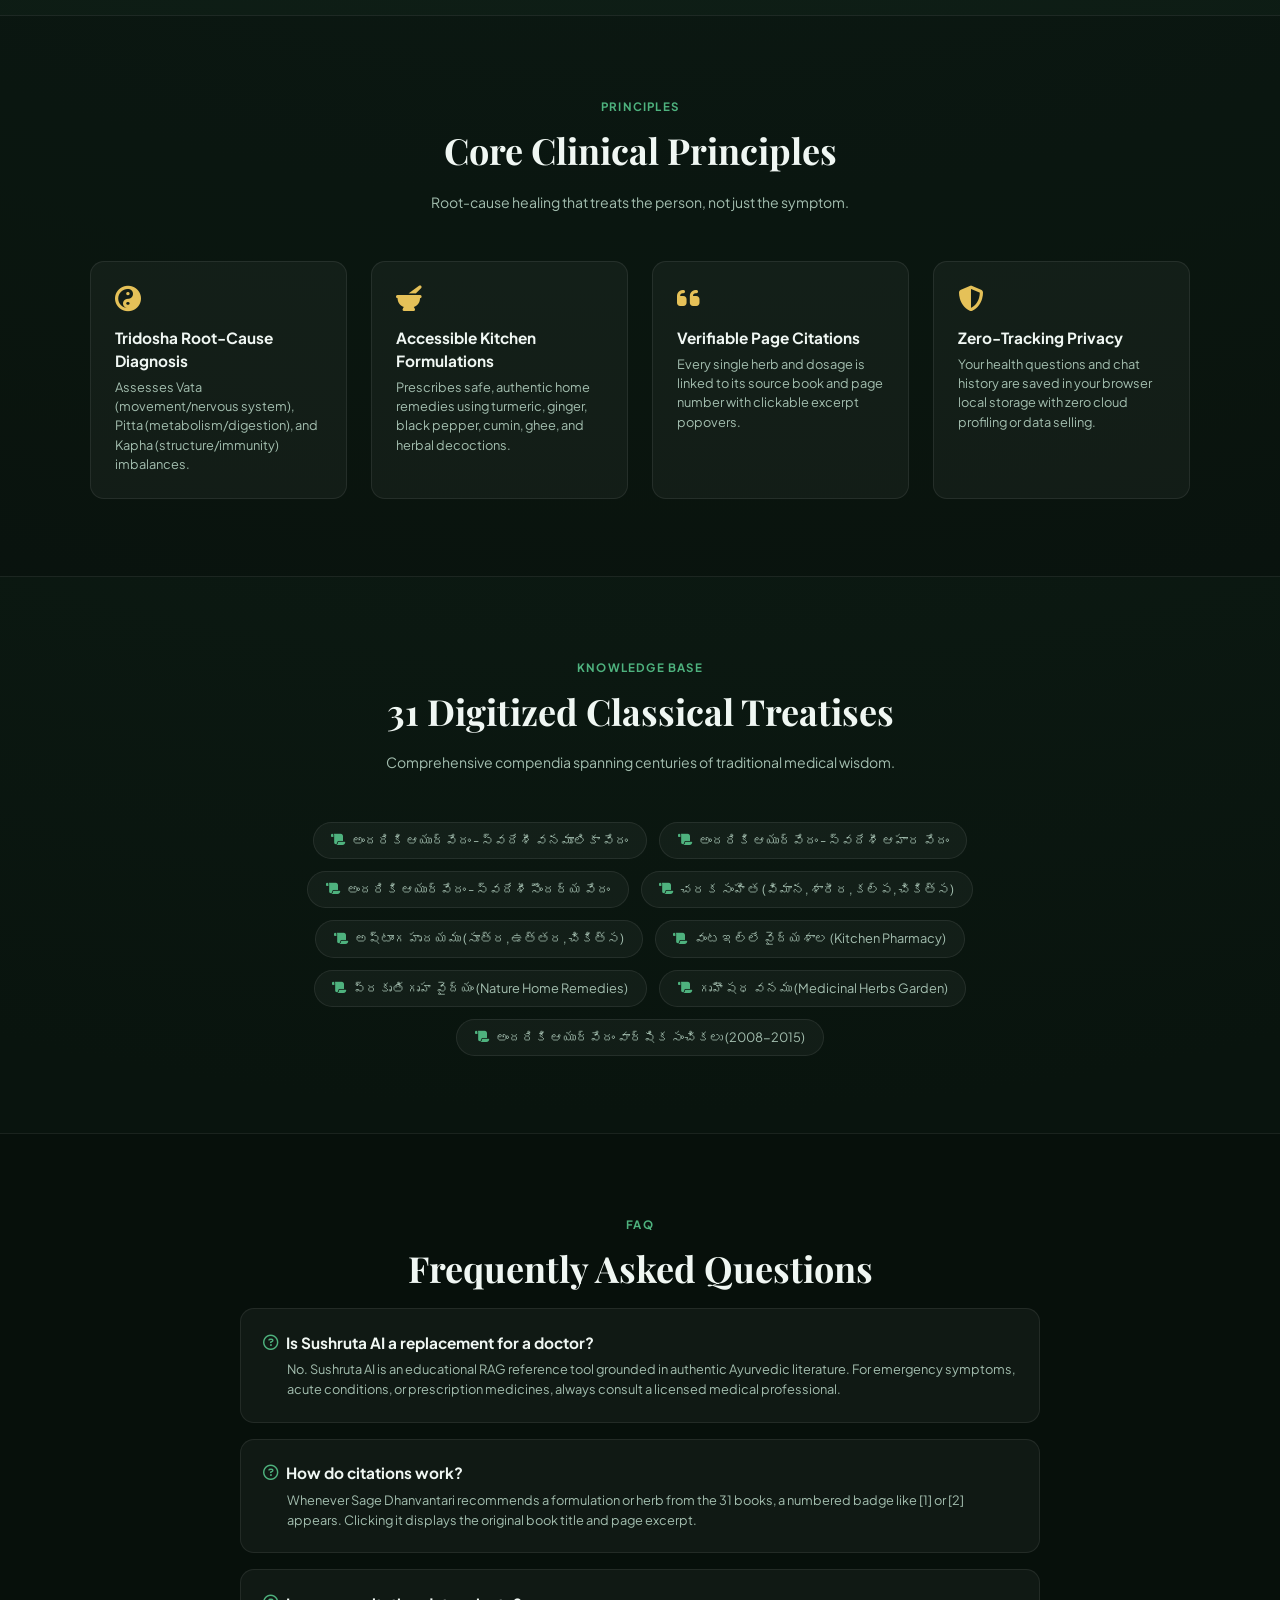
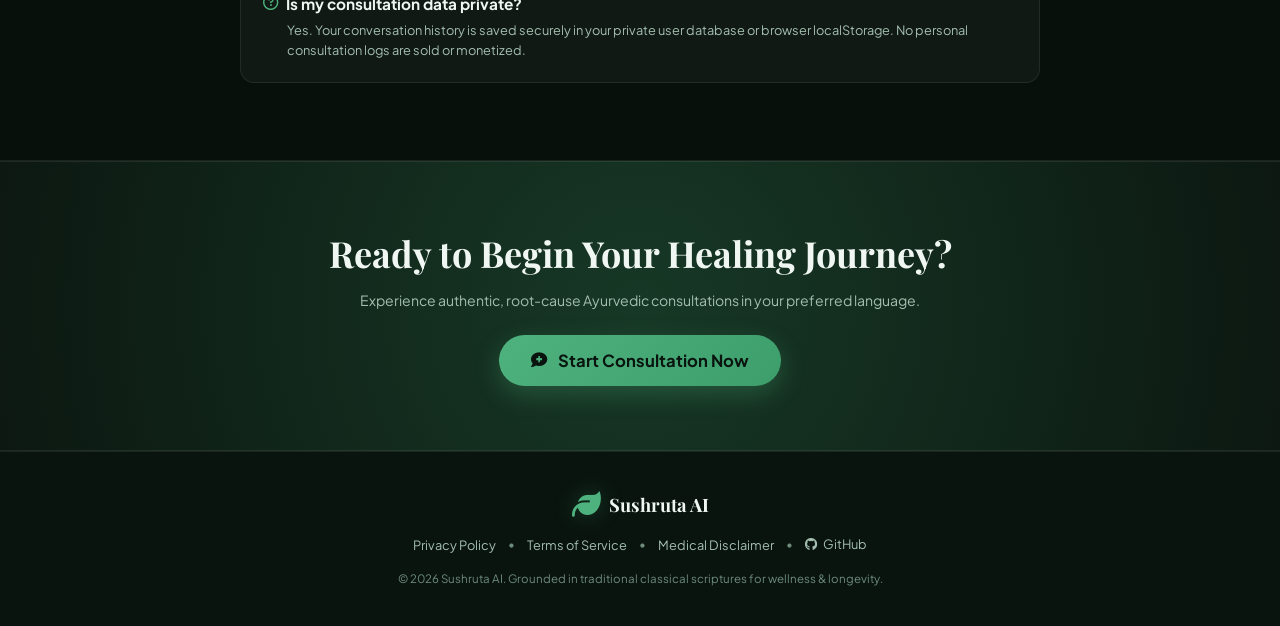
==== commit b788b3d8: "feat: wire mobile sidebar backdrop overlay with toggle/collapse support - Add sidebar-backdrop DOM r" ====
--- a/backend/static/index.html
+++ b/backend/static/index.html
@@ -287,6 +287,9 @@
     <!-- VIEW 2: CHATGPT-STYLE CONSULTATION CHAT (INTERACTIVE APP) -->
     <!-- ========================================================= -->
     <div class="app-layout hidden" id="chat-app-view">
+        <!-- Mobile Sidebar Backdrop Overlay -->
+        <div class="sidebar-backdrop hidden" id="sidebar-backdrop"></div>
+
         <!-- Collapsible Sidebar -->
         <aside class="sidebar" id="sidebar">
             <div class="sidebar-top">
--- a/backend/static/style.css
+++ b/backend/static/style.css
@@ -1,4 +1,8 @@
-/* Botanical Dark Theme Design System */
+/* ========================================================= */
+/* BOTANICAL DARK THEME - FULLY RESPONSIVE DESIGN SYSTEM     */
+/* Mobile-First Fluid Typography, Scalable Icons, 100dvh     */
+/* ========================================================= */
+
 :root {
     --bg-dark: #09140e;
     --bg-landing: #0c1811;
@@ -25,22 +29,29 @@
     
     --font-serif: 'Playfair Display', Georgia, serif;
     --font-sans: 'Plus Jakarta Sans', 'Inter', system-ui, -apple-system, sans-serif;
+    
     --shadow-sm: 0 4px 12px rgba(0, 0, 0, 0.25);
+    --shadow-md: 0 8px 24px rgba(0, 0, 0, 0.35);
     --shadow-lg: 0 16px 40px rgba(0, 0, 0, 0.45);
+    
     --radius-sm: 8px;
     --radius-md: 14px;
     --radius-lg: 20px;
-    --transition: all 0.25s cubic-bezier(0.2, 0, 0, 1);
-}
-
-* {
+    --radius-full: 9999px;
+    --transition: all 0.22s cubic-bezier(0.2, 0, 0, 1);
+}
+
+/* Global Reset & Base */
+*, *::before, *::after {
     margin: 0;
     padding: 0;
     box-sizing: border-box;
+    -webkit-tap-highlight-color: transparent;
 }
 
 html {
     scroll-behavior: smooth;
+    font-size: 16px;
 }
 
 body {
@@ -48,18 +59,27 @@
     background-color: var(--bg-dark);
     color: var(--text-main);
     min-height: 100vh;
+    min-height: 100dvh;
     overflow-x: hidden;
-}
-
-/* Global Hidden Helper */
+    line-height: 1.5;
+    -webkit-font-smoothing: antialiased;
+}
+
+/* Helpers */
 .hidden {
     display: none !important;
 }
 
-/* Scrollbar */
+.gradient-text {
+    background: linear-gradient(135deg, #e5c158 0%, #4eb27e 100%);
+    -webkit-background-clip: text;
+    -webkit-text-fill-color: transparent;
+}
+
+/* Custom Scrollbars */
 ::-webkit-scrollbar {
-    width: 6px;
-    height: 6px;
+    width: 5px;
+    height: 5px;
 }
 ::-webkit-scrollbar-track {
     background: transparent;
@@ -73,11 +93,12 @@
 }
 
 /* ========================================================= */
-/* 1. LANDING PAGE STYLES                                    */
+/* 1. LANDING PAGE VIEW (Fluid, Scalable & Mobile Friendly)  */
 /* ========================================================= */
 .landing-page-view {
     width: 100%;
     min-height: 100vh;
+    min-height: 100dvh;
     background: radial-gradient(circle at 50% 0%, #152b20 0%, var(--bg-dark) 70%);
     display: flex;
     flex-direction: column;
@@ -89,40 +110,44 @@
     position: sticky;
     top: 0;
     z-index: 100;
-    background: rgba(12, 24, 17, 0.85);
+    background: rgba(12, 24, 17, 0.88);
     backdrop-filter: blur(14px);
+    -webkit-backdrop-filter: blur(14px);
     border-bottom: 1px solid var(--border);
-    padding: 0.85rem 0;
+    padding: clamp(0.6rem, 1.5vw, 0.9rem) 0;
 }
 
 .landing-nav-container {
     max-width: 1200px;
     margin: 0 auto;
-    padding: 0 1.5rem;
+    padding: 0 clamp(1rem, 3vw, 2rem);
     display: flex;
     justify-content: space-between;
     align-items: center;
+    gap: 1rem;
+    flex-wrap: wrap;
 }
 
 .landing-brand {
     display: flex;
     align-items: center;
-    gap: 0.75rem;
-    cursor: pointer;
+    gap: clamp(0.5rem, 1.2vw, 0.75rem);
+    cursor: pointer;
+    text-decoration: none;
 }
 
 .brand-icon {
-    font-size: 1.8rem;
+    font-size: clamp(1.4rem, 2.5vw, 1.8rem);
     color: var(--primary);
     filter: drop-shadow(0 0 10px var(--primary-glow));
+    flex-shrink: 0;
 }
 
 .landing-brand-title {
     font-family: var(--font-serif);
-    font-size: 1.3rem;
+    font-size: clamp(1.1rem, 2vw, 1.35rem);
     font-weight: 700;
     color: var(--text-main);
-    display: block;
     line-height: 1.1;
 }
 
@@ -131,20 +156,22 @@
 }
 
 .landing-brand-tag {
-    font-size: 0.7rem;
+    font-size: clamp(0.65rem, 1vw, 0.72rem);
     color: var(--text-dim);
     display: block;
+    white-space: nowrap;
 }
 
 .landing-nav-links {
     display: flex;
-    gap: 1.75rem;
+    align-items: center;
+    gap: clamp(1rem, 2vw, 1.75rem);
 }
 
 .nav-link {
     color: var(--text-muted);
     text-decoration: none;
-    font-size: 0.88rem;
+    font-size: clamp(0.8rem, 1.2vw, 0.88rem);
     font-weight: 500;
     transition: var(--transition);
 }
@@ -156,18 +183,19 @@
 .landing-nav-actions {
     display: flex;
     align-items: center;
-    gap: 0.85rem;
+    gap: clamp(0.4rem, 1vw, 0.85rem);
+    flex-wrap: wrap;
 }
 
 /* Header Website UI Language Selector */
 .lang-selector-wrapper {
     display: flex;
     align-items: center;
-    gap: 0.4rem;
+    gap: 0.35rem;
     background: var(--bg-card);
     border: 1px solid var(--border);
-    border-radius: 20px;
-    padding: 0.3rem 0.75rem;
+    border-radius: var(--radius-full);
+    padding: clamp(0.25rem, 0.8vw, 0.35rem) clamp(0.5rem, 1vw, 0.75rem);
     transition: var(--transition);
 }
 
@@ -177,12 +205,12 @@
 }
 
 .lang-icon {
-    font-size: 0.85rem;
+    font-size: clamp(0.75rem, 1vw, 0.85rem);
     color: var(--accent-gold);
 }
 
 .lang-selector-label {
-    font-size: 0.75rem;
+    font-size: clamp(0.68rem, 0.9vw, 0.75rem);
     font-weight: 600;
     color: var(--text-dim);
 }
@@ -193,14 +221,80 @@
     outline: none;
     color: var(--text-main);
     font-family: var(--font-sans);
-    font-size: 0.8rem;
+    font-size: clamp(0.75rem, 1vw, 0.82rem);
     font-weight: 600;
     cursor: pointer;
+    max-width: 110px;
 }
 
 .lang-select option {
     background: #15291e;
     color: var(--text-main);
+}
+
+/* Auth Buttons */
+.auth-btn-wrapper {
+    display: flex;
+    align-items: center;
+}
+
+.btn-auth-outline {
+    background: rgba(255, 255, 255, 0.05);
+    border: 1px solid var(--border);
+    color: var(--text-main);
+    font-family: var(--font-sans);
+    font-size: clamp(0.75rem, 1vw, 0.82rem);
+    font-weight: 600;
+    padding: clamp(0.3rem, 0.8vw, 0.4rem) clamp(0.6rem, 1.2vw, 0.85rem);
+    border-radius: var(--radius-full);
+    cursor: pointer;
+    display: inline-flex;
+    align-items: center;
+    gap: 0.4rem;
+    transition: var(--transition);
+    min-height: 34px;
+}
+
+.btn-auth-outline:hover {
+    border-color: var(--primary);
+    background: rgba(78, 178, 126, 0.12);
+    color: var(--primary);
+}
+
+.auth-user-pill {
+    display: inline-flex;
+    align-items: center;
+    gap: 0.45rem;
+    background: rgba(78, 178, 126, 0.1);
+    border: 1px solid rgba(78, 178, 126, 0.25);
+    padding: clamp(0.25rem, 0.6vw, 0.35rem) clamp(0.5rem, 1vw, 0.75rem);
+    border-radius: var(--radius-full);
+    font-size: clamp(0.74rem, 0.95vw, 0.8rem);
+    color: var(--primary);
+    font-weight: 600;
+    min-height: 34px;
+}
+
+.auth-user-name {
+    max-width: clamp(70px, 12vw, 130px);
+    overflow: hidden;
+    text-overflow: ellipsis;
+    white-space: nowrap;
+    color: var(--text-main);
+}
+
+.btn-auth-logout {
+    background: none;
+    border: none;
+    color: var(--text-dim);
+    cursor: pointer;
+    font-size: 0.8rem;
+    padding: 0 0.25rem;
+    transition: var(--transition);
+}
+
+.btn-auth-logout:hover {
+    color: #ef4444;
 }
 
 .btn-primary-glow {
@@ -208,29 +302,30 @@
     color: var(--bg-dark);
     border: none;
     font-family: var(--font-sans);
-    font-size: 0.85rem;
+    font-size: clamp(0.78rem, 1vw, 0.85rem);
     font-weight: 700;
-    padding: 0.6rem 1.25rem;
-    border-radius: 20px;
+    padding: clamp(0.4rem, 0.9vw, 0.5rem) clamp(0.85rem, 1.5vw, 1.25rem);
+    border-radius: var(--radius-full);
     cursor: pointer;
     display: inline-flex;
     align-items: center;
     gap: 0.5rem;
-    box-shadow: 0 2px 14px var(--primary-glow);
-    transition: var(--transition);
+    box-shadow: 0 0 16px var(--primary-glow);
+    transition: var(--transition);
+    min-height: 34px;
 }
 
 .btn-primary-glow:hover {
     background: var(--primary-hover);
     transform: translateY(-1px);
-    box-shadow: 0 4px 18px var(--primary-glow);
+    box-shadow: 0 0 22px rgba(78, 178, 126, 0.45);
 }
 
 /* Landing Hero Section */
 .landing-hero {
-    max-width: 960px;
+    max-width: 1000px;
     margin: 0 auto;
-    padding: 4.5rem 1.5rem 3.5rem;
+    padding: clamp(2rem, 5vw, 4.5rem) clamp(1rem, 3vw, 2rem) clamp(1.5rem, 3vw, 3rem);
     text-align: center;
     display: flex;
     flex-direction: column;
@@ -238,91 +333,87 @@
 }
 
 .hero-badge {
-    background: rgba(78, 178, 126, 0.12);
-    color: var(--primary);
-    border: 1px solid rgba(78, 178, 126, 0.28);
-    font-size: 0.8rem;
+    display: inline-flex;
+    align-items: center;
+    gap: 0.5rem;
+    background: rgba(229, 193, 88, 0.1);
+    color: var(--accent-gold);
+    border: 1px solid rgba(229, 193, 88, 0.25);
+    padding: clamp(0.3rem, 0.8vw, 0.45rem) clamp(0.75rem, 1.8vw, 1.25rem);
+    border-radius: var(--radius-full);
+    font-size: clamp(0.72rem, 1.1vw, 0.82rem);
     font-weight: 600;
-    padding: 0.4rem 1rem;
-    border-radius: 20px;
-    display: inline-flex;
-    align-items: center;
-    gap: 0.5rem;
-    margin-bottom: 1.5rem;
+    margin-bottom: clamp(1rem, 2.5vw, 1.75rem);
 }
 
 .hero-title {
     font-family: var(--font-serif);
-    font-size: 3rem;
+    font-size: clamp(1.85rem, 4.5vw + 0.5rem, 3.35rem);
+    line-height: 1.18;
+    color: var(--text-main);
+    margin-bottom: clamp(0.9rem, 2vw, 1.5rem);
+    letter-spacing: -0.02em;
+}
+
+.hero-subtitle {
+    font-size: clamp(0.88rem, 1.3vw + 0.3rem, 1.05rem);
+    color: var(--text-muted);
+    max-width: 780px;
+    line-height: 1.65;
+    margin-bottom: clamp(1.5rem, 3.5vw, 2.5rem);
+}
+
+.hero-cta-group {
+    display: flex;
+    align-items: center;
+    justify-content: center;
+    gap: clamp(0.75rem, 2vw, 1.25rem);
+    flex-wrap: wrap;
+    margin-bottom: clamp(2rem, 4vw, 3.5rem);
+    width: 100%;
+}
+
+.btn-hero-primary {
+    background: linear-gradient(135deg, #4eb27e 0%, #3d9e6c 100%);
+    color: var(--bg-dark);
+    font-family: var(--font-sans);
+    font-size: clamp(0.9rem, 1.3vw, 1.05rem);
     font-weight: 700;
-    line-height: 1.2;
-    color: var(--text-main);
-    margin-bottom: 1.25rem;
-    letter-spacing: -0.5px;
-}
-
-.gradient-text {
-    background: linear-gradient(135deg, #62cca0 0%, #e5c158 100%);
-    -webkit-background-clip: text;
-    -webkit-text-fill-color: transparent;
-}
-
-.hero-subtitle {
-    font-size: 1.05rem;
-    color: var(--text-muted);
-    line-height: 1.7;
-    max-width: 780px;
-    margin-bottom: 2.25rem;
-}
-
-.hero-subtitle strong {
-    color: #bbf0d4;
-}
-
-.hero-cta-group {
-    display: flex;
-    gap: 1rem;
-    margin-bottom: 3.5rem;
-}
-
-.btn-hero-primary {
-    background: var(--primary);
-    color: var(--bg-dark);
+    padding: clamp(0.75rem, 1.5vw, 0.95rem) clamp(1.35rem, 2.5vw, 2rem);
+    border-radius: var(--radius-full);
     border: none;
+    cursor: pointer;
+    display: inline-flex;
+    align-items: center;
+    justify-content: center;
+    gap: 0.65rem;
+    box-shadow: 0 8px 24px var(--primary-glow);
+    transition: var(--transition);
+    min-height: 48px;
+}
+
+.btn-hero-primary:hover {
+    transform: translateY(-2px);
+    box-shadow: 0 12px 30px rgba(78, 178, 126, 0.45);
+}
+
+.btn-hero-secondary {
+    background: var(--bg-card);
+    color: var(--text-main);
     font-family: var(--font-sans);
-    font-size: 1rem;
-    font-weight: 700;
-    padding: 0.9rem 2rem;
-    border-radius: var(--radius-md);
-    cursor: pointer;
-    display: inline-flex;
-    align-items: center;
-    gap: 0.6rem;
-    box-shadow: 0 6px 24px var(--primary-glow);
-    transition: var(--transition);
-}
-
-.btn-hero-primary:hover {
-    background: var(--primary-hover);
-    transform: translateY(-2px);
-    box-shadow: 0 8px 28px var(--primary-glow);
-}
-
-.btn-hero-secondary {
-    background: var(--bg-surface);
-    color: var(--text-main);
+    font-size: clamp(0.88rem, 1.2vw, 0.98rem);
+    font-weight: 600;
+    padding: clamp(0.75rem, 1.5vw, 0.95rem) clamp(1.2rem, 2vw, 1.65rem);
+    border-radius: var(--radius-full);
     border: 1px solid var(--border);
-    font-family: var(--font-sans);
-    font-size: 1rem;
-    font-weight: 600;
-    padding: 0.9rem 1.75rem;
-    border-radius: var(--radius-md);
     cursor: pointer;
     text-decoration: none;
     display: inline-flex;
     align-items: center;
+    justify-content: center;
     gap: 0.6rem;
     transition: var(--transition);
+    min-height: 48px;
 }
 
 .btn-hero-secondary:hover {
@@ -330,272 +421,281 @@
     border-color: var(--border-highlight);
 }
 
-/* Quick Inquiries Hero Prompt Cards */
+/* Hero Popular Inquiries Grid */
 .hero-prompts-container {
     width: 100%;
-    text-align: left;
+    max-width: 900px;
+    margin-top: 0.5rem;
 }
 
 .prompts-label {
-    font-size: 0.8rem;
-    font-weight: 700;
-    text-transform: uppercase;
-    letter-spacing: 0.8px;
+    display: block;
+    font-size: clamp(0.75rem, 1vw, 0.84rem);
     color: var(--text-dim);
-    margin-bottom: 0.75rem;
-    display: flex;
-    align-items: center;
-    gap: 0.4rem;
+    margin-bottom: 0.85rem;
+    font-weight: 600;
 }
 
 .hero-prompts-grid {
     display: grid;
-    grid-template-columns: repeat(2, 1fr);
-    gap: 1rem;
+    grid-template-columns: repeat(auto-fit, minmax(min(100%, 250px), 1fr));
+    gap: clamp(0.65rem, 1.5vw, 1rem);
+    width: 100%;
 }
 
 .hero-prompt-card {
-    background: rgba(255, 255, 255, 0.03);
+    background: var(--bg-card);
     border: 1px solid var(--border);
     border-radius: var(--radius-md);
-    padding: 1.15rem;
-    display: flex;
-    align-items: center;
-    gap: 1rem;
+    padding: clamp(0.85rem, 1.8vw, 1.15rem);
+    display: flex;
+    align-items: flex-start;
+    gap: 0.85rem;
+    text-align: left;
     cursor: pointer;
     transition: var(--transition);
 }
 
 .hero-prompt-card:hover {
-    background: rgba(78, 178, 126, 0.08);
+    background: var(--bg-card-hover);
     border-color: var(--border-highlight);
     transform: translateY(-2px);
+    box-shadow: var(--shadow-sm);
 }
 
 .prompt-icon {
-    font-size: 1.4rem;
+    font-size: clamp(1.1rem, 2vw, 1.35rem);
     color: var(--accent-gold);
     flex-shrink: 0;
+    margin-top: 2px;
 }
 
 .hero-prompt-card strong {
-    font-size: 0.92rem;
-    color: var(--text-main);
     display: block;
+    font-size: clamp(0.84rem, 1.1vw, 0.92rem);
+    color: var(--text-main);
     margin-bottom: 0.2rem;
 }
 
 .hero-prompt-card p {
-    font-size: 0.78rem;
+    font-size: clamp(0.72rem, 0.95vw, 0.78rem);
     color: var(--text-dim);
+    line-height: 1.35;
 }
 
 /* Stats Bar */
 .landing-stats-bar {
     border-top: 1px solid var(--border);
     border-bottom: 1px solid var(--border);
-    background: rgba(0, 0, 0, 0.25);
-    padding: 2.25rem 1.5rem;
+    background: rgba(9, 20, 14, 0.6);
+    padding: clamp(1.25rem, 3vw, 2rem) clamp(1rem, 3vw, 2rem);
 }
 
 .stats-grid {
-    max-width: 1000px;
+    max-width: 1100px;
     margin: 0 auto;
     display: grid;
-    grid-template-columns: repeat(4, 1fr);
-    gap: 1.5rem;
+    grid-template-columns: repeat(auto-fit, minmax(min(100%, 140px), 1fr));
+    gap: clamp(1rem, 2vw, 2rem);
     text-align: center;
 }
 
 .stat-number {
+    display: block;
     font-family: var(--font-serif);
-    font-size: 2.2rem;
+    font-size: clamp(1.6rem, 3.5vw, 2.5rem);
     font-weight: 700;
     color: var(--primary);
-    display: block;
-    line-height: 1.1;
-    margin-bottom: 0.3rem;
+    margin-bottom: 0.25rem;
 }
 
 .stat-label {
-    font-size: 0.78rem;
-    color: var(--text-muted);
-    font-weight: 500;
+    font-size: clamp(0.72rem, 1vw, 0.8rem);
+    color: var(--text-muted);
 }
 
 /* Landing Sections */
 .landing-section {
     max-width: 1100px;
     margin: 0 auto;
-    padding: 5rem 1.5rem;
+    padding: clamp(3rem, 6vw, 5rem) clamp(1rem, 3vw, 2rem);
     text-align: center;
+    width: 100%;
 }
 
 .landing-section.dark-alt {
     max-width: 100%;
-    background: #091710;
+    background: rgba(0, 0, 0, 0.2);
     border-top: 1px solid var(--border);
     border-bottom: 1px solid var(--border);
 }
 
-.landing-section.dark-alt > * {
-    max-width: 1100px;
-    margin-left: auto;
-    margin-right: auto;
-}
-
 .section-badge {
-    font-size: 0.75rem;
+    display: inline-block;
+    font-size: clamp(0.7rem, 0.9vw, 0.75rem);
     font-weight: 700;
     text-transform: uppercase;
-    letter-spacing: 1px;
+    letter-spacing: 1.2px;
     color: var(--primary);
     margin-bottom: 0.5rem;
 }
 
 .section-title {
     font-family: var(--font-serif);
-    font-size: 2.2rem;
-    color: var(--text-main);
-    margin-bottom: 0.75rem;
+    font-size: clamp(1.45rem, 3vw + 0.3rem, 2.25rem);
+    color: var(--text-main);
+    margin-bottom: clamp(0.5rem, 1.5vw, 0.85rem);
 }
 
 .section-sub {
-    font-size: 0.95rem;
-    color: var(--text-muted);
-    max-width: 600px;
-    margin: 0 auto 3rem;
+    font-size: clamp(0.84rem, 1.1vw, 0.95rem);
+    color: var(--text-muted);
+    max-width: 620px;
+    margin: 0 auto clamp(2rem, 4vw, 3rem);
     line-height: 1.6;
 }
 
-/* How it Works Steps Grid */
+/* Steps Grid */
 .landing-steps-grid {
     display: grid;
-    grid-template-columns: repeat(3, 1fr);
-    gap: 1.5rem;
+    grid-template-columns: repeat(auto-fit, minmax(min(100%, 280px), 1fr));
+    gap: clamp(1rem, 2.5vw, 1.75rem);
     text-align: left;
 }
 
 .landing-step-card {
-    background: var(--bg-surface);
+    background: var(--bg-card);
     border: 1px solid var(--border);
-    border-radius: var(--radius-md);
-    padding: 2rem 1.5rem;
+    border-radius: var(--radius-lg);
+    padding: clamp(1.25rem, 2.5vw, 1.85rem);
     position: relative;
-    display: flex;
-    flex-direction: column;
-    gap: 0.75rem;
+    transition: var(--transition);
+}
+
+.landing-step-card:hover {
+    border-color: var(--border-highlight);
+    background: var(--bg-card-hover);
+    transform: translateY(-3px);
 }
 
 .step-badge {
     position: absolute;
     top: 1.25rem;
     right: 1.25rem;
-    font-size: 0.75rem;
+    font-size: 0.72rem;
     font-weight: 700;
     color: var(--text-dim);
-    background: rgba(255, 255, 255, 0.05);
-    padding: 0.2rem 0.5rem;
-    border-radius: 4px;
+    text-transform: uppercase;
 }
 
 .step-icon-box {
-    width: 46px;
-    height: 46px;
+    width: clamp(40px, 6vw, 48px);
+    height: clamp(40px, 6vw, 48px);
+    border-radius: var(--radius-sm);
     background: rgba(78, 178, 126, 0.12);
-    border-radius: 12px;
+    border: 1px solid rgba(78, 178, 126, 0.25);
+    color: var(--primary);
     display: flex;
     align-items: center;
     justify-content: center;
-    color: var(--primary);
-    font-size: 1.3rem;
+    font-size: clamp(1.1rem, 2vw, 1.35rem);
+    margin-bottom: 1.25rem;
+}
+
+.landing-step-card h3 {
+    font-size: clamp(1rem, 1.4vw, 1.15rem);
+    color: var(--text-main);
     margin-bottom: 0.5rem;
 }
 
-.landing-step-card h3 {
-    font-size: 1.15rem;
-    font-weight: 600;
-    color: var(--text-main);
-}
-
 .landing-step-card p {
-    font-size: 0.85rem;
-    color: var(--text-muted);
-    line-height: 1.6;
-}
-
-/* Clinical Pillars Grid */
+    font-size: clamp(0.8rem, 1vw, 0.88rem);
+    color: var(--text-muted);
+    line-height: 1.55;
+}
+
+/* Pillars Grid */
 .landing-pillars-grid {
     display: grid;
-    grid-template-columns: repeat(2, 1fr);
-    gap: 1.25rem;
+    grid-template-columns: repeat(auto-fit, minmax(min(100%, 240px), 1fr));
+    gap: clamp(0.85rem, 2vw, 1.5rem);
     text-align: left;
+    max-width: 1100px;
+    margin: 0 auto;
 }
 
 .landing-pillar-card {
     background: var(--bg-card);
     border: 1px solid var(--border);
     border-radius: var(--radius-md);
-    padding: 1.75rem;
-    display: flex;
-    flex-direction: column;
-    gap: 0.5rem;
+    padding: clamp(1rem, 2vw, 1.5rem);
     transition: var(--transition);
 }
 
 .landing-pillar-card:hover {
+    border-color: var(--border-highlight);
     background: var(--bg-card-hover);
-    border-color: var(--border-highlight);
 }
 
 .pillar-icon {
-    font-size: 1.5rem;
+    font-size: clamp(1.3rem, 2.5vw, 1.6rem);
     color: var(--accent-gold);
-    margin-bottom: 0.3rem;
+    margin-bottom: 0.85rem;
+    display: block;
 }
 
 .landing-pillar-card h4 {
-    font-size: 1.05rem;
-    font-weight: 600;
-    color: var(--text-main);
+    font-size: clamp(0.9rem, 1.2vw, 1rem);
+    color: var(--text-main);
+    margin-bottom: 0.4rem;
 }
 
 .landing-pillar-card p {
-    font-size: 0.85rem;
-    color: var(--text-muted);
-    line-height: 1.6;
-}
-
-/* Scriptures Showcase Chips */
+    font-size: clamp(0.78rem, 1vw, 0.84rem);
+    color: var(--text-muted);
+    line-height: 1.5;
+}
+
+/* Scripture Chips Grid */
 .scriptures-chips-grid {
     display: flex;
     flex-wrap: wrap;
     justify-content: center;
-    gap: 0.75rem;
+    gap: clamp(0.4rem, 1vw, 0.75rem);
     max-width: 900px;
     margin: 0 auto;
 }
 
 .scripture-chip {
-    background: rgba(229, 193, 88, 0.08);
-    border: 1px solid rgba(229, 193, 88, 0.25);
-    color: var(--accent-gold);
-    border-radius: 20px;
-    padding: 0.5rem 1rem;
-    font-size: 0.85rem;
-    font-weight: 600;
-    display: flex;
-    align-items: center;
-    gap: 0.5rem;
-}
-
-/* FAQ */
+    background: var(--bg-card);
+    border: 1px solid var(--border);
+    border-radius: var(--radius-full);
+    padding: clamp(0.35rem, 0.8vw, 0.5rem) clamp(0.75rem, 1.5vw, 1.1rem);
+    font-size: clamp(0.75rem, 1vw, 0.82rem);
+    color: var(--text-muted);
+    display: inline-flex;
+    align-items: center;
+    gap: 0.45rem;
+    transition: var(--transition);
+}
+
+.scripture-chip i {
+    color: var(--primary);
+}
+
+.scripture-chip:hover {
+    background: var(--bg-card-hover);
+    border-color: var(--primary);
+    color: var(--text-main);
+}
+
+/* FAQ Container */
 .faq-container {
     max-width: 800px;
     margin: 0 auto;
     display: flex;
     flex-direction: column;
-    gap: 1rem;
+    gap: clamp(0.75rem, 1.5vw, 1rem);
     text-align: left;
 }
 
@@ -603,14 +703,13 @@
     background: var(--bg-card);
     border: 1px solid var(--border);
     border-radius: var(--radius-md);
-    padding: 1.5rem;
+    padding: clamp(1rem, 2vw, 1.35rem);
 }
 
 .faq-card h4 {
-    font-size: 1rem;
-    font-weight: 600;
-    color: var(--text-main);
-    margin-bottom: 0.5rem;
+    font-size: clamp(0.88rem, 1.2vw, 0.98rem);
+    color: var(--text-main);
+    margin-bottom: 0.4rem;
     display: flex;
     align-items: center;
     gap: 0.5rem;
@@ -618,46 +717,43 @@
 
 .faq-card h4 i {
     color: var(--primary);
+    flex-shrink: 0;
 }
 
 .faq-card p {
-    font-size: 0.85rem;
-    color: var(--text-muted);
-    line-height: 1.6;
+    font-size: clamp(0.8rem, 1vw, 0.86rem);
+    color: var(--text-muted);
+    line-height: 1.55;
+    padding-left: 1.5rem;
 }
 
 /* Bottom CTA Banner */
 .landing-cta-banner {
-    max-width: 960px;
-    margin: 0 auto 5rem;
-    padding: 3.5rem 2rem;
-    background: radial-gradient(circle at center, #193627 0%, #102219 100%);
-    border: 1px solid var(--border-highlight);
-    border-radius: var(--radius-lg);
+    background: radial-gradient(circle at 50% 50%, #173826 0%, #0c1811 100%);
+    border-top: 1px solid var(--border);
+    border-bottom: 1px solid var(--border);
+    padding: clamp(2.5rem, 5vw, 4.5rem) clamp(1rem, 3vw, 2rem);
     text-align: center;
-    display: flex;
-    flex-direction: column;
-    align-items: center;
-    gap: 1.25rem;
-    box-shadow: var(--shadow-lg);
 }
 
 .landing-cta-banner h2 {
     font-family: var(--font-serif);
-    font-size: 2.2rem;
-    color: var(--text-main);
+    font-size: clamp(1.4rem, 3vw + 0.3rem, 2.25rem);
+    color: var(--text-main);
+    margin-bottom: 0.6rem;
 }
 
 .landing-cta-banner p {
-    font-size: 1rem;
-    color: var(--text-muted);
+    font-size: clamp(0.85rem, 1.1vw, 0.95rem);
+    color: var(--text-muted);
+    margin-bottom: 1.5rem;
 }
 
 /* Landing Footer */
 .landing-footer {
+    padding: clamp(1.5rem, 3vw, 2.5rem) clamp(1rem, 3vw, 2rem);
     border-top: 1px solid var(--border);
-    background: rgba(0, 0, 0, 0.4);
-    padding: 2.5rem 1.5rem;
+    background: var(--bg-dark);
 }
 
 .footer-inner {
@@ -675,16 +771,17 @@
     align-items: center;
     gap: 0.5rem;
     font-family: var(--font-serif);
-    font-size: 1.15rem;
+    font-size: clamp(1rem, 1.5vw, 1.15rem);
     font-weight: 700;
-    color: var(--text-main);
 }
 
 .footer-links {
     display: flex;
     align-items: center;
-    gap: 0.75rem;
-    font-size: 0.82rem;
+    justify-content: center;
+    gap: clamp(0.4rem, 1vw, 0.75rem);
+    flex-wrap: wrap;
+    font-size: clamp(0.75rem, 1vw, 0.82rem);
     color: var(--text-dim);
 }
 
@@ -692,14 +789,14 @@
     background: none;
     border: none;
     color: var(--text-muted);
-    font-size: 0.82rem;
+    font-family: var(--font-sans);
+    font-size: inherit;
     cursor: pointer;
     transition: var(--transition);
 }
 
 .btn-legal-link:hover {
     color: var(--primary);
-    text-decoration: underline;
 }
 
 .footer-github {
@@ -707,7 +804,7 @@
     text-decoration: none;
     display: inline-flex;
     align-items: center;
-    gap: 0.3rem;
+    gap: 0.35rem;
     transition: var(--transition);
 }
 
@@ -716,38 +813,58 @@
 }
 
 .footer-copy {
-    font-size: 0.75rem;
+    font-size: clamp(0.68rem, 0.9vw, 0.75rem);
     color: var(--text-dim);
 }
 
 /* ========================================================= */
-/* 2. CHAT APP VIEW STYLES                                   */
+/* 2. CHATGPT-STYLE APP LAYOUT (100dvh & Mobile Slide-In)     */
 /* ========================================================= */
 .app-layout {
     display: flex;
     width: 100vw;
     height: 100vh;
+    height: 100dvh;
     overflow: hidden;
     position: relative;
-    animation: fadeIn 0.3s ease-out;
-}
-
-/* Sidebar */
+}
+
+/* Mobile Sidebar Backdrop Overlay */
+.sidebar-backdrop {
+    position: fixed;
+    top: 0;
+    left: 0;
+    right: 0;
+    bottom: 0;
+    background: rgba(0, 0, 0, 0.65);
+    backdrop-filter: blur(4px);
+    -webkit-backdrop-filter: blur(4px);
+    z-index: 80;
+    animation: fadeIn 0.2s ease-out;
+}
+
+/* Collapsible / Responsive Sidebar */
 .sidebar {
     width: 280px;
     background: var(--bg-sidebar);
     border-right: 1px solid var(--border);
     display: flex;
     flex-direction: column;
-    padding: 1.25rem 1rem;
+    padding: 1rem;
     gap: 1rem;
+    transition: transform 0.28s cubic-bezier(0.2, 0, 0, 1), width 0.28s cubic-bezier(0.2, 0, 0, 1);
+    z-index: 90;
     flex-shrink: 0;
-    transition: margin-left 0.3s cubic-bezier(0.2, 0, 0, 1);
-    z-index: 50;
+    height: 100%;
 }
 
 .sidebar.collapsed {
-    margin-left: -280px;
+    transform: translateX(-100%);
+    width: 0;
+    padding: 0;
+    margin: 0;
+    border: none;
+    overflow: hidden;
 }
 
 .sidebar-top {
@@ -756,26 +873,21 @@
     align-items: center;
 }
 
-.brand {
-    display: flex;
-    align-items: center;
-    gap: 0.75rem;
-}
-
-.brand-text h2 {
+.sidebar .brand {
+    display: flex;
+    align-items: center;
+    gap: 0.65rem;
+}
+
+.sidebar .brand-text h2 {
     font-family: var(--font-serif);
-    font-size: 1.2rem;
+    font-size: 1.15rem;
     font-weight: 700;
-    color: var(--text-main);
-    letter-spacing: -0.5px;
-}
-
-.brand-text .accent {
-    color: var(--primary);
-}
-
-.brand-text .tagline {
-    font-size: 0.72rem;
+    line-height: 1;
+}
+
+.sidebar .brand-text .tagline {
+    font-size: 0.68rem;
     color: var(--text-dim);
     display: block;
 }
@@ -786,9 +898,14 @@
     color: var(--text-muted);
     font-size: 1rem;
     cursor: pointer;
-    padding: 0.4rem;
-    border-radius: 6px;
-    transition: var(--transition);
+    padding: 0.45rem;
+    border-radius: var(--radius-sm);
+    transition: var(--transition);
+    min-width: 36px;
+    min-height: 36px;
+    display: flex;
+    align-items: center;
+    justify-content: center;
 }
 
 .icon-toggle-btn:hover {
@@ -810,6 +927,7 @@
     align-items: center;
     gap: 0.5rem;
     transition: var(--transition);
+    min-height: 38px;
 }
 
 .home-nav-btn:hover {
@@ -823,9 +941,9 @@
     color: var(--text-main);
     border: 1px solid var(--border);
     border-radius: var(--radius-md);
-    padding: 0.75rem 1rem;
+    padding: 0.7rem 1rem;
     font-family: var(--font-sans);
-    font-size: 0.9rem;
+    font-size: 0.88rem;
     font-weight: 600;
     cursor: pointer;
     display: flex;
@@ -833,6 +951,7 @@
     justify-content: center;
     gap: 0.6rem;
     transition: var(--transition);
+    min-height: 42px;
 }
 
 .new-chat-btn:hover {
@@ -846,7 +965,7 @@
 .sidebar-section {
     display: flex;
     flex-direction: column;
-    gap: 0.5rem;
+    gap: 0.4rem;
 }
 
 #sidebar-history-section {
@@ -858,7 +977,7 @@
     display: flex;
     justify-content: space-between;
     align-items: center;
-    padding: 0 0.4rem;
+    padding: 0 0.35rem;
 }
 
 .sidebar-section .section-title {
@@ -879,6 +998,7 @@
     font-size: 0.75rem;
     cursor: pointer;
     transition: var(--transition);
+    padding: 0.2rem 0.4rem;
 }
 
 .text-btn:hover {
@@ -888,20 +1008,21 @@
 .history-list {
     display: flex;
     flex-direction: column;
-    gap: 0.35rem;
+    gap: 0.3rem;
 }
 
 .history-item {
     display: flex;
     justify-content: space-between;
     align-items: center;
-    padding: 0.55rem 0.75rem;
+    padding: 0.5rem 0.75rem;
     border-radius: var(--radius-sm);
     background: transparent;
     color: var(--text-muted);
     font-size: 0.82rem;
     cursor: pointer;
     transition: var(--transition);
+    min-height: 36px;
 }
 
 .history-item:hover, .history-item.active {
@@ -922,8 +1043,9 @@
     color: var(--text-dim);
     font-size: 0.75rem;
     cursor: pointer;
-    opacity: 0;
-    transition: var(--transition);
+    opacity: 0.5;
+    transition: var(--transition);
+    padding: 0.3rem;
 }
 
 .history-item:hover .btn-delete-session {
@@ -937,7 +1059,7 @@
 .quick-prompts-list {
     display: flex;
     flex-direction: column;
-    gap: 0.35rem;
+    gap: 0.3rem;
 }
 
 .prompt-chip {
@@ -946,18 +1068,19 @@
     outline: none;
     color: var(--text-muted);
     font-family: var(--font-sans);
-    font-size: 0.82rem;
+    font-size: 0.8rem;
     text-align: left;
-    padding: 0.55rem 0.75rem;
+    padding: 0.5rem 0.65rem;
     border-radius: var(--radius-sm);
     cursor: pointer;
     display: flex;
     align-items: center;
-    gap: 0.6rem;
+    gap: 0.55rem;
     transition: var(--transition);
     white-space: nowrap;
     overflow: hidden;
     text-overflow: ellipsis;
+    min-height: 34px;
 }
 
 .prompt-chip:hover {
@@ -969,7 +1092,7 @@
     display: flex;
     justify-content: space-between;
     align-items: center;
-    padding-top: 0.75rem;
+    padding-top: 0.65rem;
     border-top: 1px solid var(--border);
 }
 
@@ -979,8 +1102,8 @@
     border: 1px solid rgba(78, 178, 126, 0.2);
     font-size: 0.72rem;
     font-weight: 600;
-    padding: 0.35rem 0.65rem;
-    border-radius: 20px;
+    padding: 0.3rem 0.6rem;
+    border-radius: var(--radius-full);
     display: flex;
     align-items: center;
     gap: 0.4rem;
@@ -993,8 +1116,13 @@
     font-size: 1rem;
     cursor: pointer;
     padding: 0.4rem;
-    border-radius: 6px;
-    transition: var(--transition);
+    border-radius: var(--radius-sm);
+    transition: var(--transition);
+    min-width: 36px;
+    min-height: 36px;
+    display: flex;
+    align-items: center;
+    justify-content: center;
 }
 
 .settings-btn:hover {
@@ -1009,8 +1137,10 @@
     flex-direction: column;
     background: var(--bg-main);
     height: 100vh;
+    height: 100dvh;
     overflow: hidden;
     position: relative;
+    width: 100%;
 }
 
 /* App Header */
@@ -1020,24 +1150,28 @@
     display: flex;
     justify-content: space-between;
     align-items: center;
-    padding: 0 1.5rem;
-    background: rgba(19, 36, 27, 0.85);
+    padding: 0 clamp(0.75rem, 2vw, 1.5rem);
+    background: rgba(19, 36, 27, 0.88);
     backdrop-filter: blur(12px);
+    -webkit-backdrop-filter: blur(12px);
     z-index: 10;
+    flex-shrink: 0;
+    gap: 0.5rem;
 }
 
 .header-left {
     display: flex;
     align-items: center;
-    gap: 1rem;
+    gap: clamp(0.5rem, 1.5vw, 1rem);
+    min-width: 0;
 }
 
 .sidebar-toggle-btn {
     background: transparent;
     border: 1px solid var(--border);
     color: var(--text-muted);
-    width: 34px;
-    height: 34px;
+    width: 36px;
+    height: 36px;
     border-radius: var(--radius-sm);
     cursor: pointer;
     display: flex;
@@ -1045,6 +1179,7 @@
     justify-content: center;
     font-size: 0.95rem;
     transition: var(--transition);
+    flex-shrink: 0;
 }
 
 .sidebar-toggle-btn:hover {
@@ -1056,13 +1191,15 @@
 .doctor-profile {
     display: flex;
     align-items: center;
-    gap: 0.85rem;
+    gap: clamp(0.5rem, 1vw, 0.85rem);
+    min-width: 0;
 }
 
 .avatar-wrapper {
     position: relative;
-    width: 36px;
-    height: 36px;
+    width: clamp(30px, 4vw, 36px);
+    height: clamp(30px, 4vw, 36px);
+    flex-shrink: 0;
 }
 
 .doctor-avatar {
@@ -1077,36 +1214,47 @@
     position: absolute;
     bottom: 0;
     right: 0;
-    width: 9px;
-    height: 9px;
+    width: 8px;
+    height: 8px;
     background: var(--primary);
     border-radius: 50%;
     border: 2px solid var(--bg-dark);
 }
 
+.doctor-info {
+    min-width: 0;
+}
+
 .doctor-info h3 {
-    font-size: 0.92rem;
+    font-size: clamp(0.82rem, 1.1vw, 0.92rem);
     font-weight: 600;
     color: var(--text-main);
+    white-space: nowrap;
+    overflow: hidden;
+    text-overflow: ellipsis;
 }
 
 .doctor-info p {
-    font-size: 0.72rem;
-    color: var(--text-muted);
+    font-size: clamp(0.65rem, 0.9vw, 0.72rem);
+    color: var(--text-muted);
+    white-space: nowrap;
+    overflow: hidden;
+    text-overflow: ellipsis;
 }
 
 .header-right {
     display: flex;
     align-items: center;
-    gap: 0.75rem;
+    gap: clamp(0.35rem, 1vw, 0.75rem);
+    flex-shrink: 0;
 }
 
 .rerank-toggle {
     display: flex;
     align-items: center;
-    gap: 0.5rem;
-    cursor: pointer;
-    font-size: 0.78rem;
+    gap: 0.4rem;
+    cursor: pointer;
+    font-size: clamp(0.72rem, 0.9vw, 0.78rem);
     color: var(--text-muted);
     font-weight: 500;
 }
@@ -1116,10 +1264,10 @@
 }
 
 .toggle-track {
-    width: 30px;
+    width: 28px;
     height: 16px;
     background: rgba(255, 255, 255, 0.15);
-    border-radius: 20px;
+    border-radius: var(--radius-full);
     position: relative;
     transition: var(--transition);
 }
@@ -1141,7 +1289,7 @@
 }
 
 .rerank-toggle input:checked + .toggle-track::before {
-    transform: translateX(14px);
+    transform: translateX(12px);
 }
 
 .header-link-btn {
@@ -1149,15 +1297,16 @@
     border: 1px solid var(--border);
     color: var(--text-muted);
     font-family: var(--font-sans);
-    font-size: 0.78rem;
+    font-size: clamp(0.72rem, 0.9vw, 0.78rem);
     font-weight: 600;
-    padding: 0.35rem 0.75rem;
-    border-radius: 20px;
-    cursor: pointer;
-    display: flex;
-    align-items: center;
-    gap: 0.4rem;
-    transition: var(--transition);
+    padding: 0.35rem clamp(0.5rem, 1vw, 0.75rem);
+    border-radius: var(--radius-full);
+    cursor: pointer;
+    display: flex;
+    align-items: center;
+    gap: 0.35rem;
+    transition: var(--transition);
+    min-height: 32px;
 }
 
 .header-link-btn:hover {
@@ -1172,8 +1321,13 @@
     font-size: 0.95rem;
     padding: 0.4rem;
     cursor: pointer;
-    border-radius: 6px;
-    transition: var(--transition);
+    border-radius: var(--radius-sm);
+    transition: var(--transition);
+    min-width: 32px;
+    min-height: 32px;
+    display: flex;
+    align-items: center;
+    justify-content: center;
 }
 
 .icon-btn:hover {
@@ -1181,24 +1335,26 @@
     background: var(--bg-card-hover);
 }
 
-/* Chat Container */
+/* Chat View Container */
 .view-container {
     flex: 1;
     display: flex;
     flex-direction: column;
     height: calc(100vh - 60px);
+    height: calc(100dvh - 60px);
     overflow: hidden;
+    position: relative;
 }
 
 /* Chat Messages (ChatGPT Style Centered Layout) */
 .chat-messages {
     flex: 1;
     overflow-y: auto;
-    padding: 2rem 1.5rem;
+    padding: clamp(1rem, 3vw, 2rem) clamp(0.75rem, 2.5vw, 1.5rem);
     display: flex;
     flex-direction: column;
-    gap: 1.5rem;
-    max-width: 800px;
+    gap: clamp(1rem, 2vw, 1.5rem);
+    max-width: 820px;
     width: 100%;
     margin: 0 auto;
 }
@@ -1211,42 +1367,43 @@
     flex-direction: column;
     align-items: center;
     animation: fadeIn 0.3s ease-out;
+    padding: 1rem 0;
 }
 
 .welcome-icon {
-    width: 56px;
-    height: 56px;
+    width: clamp(48px, 8vw, 56px);
+    height: clamp(48px, 8vw, 56px);
     background: rgba(78, 178, 126, 0.12);
     border: 1px solid rgba(78, 178, 126, 0.25);
     color: var(--primary);
-    font-size: 1.6rem;
+    font-size: clamp(1.3rem, 2.5vw, 1.6rem);
     border-radius: 50%;
     display: flex;
     align-items: center;
     justify-content: center;
-    margin-bottom: 1rem;
+    margin-bottom: 0.85rem;
     box-shadow: 0 0 20px var(--primary-glow);
 }
 
 .welcome-screen h1 {
     font-family: var(--font-serif);
-    font-size: 1.85rem;
-    color: var(--text-main);
-    margin-bottom: 0.5rem;
+    font-size: clamp(1.4rem, 3vw + 0.3rem, 1.85rem);
+    color: var(--text-main);
+    margin-bottom: 0.4rem;
 }
 
 .welcome-subtitle {
-    font-size: 0.9rem;
+    font-size: clamp(0.82rem, 1.1vw, 0.9rem);
     color: var(--text-muted);
     max-width: 620px;
-    line-height: 1.6;
-    margin-bottom: 2rem;
+    line-height: 1.55;
+    margin-bottom: clamp(1.25rem, 3vw, 2rem);
 }
 
 .welcome-grid {
     display: grid;
-    grid-template-columns: repeat(2, 1fr);
-    gap: 0.85rem;
+    grid-template-columns: repeat(auto-fit, minmax(min(100%, 250px), 1fr));
+    gap: clamp(0.65rem, 1.5vw, 0.85rem);
     width: 100%;
 }
 
@@ -1254,7 +1411,7 @@
     background: var(--bg-card);
     border: 1px solid var(--border);
     border-radius: var(--radius-md);
-    padding: 1.15rem;
+    padding: clamp(0.85rem, 1.8vw, 1.15rem);
     text-align: left;
     cursor: pointer;
     transition: var(--transition);
@@ -1267,28 +1424,28 @@
 }
 
 .welcome-card i {
-    font-size: 1.2rem;
+    font-size: clamp(1rem, 1.5vw, 1.2rem);
     color: var(--accent-gold);
-    margin-bottom: 0.5rem;
+    margin-bottom: 0.4rem;
 }
 
 .welcome-card h4 {
-    font-size: 0.9rem;
+    font-size: clamp(0.84rem, 1.1vw, 0.9rem);
     font-weight: 600;
     color: var(--text-main);
-    margin-bottom: 0.25rem;
+    margin-bottom: 0.2rem;
 }
 
 .welcome-card p {
-    font-size: 0.78rem;
+    font-size: clamp(0.72rem, 0.95vw, 0.78rem);
     color: var(--text-dim);
-    line-height: 1.4;
+    line-height: 1.35;
 }
 
 /* Chat Message Rows */
 .message-row {
     display: flex;
-    gap: 0.85rem;
+    gap: clamp(0.5rem, 1.2vw, 0.85rem);
     width: 100%;
     animation: messageSlide 0.25s ease-out;
 }
@@ -1307,14 +1464,15 @@
 }
 
 .message-avatar {
-    width: 32px;
-    height: 32px;
+    width: clamp(28px, 4vw, 32px);
+    height: clamp(28px, 4vw, 32px);
     border-radius: 50%;
     display: flex;
     align-items: center;
     justify-content: center;
     flex-shrink: 0;
     margin-top: 2px;
+    font-size: clamp(0.8rem, 1vw, 0.9rem);
 }
 
 .message-row.doctor .message-avatar {
@@ -1324,10 +1482,10 @@
 }
 
 .message-bubble {
-    max-width: 88%;
+    max-width: min(88%, 700px);
     border-radius: var(--radius-md);
-    padding: 1.15rem 1.35rem;
-    font-size: 0.92rem;
+    padding: clamp(0.85rem, 2vw, 1.25rem) clamp(1rem, 2.5vw, 1.45rem);
+    font-size: clamp(0.85rem, 1.1vw, 0.92rem);
     line-height: 1.65;
     word-break: break-word;
 }
@@ -1344,15 +1502,16 @@
     border: 1px solid var(--border);
     border-top-left-radius: 4px;
     color: var(--text-main);
+    width: 100%;
 }
 
 /* Perplexity Style Sources Tray */
 .sources-tray {
     display: flex;
     flex-direction: column;
-    gap: 0.5rem;
-    margin-bottom: 1.15rem;
-    padding-bottom: 0.85rem;
+    gap: 0.45rem;
+    margin-bottom: 1rem;
+    padding-bottom: 0.75rem;
     border-bottom: 1px solid var(--border);
 }
 
@@ -1370,22 +1529,23 @@
 .sources-chips {
     display: flex;
     flex-wrap: wrap;
-    gap: 0.4rem;
+    gap: 0.35rem;
 }
 
 .source-chip {
     background: rgba(229, 193, 88, 0.08);
     border: 1px solid rgba(229, 193, 88, 0.25);
     color: var(--accent-gold);
-    border-radius: 20px;
-    padding: 0.25rem 0.65rem;
-    font-size: 0.75rem;
+    border-radius: var(--radius-full);
+    padding: 0.25rem 0.6rem;
+    font-size: clamp(0.7rem, 0.9vw, 0.75rem);
     font-weight: 600;
-    display: flex;
+    display: inline-flex;
     align-items: center;
     gap: 0.35rem;
     cursor: pointer;
     transition: var(--transition);
+    max-width: 100%;
 }
 
 .source-chip:hover {
@@ -1404,6 +1564,7 @@
     justify-content: center;
     font-size: 0.62rem;
     font-weight: 700;
+    flex-shrink: 0;
 }
 
 /* Inline Citations */
@@ -1434,58 +1595,51 @@
 .markdown-body h1, .markdown-body h2, .markdown-body h3, .markdown-body h4 {
     font-family: var(--font-serif);
     color: var(--text-main);
-    margin-top: 1.25rem;
-    margin-bottom: 0.5rem;
-}
-
-.markdown-body h1 { font-size: 1.35rem; color: var(--primary); }
-.markdown-body h2 { font-size: 1.15rem; border-bottom: 1px solid var(--border); padding-bottom: 0.3rem; }
-.markdown-body h3 { font-size: 1rem; }
-
-.markdown-body p { margin-bottom: 0.85rem; }
-.markdown-body ul, .markdown-body ol { margin-bottom: 0.85rem; padding-left: 1.35rem; }
-.markdown-body li { margin-bottom: 0.3rem; }
+    margin-top: 1.15rem;
+    margin-bottom: 0.45rem;
+}
+
+.markdown-body h1 { font-size: clamp(1.15rem, 2vw, 1.35rem); color: var(--primary); }
+.markdown-body h2 { font-size: clamp(1.02rem, 1.6vw, 1.15rem); border-bottom: 1px solid var(--border); padding-bottom: 0.25rem; }
+.markdown-body h3 { font-size: clamp(0.92rem, 1.3vw, 1rem); }
+
+.markdown-body p { margin-bottom: 0.75rem; }
+.markdown-body ul, .markdown-body ol { margin-bottom: 0.75rem; padding-left: 1.25rem; }
+.markdown-body li { margin-bottom: 0.25rem; }
 .markdown-body strong { color: #bbf0d4; }
 .markdown-body blockquote {
     border-left: 3px solid var(--primary);
     background: rgba(78, 178, 126, 0.05);
-    padding: 0.6rem 1rem;
-    margin: 0.85rem 0;
+    padding: 0.5rem 0.85rem;
+    margin: 0.75rem 0;
     border-radius: 0 8px 8px 0;
     font-style: italic;
 }
 
-/* Typing Indicator */
-.typing-indicator {
-    display: flex;
-    align-items: center;
-    gap: 0.35rem;
-    padding: 0.4rem 0;
-}
-
-.typing-dot {
+/* Real-time Streaming Cursor */
+.streaming-cursor {
+    display: inline-block;
     width: 6px;
-    height: 6px;
+    height: 14px;
     background: var(--primary);
-    border-radius: 50%;
-    animation: typingBounce 1.4s infinite ease-in-out;
-}
-
-.typing-dot:nth-child(2) { animation-delay: 0.2s; }
-.typing-dot:nth-child(3) { animation-delay: 0.4s; }
-
-@keyframes typingBounce {
-    0%, 80%, 100% { transform: translateY(0); opacity: 0.4; }
-    40% { transform: translateY(-5px); opacity: 1; }
-}
-
-/* Input Area (Centered Column) with In-Chatbox Response Language Selector */
+    margin-left: 3px;
+    vertical-align: text-bottom;
+    animation: streamBlink 0.7s infinite;
+}
+
+@keyframes streamBlink {
+    0%, 100% { opacity: 1; }
+    50% { opacity: 0; }
+}
+
+/* Chat Input Area (Fluid & Responsive) */
 .chat-input-area {
-    padding: 0.75rem 1.5rem 1.25rem;
+    padding: 0.5rem clamp(0.75rem, 2.5vw, 1.5rem) clamp(0.75rem, 2vw, 1.25rem);
     background: linear-gradient(180deg, transparent 0%, var(--bg-main) 35%);
-    max-width: 800px;
+    max-width: 820px;
     width: 100%;
     margin: 0 auto;
+    flex-shrink: 0;
 }
 
 .input-wrapper {
@@ -1496,9 +1650,9 @@
     box-shadow: var(--shadow-sm);
     display: flex;
     flex-direction: column;
-    padding: 0.75rem 1rem 0.65rem 1.25rem;
-    transition: var(--transition);
-    gap: 0.4rem;
+    padding: clamp(0.6rem, 1.5vw, 0.75rem) clamp(0.75rem, 2vw, 1.25rem) clamp(0.5rem, 1.2vw, 0.65rem);
+    transition: var(--transition);
+    gap: 0.35rem;
 }
 
 .input-wrapper:focus-within {
@@ -1513,9 +1667,9 @@
     outline: none;
     color: var(--text-main);
     font-family: var(--font-sans);
-    font-size: 0.92rem;
+    font-size: clamp(0.85rem, 1.1vw, 0.92rem);
     resize: none;
-    max-height: 180px;
+    max-height: 160px;
     line-height: 1.5;
 }
 
@@ -1529,18 +1683,20 @@
     align-items: center;
     padding-top: 0.35rem;
     border-top: 1px solid rgba(255, 255, 255, 0.05);
+    gap: 0.5rem;
 }
 
 /* Response Language Selector in Chatbox */
 .chat-response-lang-badge {
     display: flex;
     align-items: center;
-    gap: 0.4rem;
+    gap: 0.35rem;
     background: rgba(0, 0, 0, 0.25);
     border: 1px solid rgba(229, 193, 88, 0.3);
-    border-radius: 16px;
-    padding: 0.2rem 0.6rem;
-    transition: var(--transition);
+    border-radius: var(--radius-full);
+    padding: 0.2rem clamp(0.4rem, 1vw, 0.6rem);
+    transition: var(--transition);
+    min-height: 30px;
 }
 
 .chat-response-lang-badge:hover, .chat-response-lang-badge:focus-within {
@@ -1549,16 +1705,16 @@
 }
 
 .chat-response-lang-badge i {
-    font-size: 0.75rem;
+    font-size: 0.72rem;
     color: var(--accent-gold);
 }
 
 .response-label {
-    font-size: 0.72rem;
+    font-size: 0.68rem;
     font-weight: 700;
     color: var(--accent-gold);
     text-transform: uppercase;
-    letter-spacing: 0.5px;
+    letter-spacing: 0.4px;
 }
 
 .chat-response-select {
@@ -1567,9 +1723,10 @@
     outline: none;
     color: var(--text-main);
     font-family: var(--font-sans);
-    font-size: 0.75rem;
+    font-size: 0.74rem;
     font-weight: 600;
     cursor: pointer;
+    max-width: 105px;
 }
 
 .chat-response-select option {
@@ -1578,8 +1735,8 @@
 }
 
 .send-btn {
-    width: 32px;
-    height: 32px;
+    width: 34px;
+    height: 34px;
     border-radius: 50%;
     background: var(--primary);
     color: var(--bg-dark);
@@ -1588,7 +1745,7 @@
     display: flex;
     align-items: center;
     justify-content: center;
-    font-size: 0.85rem;
+    font-size: 0.9rem;
     transition: var(--transition);
     flex-shrink: 0;
 }
@@ -1607,29 +1764,29 @@
 
 .input-footer {
     text-align: center;
-    margin-top: 0.4rem;
-    font-size: 0.72rem;
+    margin-top: 0.35rem;
+    font-size: clamp(0.65rem, 0.9vw, 0.72rem);
     color: var(--text-dim);
-}
-
-/* Modals - Absolute Isolation */
+    line-height: 1.4;
+}
+
+/* ========================================================= */
+/* 3. MODALS & POPOVERS (Fully Responsive & Isolated)        */
+/* ========================================================= */
 .modal-overlay {
     position: fixed;
     top: 0;
     left: 0;
     right: 0;
     bottom: 0;
-    background: rgba(0, 0, 0, 0.8);
+    background: rgba(0, 0, 0, 0.78);
     backdrop-filter: blur(8px);
+    -webkit-backdrop-filter: blur(8px);
     display: flex;
     align-items: center;
     justify-content: center;
     z-index: 200;
-    padding: 1rem;
-}
-
-.modal-overlay.hidden {
-    display: none !important;
+    padding: clamp(0.75rem, 2vw, 1.5rem);
 }
 
 .modal-card {
@@ -1637,8 +1794,10 @@
     border: 1px solid var(--border);
     border-radius: var(--radius-lg);
     width: 100%;
-    max-width: 480px;
-    padding: 2rem;
+    max-width: min(480px, calc(100vw - 1.5rem));
+    max-height: 90dvh;
+    overflow-y: auto;
+    padding: clamp(1.25rem, 3vw, 2rem);
     box-shadow: var(--shadow-lg);
     animation: fadeIn 0.2s ease-out;
 }
@@ -1647,11 +1806,11 @@
     display: flex;
     justify-content: space-between;
     align-items: center;
-    margin-bottom: 1.5rem;
+    margin-bottom: 1.25rem;
 }
 
 .modal-header h3 {
-    font-size: 1.15rem;
+    font-size: clamp(1rem, 1.4vw, 1.15rem);
     color: var(--text-main);
     display: flex;
     align-items: center;
@@ -1662,19 +1821,65 @@
     background: none;
     border: none;
     color: var(--text-muted);
-    font-size: 1.5rem;
-    cursor: pointer;
+    font-size: 1.4rem;
+    cursor: pointer;
+    min-width: 32px;
+    min-height: 32px;
+    display: flex;
+    align-items: center;
+    justify-content: center;
+    border-radius: var(--radius-sm);
+}
+
+.btn-close-modal:hover {
+    color: var(--text-main);
+}
+
+/* Auth Modal Tabs */
+.auth-tabs {
+    display: flex;
+    border-bottom: 1px solid var(--border);
+    margin-bottom: 1.25rem;
+}
+
+.auth-tab {
+    flex: 1;
+    background: none;
+    border: none;
+    border-bottom: 2px solid transparent;
+    color: var(--text-muted);
+    font-family: var(--font-sans);
+    font-size: clamp(0.82rem, 1.1vw, 0.9rem);
+    font-weight: 600;
+    padding: 0.6rem 0.75rem;
+    cursor: pointer;
+    transition: var(--transition);
+}
+
+.auth-tab.active {
+    color: var(--primary);
+    border-bottom-color: var(--primary);
+}
+
+.auth-error-msg {
+    background: rgba(239, 68, 68, 0.1);
+    border: 1px solid rgba(239, 68, 68, 0.3);
+    color: #fca5a5;
+    padding: 0.55rem 0.75rem;
+    border-radius: var(--radius-sm);
+    font-size: 0.8rem;
+    margin-bottom: 1rem;
 }
 
 .form-group {
     display: flex;
     flex-direction: column;
-    gap: 0.4rem;
-    margin-bottom: 1.25rem;
+    gap: 0.35rem;
+    margin-bottom: 1.15rem;
 }
 
 .form-group label {
-    font-size: 0.85rem;
+    font-size: clamp(0.78rem, 1vw, 0.84rem);
     font-weight: 600;
     color: var(--text-muted);
 }
@@ -1685,9 +1890,10 @@
     border-radius: var(--radius-sm);
     color: var(--text-main);
     font-family: var(--font-sans);
-    padding: 0.7rem 0.9rem;
-    font-size: 0.9rem;
+    padding: clamp(0.6rem, 1.2vw, 0.7rem) clamp(0.75rem, 1.5vw, 0.9rem);
+    font-size: clamp(0.85rem, 1.1vw, 0.9rem);
     outline: none;
+    min-height: 40px;
 }
 
 .form-group input:focus {
@@ -1698,21 +1904,23 @@
     display: flex;
     justify-content: flex-end;
     gap: 0.75rem;
-    margin-top: 1.5rem;
+    margin-top: 1.25rem;
 }
 
 .btn {
-    padding: 0.65rem 1.25rem;
+    padding: 0.6rem 1.2rem;
     border-radius: var(--radius-sm);
     font-family: var(--font-sans);
-    font-size: 0.85rem;
+    font-size: clamp(0.8rem, 1vw, 0.85rem);
     font-weight: 600;
     cursor: pointer;
     border: none;
     display: inline-flex;
     align-items: center;
+    justify-content: center;
     gap: 0.5rem;
     transition: var(--transition);
+    min-height: 40px;
 }
 
 .btn-primary {
@@ -1733,50 +1941,52 @@
     color: var(--text-main);
 }
 
-/* Citation Popover */
+/* Citation Popover (Responsive Boundaries) */
 .citation-popover {
     position: fixed;
     background: #193325;
     border: 1px solid var(--accent-gold);
     border-radius: var(--radius-md);
-    padding: 1rem 1.25rem;
-    max-width: 360px;
+    padding: clamp(0.85rem, 2vw, 1.15rem);
+    max-width: min(360px, calc(100vw - 2rem));
     box-shadow: var(--shadow-lg);
     z-index: 300;
-    pointer-events: none;
     animation: fadeIn 0.2s ease-out;
 }
 
-.citation-popover.hidden {
-    display: none !important;
-}
-
 .citation-header {
     display: flex;
     justify-content: space-between;
     align-items: center;
-    margin-bottom: 0.5rem;
-    font-size: 0.8rem;
+    margin-bottom: 0.45rem;
+    font-size: 0.78rem;
 }
 
 .citation-book-title {
     font-weight: 700;
     color: var(--accent-gold);
+    overflow: hidden;
+    text-overflow: ellipsis;
+    white-space: nowrap;
+    max-width: 220px;
 }
 
 .citation-page {
     background: rgba(229, 193, 88, 0.15);
     color: var(--accent-gold);
-    padding: 0.15rem 0.5rem;
+    padding: 0.15rem 0.45rem;
     border-radius: 4px;
-    font-size: 0.72rem;
+    font-size: 0.7rem;
+    flex-shrink: 0;
 }
 
 .citation-body {
-    font-size: 0.82rem;
+    font-size: clamp(0.76rem, 1vw, 0.82rem);
     color: var(--text-main);
     line-height: 1.5;
     font-style: italic;
+    max-height: 180px;
+    overflow-y: auto;
 }
 
 @keyframes fadeIn {
@@ -1784,169 +1994,121 @@
     to { opacity: 1; transform: scale(1); }
 }
 
-/* Responsive Rules */
-@media (max-width: 900px) {
-    .hero-title {
-        font-size: 2.2rem;
-    }
-    .landing-steps-grid {
-        grid-template-columns: 1fr;
-    }
-    .landing-pillars-grid {
-        grid-template-columns: 1fr;
-    }
-    .hero-prompts-grid {
-        grid-template-columns: 1fr;
-    }
-    .stats-grid {
-        grid-template-columns: repeat(2, 1fr);
-    }
+/* ========================================================= */
+/* 4. RESPONSIVE BREAKPOINTS & MOBILE ADAPTATIONS            */
+/* ========================================================= */
+
+/* Large Tablets & Small Laptops (<= 1024px) */
+@media (max-width: 1024px) {
+    .landing-nav-links {
+        gap: 1rem;
+    }
+}
+
+/* Tablets (<= 850px) */
+@media (max-width: 850px) {
     .landing-nav-links {
         display: none;
     }
 }
 
+/* Mobile Devices (<= 768px) */
 @media (max-width: 768px) {
+    /* Off-canvas Mobile Drawer for Sidebar */
     .sidebar {
-        position: absolute;
+        position: fixed;
         top: 0;
         bottom: 0;
         left: 0;
+        width: 82vw;
+        max-width: 320px;
         box-shadow: var(--shadow-lg);
-    }
-    .welcome-grid {
-        grid-template-columns: 1fr;
-    }
-    .app-header {
-        padding: 0 0.75rem;
-    }
+        transform: translateX(-100%);
+    }
+
+    .sidebar.mobile-open {
+        transform: translateX(0);
+    }
+
+    .message-bubble {
+        max-width: 92%;
+    }
+
     .chat-messages {
-        padding: 1.25rem 1rem;
-    }
+        padding: 0.85rem 0.65rem;
+    }
+
     .chat-input-area {
-        padding: 0.75rem 1rem 1rem;
-    }
-    .lang-select {
-        max-width: 80px;
-    }
+        padding: 0.4rem 0.65rem 0.75rem;
+    }
+
     .hero-cta-group {
         flex-direction: column;
         width: 100%;
     }
-}
-
-/* User Authentication & Profile Pill */
-.auth-btn-wrapper {
-    display: flex;
-    align-items: center;
-}
-
-.btn-auth-outline {
-    background: rgba(255, 255, 255, 0.05);
-    border: 1px solid var(--border);
-    color: var(--text-main);
-    font-family: var(--font-sans);
-    font-size: 0.82rem;
-    font-weight: 600;
-    padding: 0.35rem 0.85rem;
-    border-radius: 20px;
-    cursor: pointer;
-    display: inline-flex;
-    align-items: center;
-    gap: 0.45rem;
-    transition: var(--transition);
-}
-
-.btn-auth-outline:hover {
-    border-color: var(--primary);
-    background: rgba(78, 178, 126, 0.12);
-    color: var(--primary);
-}
-
-.auth-user-pill {
-    display: inline-flex;
-    align-items: center;
-    gap: 0.5rem;
-    background: rgba(78, 178, 126, 0.1);
-    border: 1px solid rgba(78, 178, 126, 0.25);
-    padding: 0.25rem 0.75rem;
-    border-radius: 20px;
-    font-size: 0.8rem;
-    color: var(--primary);
-    font-weight: 600;
-}
-
-.auth-user-name {
-    max-width: 120px;
-    overflow: hidden;
-    text-overflow: ellipsis;
-    white-space: nowrap;
-    color: var(--text-main);
-}
-
-.btn-auth-logout {
-    background: none;
-    border: none;
-    color: var(--text-dim);
-    cursor: pointer;
-    font-size: 0.75rem;
-    padding: 0 0.2rem;
-    transition: var(--transition);
-}
-
-.btn-auth-logout:hover {
-    color: #ef4444;
-}
-
-/* Auth Modal Tabs */
-.auth-tabs {
-    display: flex;
-    border-bottom: 1px solid var(--border);
-    margin-bottom: 1.5rem;
-}
-
-.auth-tab {
-    flex: 1;
-    background: none;
-    border: none;
-    border-bottom: 2px solid transparent;
-    color: var(--text-muted);
-    font-family: var(--font-sans);
-    font-size: 0.9rem;
-    font-weight: 600;
-    padding: 0.65rem 1rem;
-    cursor: pointer;
-    transition: var(--transition);
-}
-
-.auth-tab.active {
-    color: var(--primary);
-    border-bottom-color: var(--primary);
-}
-
-.auth-error-msg {
-    background: rgba(239, 68, 68, 0.1);
-    border: 1px solid rgba(239, 68, 68, 0.3);
-    color: #fca5a5;
-    padding: 0.6rem 0.85rem;
-    border-radius: var(--radius-sm);
-    font-size: 0.82rem;
-    margin-bottom: 1rem;
-}
-
-/* Real-time Streaming Cursor */
-.streaming-cursor {
-    display: inline-block;
-    width: 7px;
-    height: 15px;
-    background: var(--primary);
-    margin-left: 3px;
-    vertical-align: text-bottom;
-    animation: streamBlink 0.7s infinite;
-}
-
-@keyframes streamBlink {
-    0%, 100% { opacity: 1; }
-    50% { opacity: 0; }
-}
-
+
+    .btn-hero-primary, .btn-hero-secondary {
+        width: 100%;
+    }
+
+    .lang-select, .chat-response-select {
+        max-width: 85px;
+    }
+
+    .header-right {
+        gap: 0.35rem;
+    }
+
+    .rerank-toggle .toggle-text {
+        display: none;
+    }
+
+    .stats-grid {
+        grid-template-columns: repeat(2, 1fr);
+    }
+}
+
+/* Small Mobile Screens (<= 480px) */
+@media (max-width: 480px) {
+    .landing-nav-container {
+        padding: 0 0.75rem;
+    }
+
+    .landing-brand-tag {
+        display: none;
+    }
+
+    .lang-selector-label {
+        display: none;
+    }
+
+    .hero-badge {
+        font-size: 0.68rem;
+        padding: 0.25rem 0.65rem;
+    }
+
+    .landing-section {
+        padding: 2.25rem 0.75rem;
+    }
+
+    .stats-grid {
+        grid-template-columns: repeat(2, 1fr);
+        gap: 0.75rem;
+    }
+
+    .app-header {
+        padding: 0 0.5rem;
+    }
+
+    .doctor-info p {
+        display: none;
+    }
+
+    .chat-input-controls {
+        flex-wrap: wrap;
+    }
+
+    .modal-card {
+        padding: 1.15rem;
+    }
+}
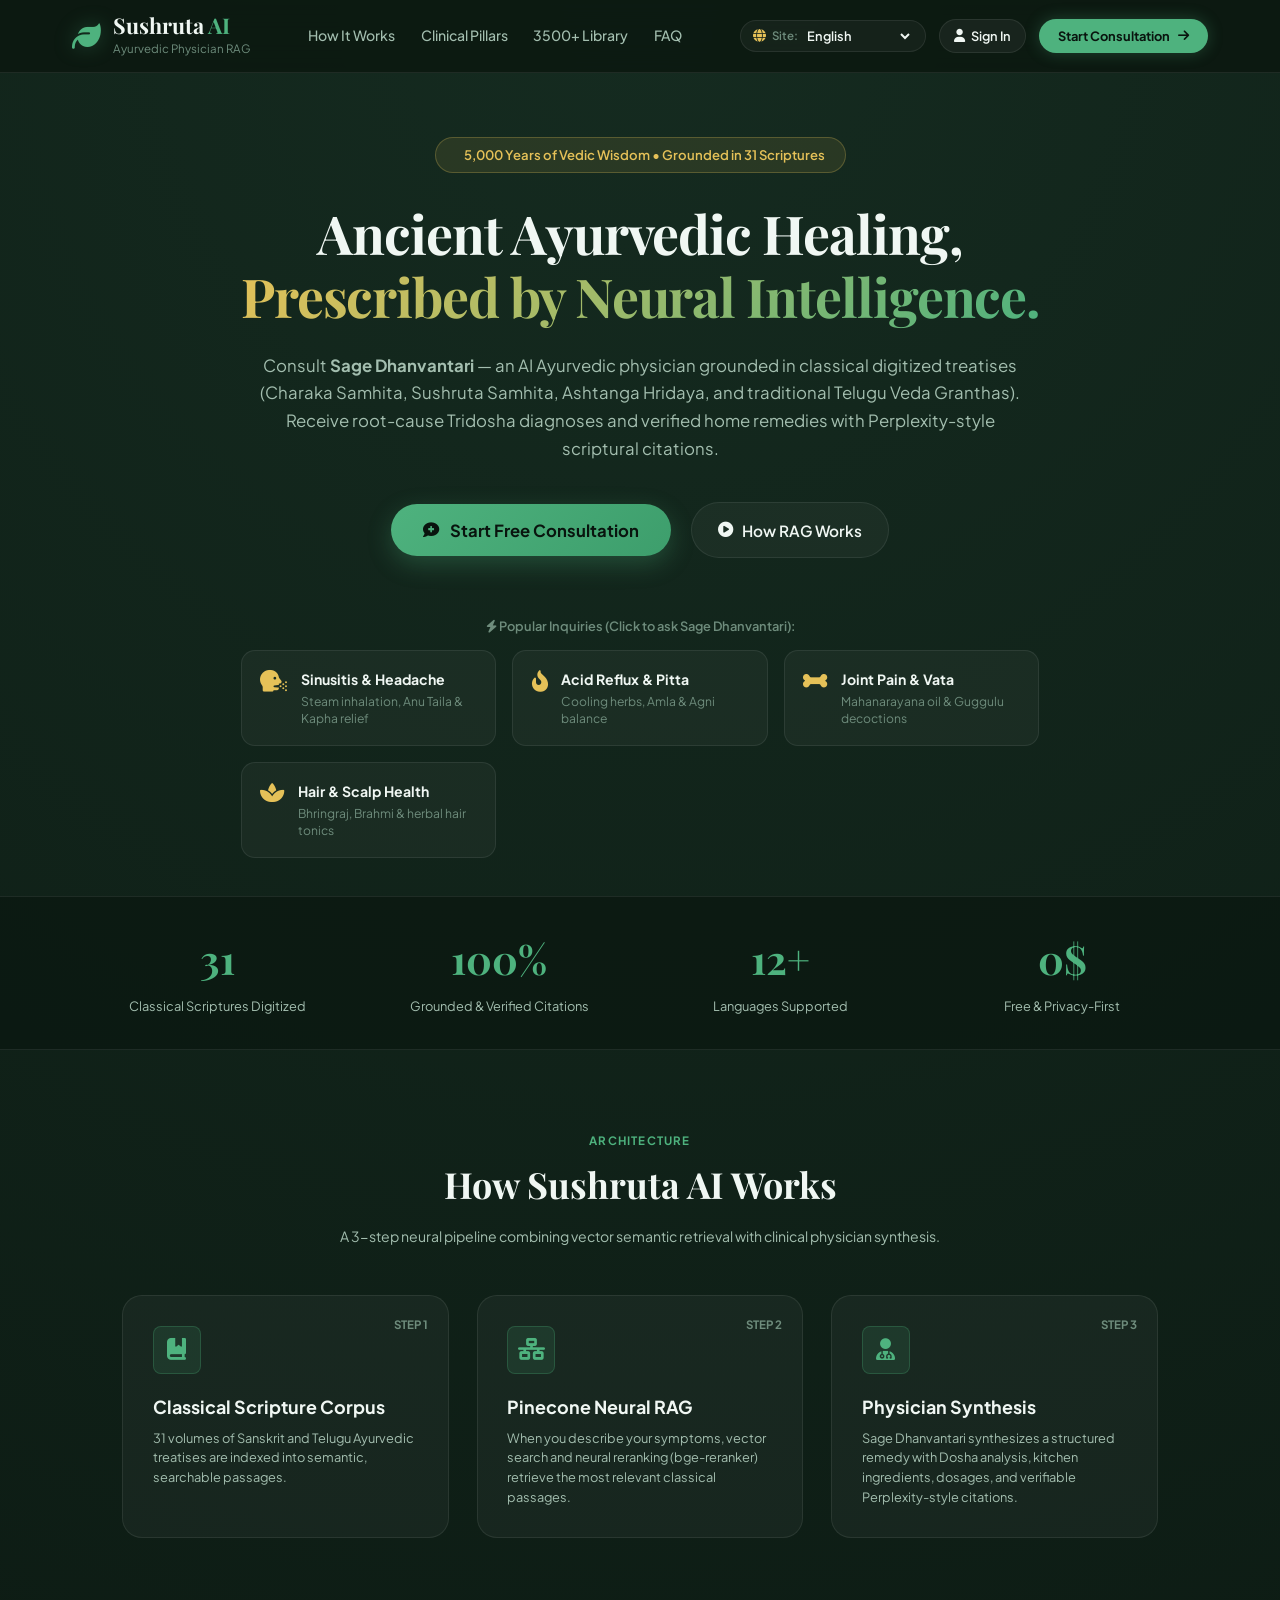
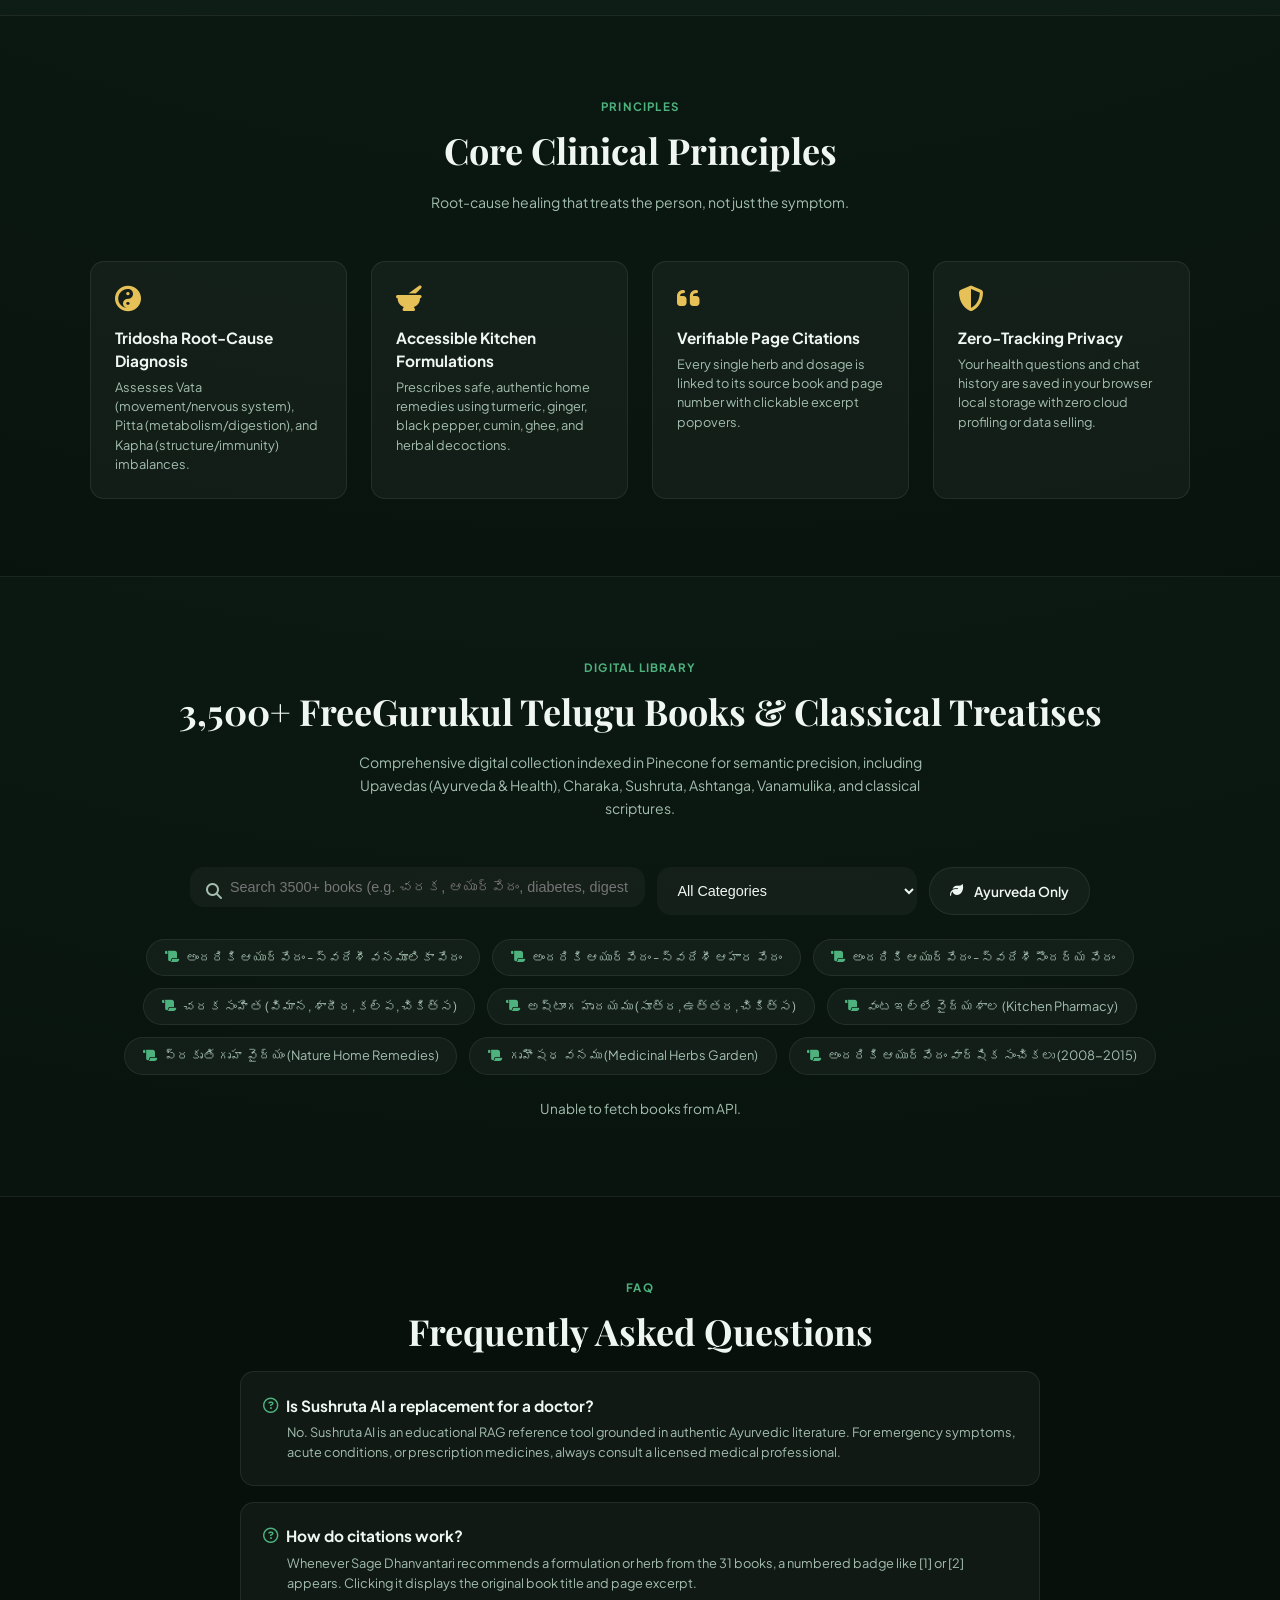
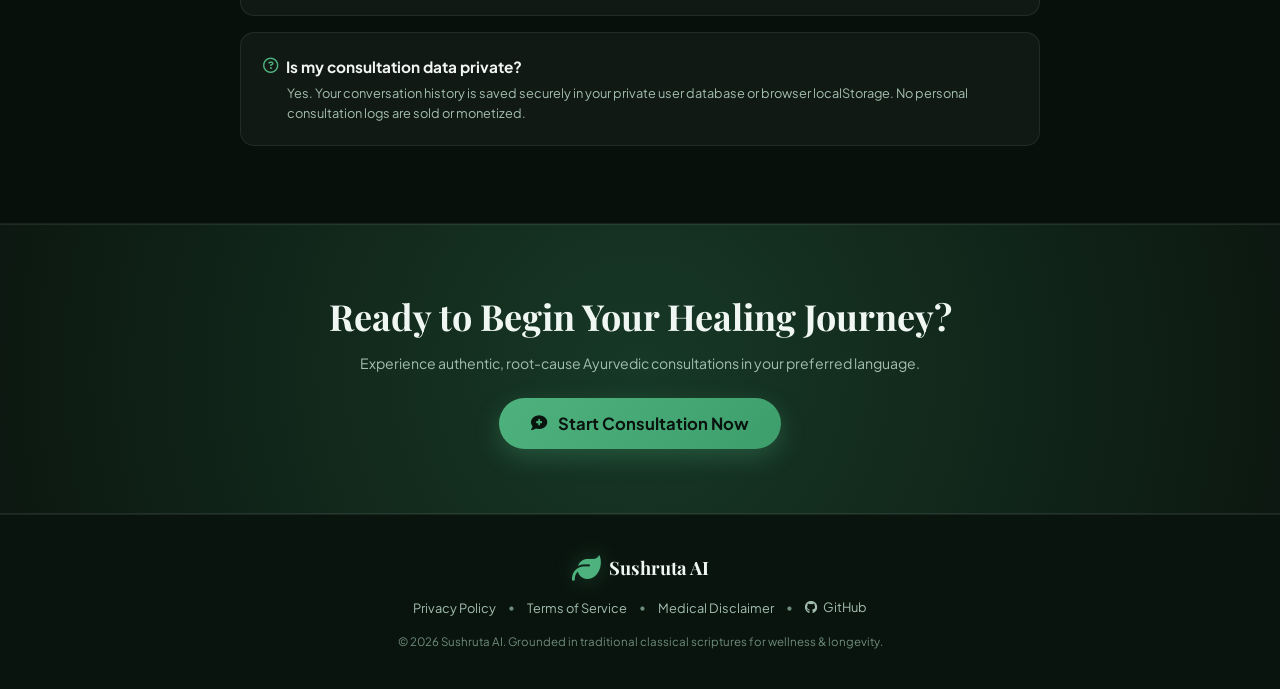
==== commit d86a0716: "feat: integrate 3,500 books FreeGurukul catalog into Pinecone & enhance RAG precision - Parse and ex" ====
--- a/backend/static/index.html
+++ b/backend/static/index.html
@@ -35,7 +35,7 @@
                 <div class="landing-nav-links">
                     <a href="#how-it-works" class="nav-link" data-i18n="nav_how_it_works">How It Works</a>
                     <a href="#pillars" class="nav-link" data-i18n="nav_pillars">Clinical Pillars</a>
-                    <a href="#scriptures" class="nav-link" data-i18n="nav_scriptures">31 Scriptures</a>
+                    <a href="#scriptures" class="nav-link" data-i18n="nav_scriptures">3500+ Library</a>
                     <a href="#faq" class="nav-link" data-i18n="nav_faq">FAQ</a>
                 </div>
 
@@ -214,13 +214,35 @@
             </div>
         </section>
 
-        <!-- 31 Scriptures Showcase Section -->
+        <!-- 3500+ FreeGurukul Digital Library Section -->
         <section class="landing-section" id="scriptures">
-            <div class="section-badge" data-i18n="scriptures_badge">Knowledge Base</div>
-            <h2 class="section-title" data-i18n="scriptures_title">31 Digitized Classical Treatises</h2>
-            <p class="section-sub" data-i18n="scriptures_sub">Comprehensive compendia spanning centuries of traditional medical wisdom.</p>
-
-            <div class="scriptures-chips-grid">
+            <div class="section-badge" data-i18n="scriptures_badge">Digital Library</div>
+            <h2 class="section-title">3,500+ FreeGurukul Telugu Books & Classical Treatises</h2>
+            <p class="section-sub">Comprehensive digital collection indexed in Pinecone for semantic precision, including Upavedas (Ayurveda & Health), Charaka, Sushruta, Ashtanga, Vanamulika, and classical scriptures.</p>
+
+            <!-- Catalog Search & Filter Controls -->
+            <div class="catalog-filter-bar" style="max-width: 900px; margin: 1.5rem auto; display: flex; gap: 0.75rem; flex-wrap: wrap;">
+                <div class="search-input-wrapper" style="flex: 1; min-width: 260px; position: relative;">
+                    <i class="fa-solid fa-magnifying-glass" style="position: absolute; left: 1rem; top: 50%; transform: translateY(-50%); color: var(--text-muted);"></i>
+                    <input type="text" id="catalog-search-input" placeholder="Search 3500+ books (e.g. చరక, ఆయుర్వేదం, diabetes, digestion)..." style="width: 100%; padding: 0.75rem 1rem 0.75rem 2.5rem; background: var(--bg-card); border: 1px solid var(--border-color); border-radius: var(--radius-md); color: var(--text-light); font-size: 0.9rem;">
+                </div>
+                <select id="catalog-category-select" style="padding: 0.75rem 1rem; background: var(--bg-card); border: 1px solid var(--border-color); border-radius: var(--radius-md); color: var(--text-light); font-size: 0.9rem;">
+                    <option value="">All Categories</option>
+                    <option value="ఉప వేదాలు">ఉప వేదాలు (Ayurveda & Health)</option>
+                    <option value="భగవద్గీత">భగవద్గీత</option>
+                    <option value="వేదములు">వేదములు</option>
+                    <option value="ఉపనిషత్తులు">ఉపనిషత్తులు</option>
+                    <option value="రామాయణం">రామాయణం</option>
+                    <option value="మహాభారతం">మహాభారతం</option>
+                    <option value="పురాణములు">పురాణములు</option>
+                </select>
+                <button id="catalog-ayurveda-toggle" class="btn-hero-secondary" style="padding: 0.75rem 1.25rem; font-size: 0.85rem;">
+                    <i class="fa-solid fa-leaf"></i> Ayurveda Only
+                </button>
+            </div>
+
+            <!-- Interactive Catalog Results Grid -->
+            <div id="catalog-results-grid" class="scriptures-chips-grid" style="max-width: 1100px; margin: 1.5rem auto;">
                 <div class="scripture-chip"><i class="fa-solid fa-scroll"></i> అందరికి ఆయుర్వేదం - స్వదేశీ వనమూలికా వేదం</div>
                 <div class="scripture-chip"><i class="fa-solid fa-scroll"></i> అందరికి ఆయుర్వేదం - స్వదేశీ ఆహార వేదం</div>
                 <div class="scripture-chip"><i class="fa-solid fa-scroll"></i> అందరికి ఆయుర్వేదం - స్వదేశీ సౌందర్య వేదం</div>
@@ -230,6 +252,10 @@
                 <div class="scripture-chip"><i class="fa-solid fa-scroll"></i> ప్రకృతి గృహ వైద్యం (Nature Home Remedies)</div>
                 <div class="scripture-chip"><i class="fa-solid fa-scroll"></i> గృహౌషధ వనము (Medicinal Herbs Garden)</div>
                 <div class="scripture-chip"><i class="fa-solid fa-scroll"></i> అందరికి ఆయుర్వేదం వార్షిక సంచికలు (2008-2015)</div>
+            </div>
+            
+            <div id="catalog-status-bar" style="text-align: center; color: var(--text-muted); font-size: 0.85rem; margin-top: 1rem;">
+                Showing top featured treatises from the 3,500 FreeGurukul collection.
             </div>
         </section>
 
@@ -563,6 +589,10 @@
             </div>
             <form id="settings-form" class="settings-form">
                 <div class="form-group">
+                    <label for="api-base-url"><i class="fa-solid fa-server"></i> Backend Server URL (Optional / Remote)</label>
+                    <input type="text" id="api-base-url" placeholder="e.g. https://your-backend.onrender.com or http://127.0.0.1:8000">
+                </div>
+                <div class="form-group">
                     <label for="pinecone-api-key"><i class="fa-solid fa-database"></i> Pinecone API Key</label>
                     <input type="password" id="pinecone-api-key" placeholder="Enter Pinecone API Key...">
                 </div>
--- a/backend/static/style.css
+++ b/backend/static/style.css
@@ -2014,6 +2014,33 @@
 
 /* Mobile Devices (<= 768px) */
 @media (max-width: 768px) {
+    .landing-nav-container {
+        padding: 0 1rem;
+        flex-wrap: nowrap;
+        gap: 0.5rem;
+    }
+
+    .landing-brand {
+        flex-shrink: 0;
+        gap: 0.5rem;
+    }
+
+    .landing-brand-title {
+        white-space: nowrap;
+        font-size: 1.15rem;
+    }
+
+    .landing-nav-actions {
+        flex-wrap: nowrap;
+        gap: 0.4rem;
+        flex-shrink: 0;
+    }
+
+    /* Hide the redundant Start Consultation button in header on mobile to prevent overflow */
+    #btn-landing-start {
+        display: none !important;
+    }
+
     /* Off-canvas Mobile Drawer for Sidebar */
     .sidebar {
         position: fixed;
@@ -2052,14 +2079,23 @@
     }
 
     .lang-select, .chat-response-select {
-        max-width: 85px;
+        max-width: 75px;
     }
 
     .header-right {
-        gap: 0.35rem;
-    }
-
-    .rerank-toggle .toggle-text {
+        gap: 0.3rem;
+    }
+
+    .header-link-btn span {
+        display: none;
+    }
+
+    .header-link-btn {
+        padding: 0.35rem 0.5rem;
+        min-height: 32px;
+    }
+
+    .rerank-toggle {
         display: none;
     }
 
@@ -2071,33 +2107,90 @@
 /* Small Mobile Screens (<= 480px) */
 @media (max-width: 480px) {
     .landing-nav-container {
-        padding: 0 0.75rem;
+        padding: 0 0.5rem;
+        gap: 0.25rem;
+    }
+
+    .landing-brand {
+        gap: 0.35rem;
     }
 
     .landing-brand-tag {
         display: none;
     }
 
+    .landing-brand-title {
+        font-size: 1rem;
+        white-space: nowrap;
+    }
+
+    .brand-icon {
+        font-size: 1.25rem;
+    }
+
+    .lang-selector-wrapper {
+        padding: 0.22rem 0.4rem;
+        gap: 0.15rem;
+    }
+
     .lang-selector-label {
         display: none;
     }
 
+    .lang-select {
+        max-width: 62px;
+        font-size: 0.7rem;
+    }
+
+    .btn-auth-outline {
+        padding: 0.28rem 0.5rem;
+        font-size: 0.7rem;
+        min-height: 28px;
+        gap: 0.2rem;
+    }
+
+    .auth-user-pill span.auth-user-name {
+        max-width: 60px;
+        overflow: hidden;
+        text-overflow: ellipsis;
+        white-space: nowrap;
+        font-size: 0.72rem;
+    }
+
     .hero-badge {
-        font-size: 0.68rem;
-        padding: 0.25rem 0.65rem;
+        font-size: 0.65rem;
+        padding: 0.25rem 0.55rem;
+    }
+
+    .hero-title {
+        font-size: 1.65rem;
+    }
+
+    .hero-subtitle {
+        font-size: 0.88rem;
     }
 
     .landing-section {
-        padding: 2.25rem 0.75rem;
+        padding: 2rem 0.65rem;
     }
 
     .stats-grid {
         grid-template-columns: repeat(2, 1fr);
-        gap: 0.75rem;
+        gap: 0.65rem;
     }
 
     .app-header {
-        padding: 0 0.5rem;
+        padding: 0 0.4rem;
+        gap: 0.25rem;
+    }
+
+    .doctor-avatar {
+        width: 28px;
+        height: 28px;
+    }
+
+    .doctor-info h3 {
+        font-size: 0.8rem;
     }
 
     .doctor-info p {
@@ -2109,6 +2202,8 @@
     }
 
     .modal-card {
-        padding: 1.15rem;
-    }
-}
+        padding: 1.1rem 0.85rem;
+        width: 92vw;
+        max-width: 420px;
+    }
+}
